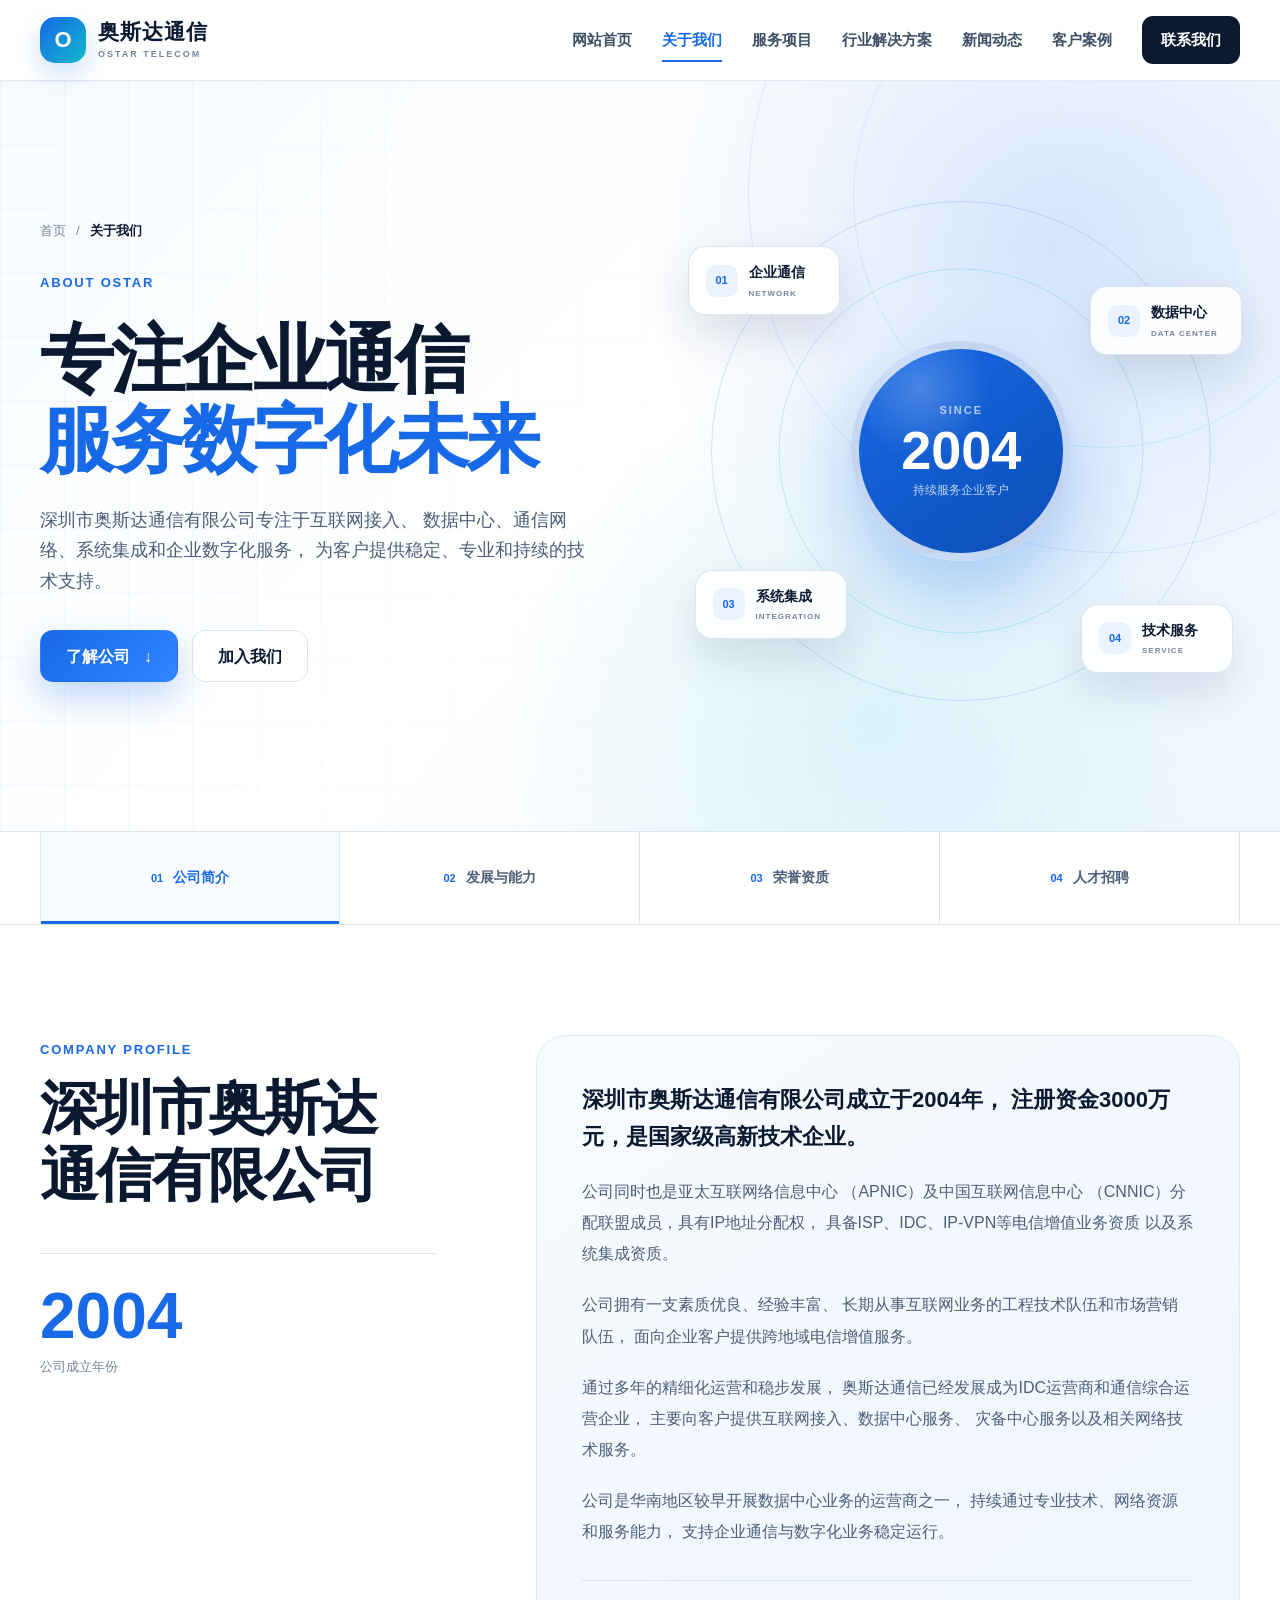
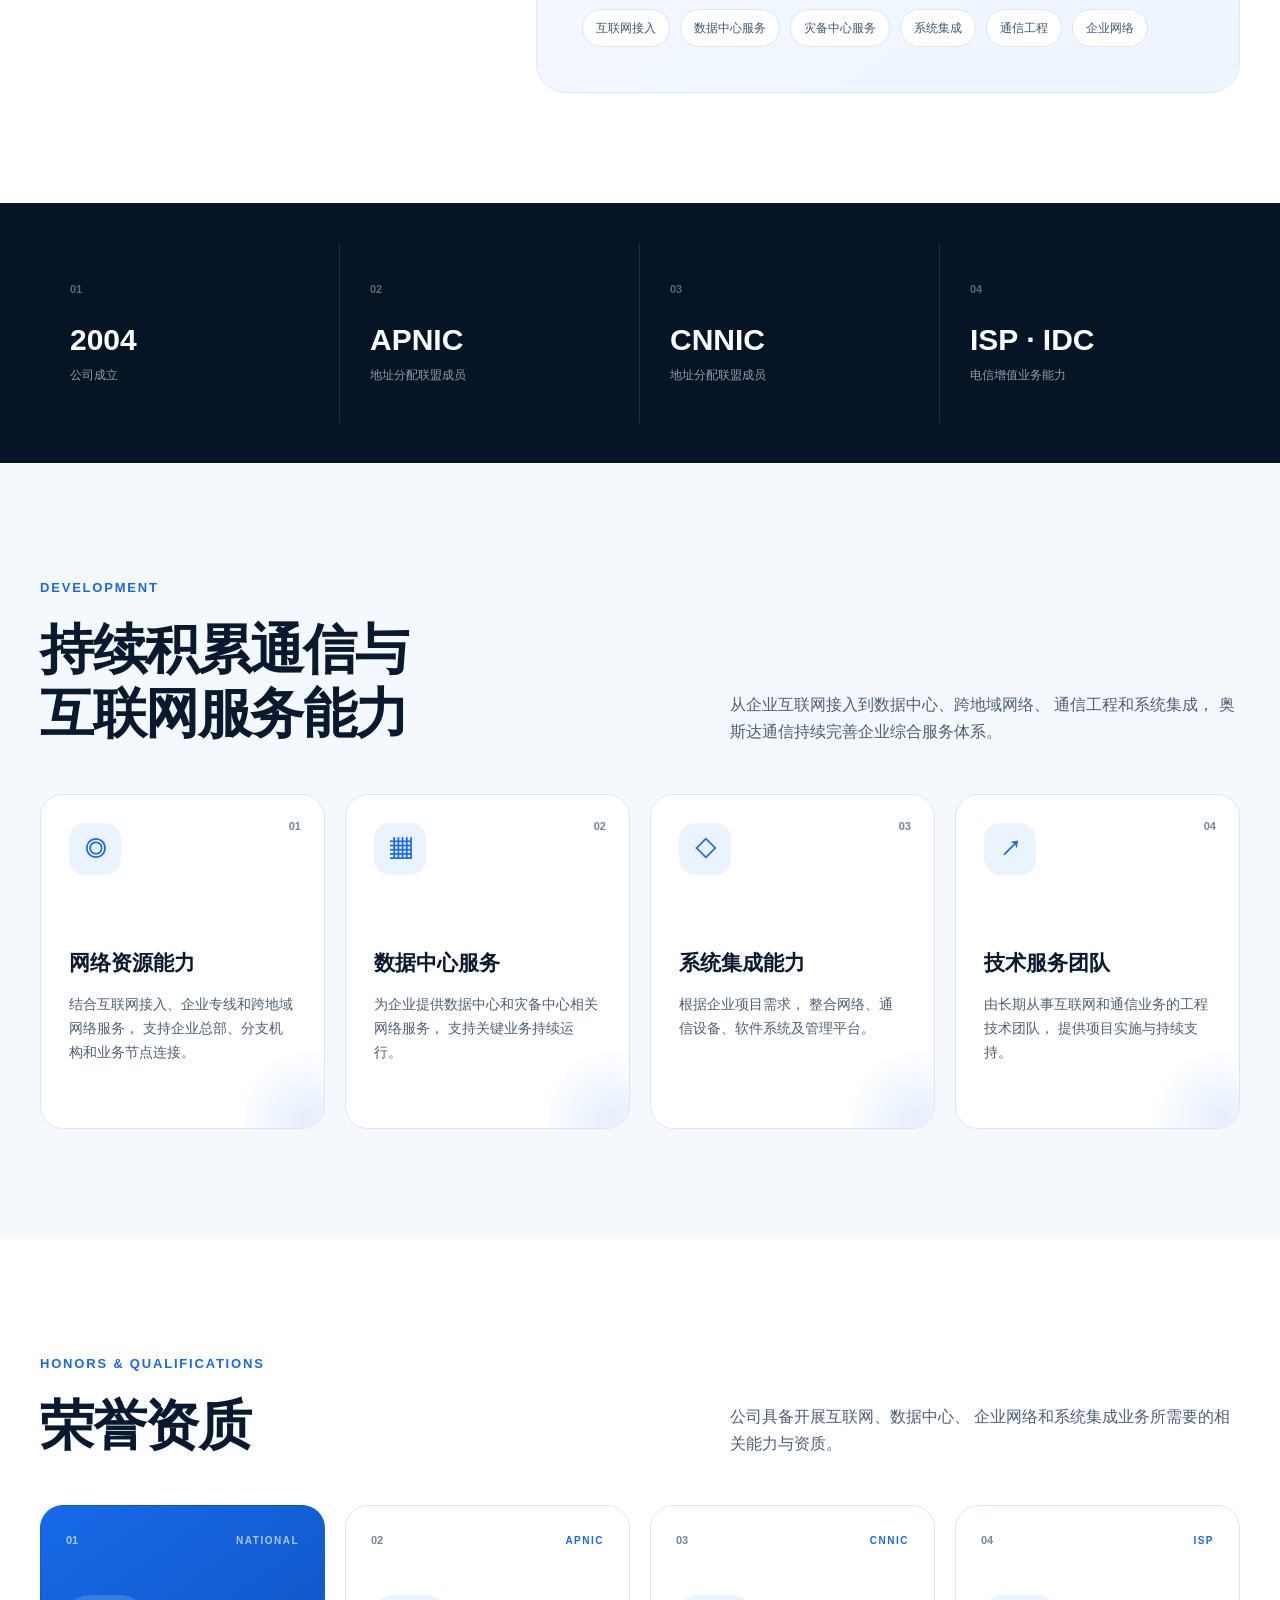
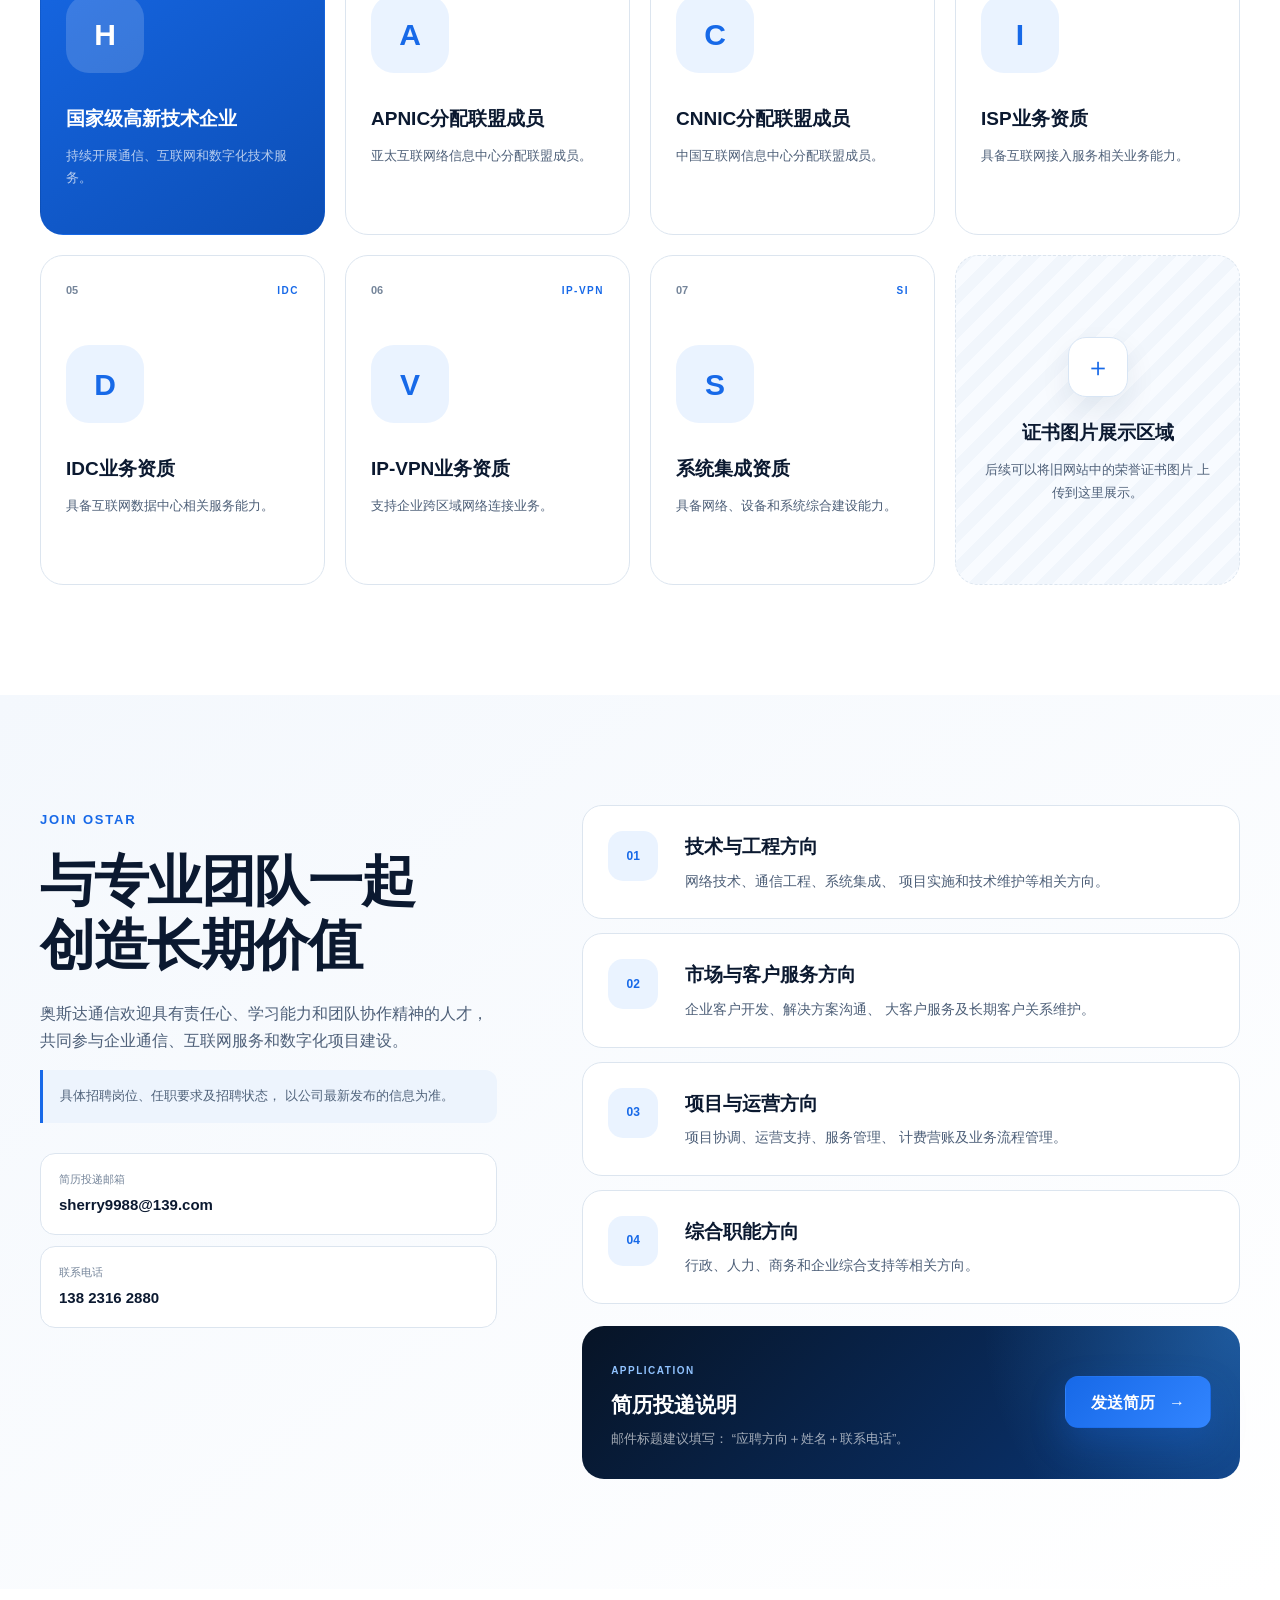
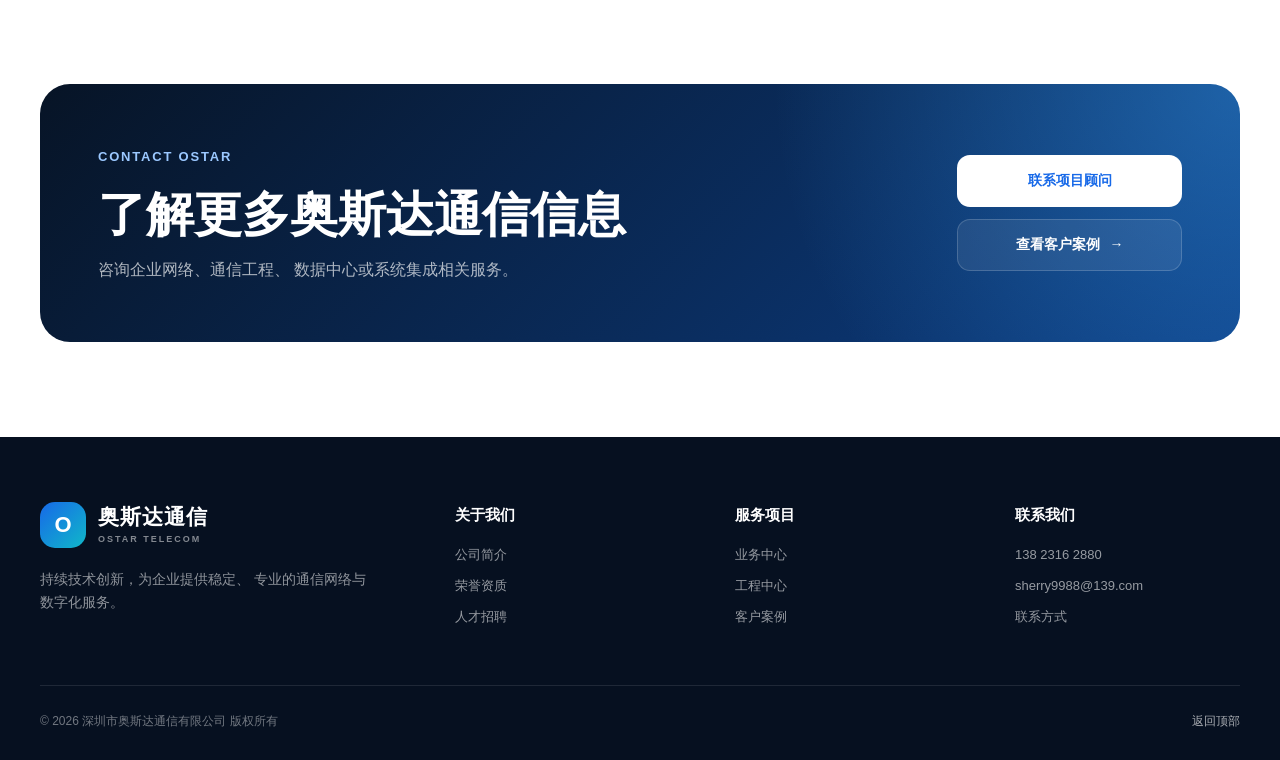
==== about.html @ 82971163 "Initial website version" ====
<!DOCTYPE html>
<html lang="zh-CN">

<head>
    <meta charset="UTF-8">

    <meta
        name="viewport"
        content="width=device-width, initial-scale=1.0"
    >

    <meta
        name="description"
        content="了解深圳市奥斯达通信有限公司的公司简介、荣誉资质和人才招聘信息。"
    >

    <title>关于我们｜奥斯达通信</title>

    <!-- 首页公共样式 -->
    <link
        rel="stylesheet"
        href="css/style.css"
    >

    <!-- 关于我们页面专用样式 -->
    <link
        rel="stylesheet"
        href="css/about.css"
    >
</head>

<body>

    <!-- ========================================
         1. 顶部导航栏
    ========================================= -->

    <header class="site-header">

        <div class="container header-inner">

            <a
                class="brand"
                href="index.html"
                aria-label="返回奥斯达通信首页"
            >
                <span class="brand-mark">O</span>

                <span class="brand-text">
                    <strong>奥斯达通信</strong>
                    <small>OSTAR TELECOM</small>
                </span>
            </a>


            <nav
                class="main-nav"
                id="mainNav"
                aria-label="主要导航"
            >
                <a href="index.html">
                    网站首页
                </a>

                <a
                    class="active"
                    href="about.html"
                >
                    关于我们
                </a>

                <a href="index.html#services">
                    服务项目
                </a>

                <a href="index.html#solutions">
                    行业解决方案
                </a>

                <a href="index.html#news">
                    新闻动态
                </a>

                <a href="cases.html">
                    客户案例
                </a>

                <a
                    class="nav-contact"
                    href="index.html#contact"
                >
                    联系我们
                </a>
            </nav>


            <button
                class="menu-toggle"
                id="menuToggle"
                type="button"
                aria-label="打开导航菜单"
                aria-expanded="false"
                aria-controls="mainNav"
            >
                <span></span>
                <span></span>
                <span></span>
            </button>

        </div>

    </header>


    <main>

        <!-- ========================================
             2. 关于我们首屏
        ========================================= -->

        <section class="about-page-hero">

            <div class="about-hero-grid"></div>

            <div class="container about-page-hero-layout">

                <div class="about-page-hero-content">

                    <div class="about-breadcrumb">

                        <a href="index.html">
                            首页
                        </a>

                        <span>/</span>

                        <strong>
                            关于我们
                        </strong>

                    </div>


                    <span class="section-label">
                        ABOUT OSTAR
                    </span>


                    <h1>
                        专注企业通信
                        <br>

                        <em>
                            服务数字化未来
                        </em>
                    </h1>


                    <p>
                        深圳市奥斯达通信有限公司专注于互联网接入、
                        数据中心、通信网络、系统集成和企业数字化服务，
                        为客户提供稳定、专业和持续的技术支持。
                    </p>


                    <div class="about-hero-actions">

                        <a
                            class="button button-primary"
                            href="#companyProfile"
                        >
                            了解公司
                            <span>↓</span>
                        </a>

                        <a
                            class="button button-secondary"
                            href="#careers"
                        >
                            加入我们
                        </a>

                    </div>

                </div>


                <!-- 右侧视觉区域 -->
                <div class="about-page-visual">

                    <div class="about-orbit about-orbit-one"></div>
                    <div class="about-orbit about-orbit-two"></div>

                    <div class="about-core">

                        <span class="about-core-small">
                            SINCE
                        </span>

                        <strong>
                            2004
                        </strong>

                        <span>
                            持续服务企业客户
                        </span>

                    </div>


                    <div class="about-floating-item about-floating-one">

                        <span>01</span>

                        <div>
                            <strong>企业通信</strong>
                            <small>NETWORK</small>
                        </div>

                    </div>


                    <div class="about-floating-item about-floating-two">

                        <span>02</span>

                        <div>
                            <strong>数据中心</strong>
                            <small>DATA CENTER</small>
                        </div>

                    </div>


                    <div class="about-floating-item about-floating-three">

                        <span>03</span>

                        <div>
                            <strong>系统集成</strong>
                            <small>INTEGRATION</small>
                        </div>

                    </div>


                    <div class="about-floating-item about-floating-four">

                        <span>04</span>

                        <div>
                            <strong>技术服务</strong>
                            <small>SERVICE</small>
                        </div>

                    </div>

                </div>

            </div>

        </section>


        <!-- ========================================
             3. 页面内部导航
        ========================================= -->

        <section class="about-subnav-section">

            <div class="container about-subnav">

                <a
                    class="active"
                    href="#companyProfile"
                >
                    <span>01</span>
                    公司简介
                </a>

                <a href="#development">
                    <span>02</span>
                    发展与能力
                </a>

                <a href="#honors">
                    <span>03</span>
                    荣誉资质
                </a>

                <a href="#careers">
                    <span>04</span>
                    人才招聘
                </a>

            </div>

        </section>


        <!-- ========================================
             4. 公司简介
        ========================================= -->

        <section
            class="section company-profile-section"
            id="companyProfile"
        >

            <div class="container company-profile-layout">

                <div class="company-profile-heading reveal">

                    <span class="section-label">
                        COMPANY PROFILE
                    </span>

                    <h2>
                        深圳市奥斯达
                        <br>
                        通信有限公司
                    </h2>

                    <div class="company-profile-year">

                        <strong>
                            2004
                        </strong>

                        <span>
                            公司成立年份
                        </span>

                    </div>

                </div>


                <div class="company-profile-content reveal">

                    <p class="company-introduction-lead">
                        深圳市奥斯达通信有限公司成立于2004年，
                        注册资金3000万元，是国家级高新技术企业。
                    </p>

                    <p>
                        公司同时也是亚太互联网络信息中心
                        （APNIC）及中国互联网信息中心
                        （CNNIC）分配联盟成员，具有IP地址分配权，
                        具备ISP、IDC、IP-VPN等电信增值业务资质
                        以及系统集成资质。
                    </p>

                    <p>
                        公司拥有一支素质优良、经验丰富、
                        长期从事互联网业务的工程技术队伍和市场营销队伍，
                        面向企业客户提供跨地域电信增值服务。
                    </p>

                    <p>
                        通过多年的精细化运营和稳步发展，
                        奥斯达通信已经发展成为IDC运营商和通信综合运营企业，
                        主要向客户提供互联网接入、数据中心服务、
                        灾备中心服务以及相关网络技术服务。
                    </p>

                    <p>
                        公司是华南地区较早开展数据中心业务的运营商之一，
                        持续通过专业技术、网络资源和服务能力，
                        支持企业通信与数字化业务稳定运行。
                    </p>


                    <div class="company-profile-keywords">

                        <span>
                            互联网接入
                        </span>

                        <span>
                            数据中心服务
                        </span>

                        <span>
                            灾备中心服务
                        </span>

                        <span>
                            系统集成
                        </span>

                        <span>
                            通信工程
                        </span>

                        <span>
                            企业网络
                        </span>

                    </div>

                </div>

            </div>

        </section>


        <!-- ========================================
             5. 企业核心数据
        ========================================= -->

        <section class="about-data-section">

            <div class="container about-data-grid">

                <article class="reveal">

                    <span>
                        01
                    </span>

                    <strong>
                        2004
                    </strong>

                    <p>
                        公司成立
                    </p>

                </article>


                <article class="reveal">

                    <span>
                        02
                    </span>

                    <strong>
                        APNIC
                    </strong>

                    <p>
                        地址分配联盟成员
                    </p>

                </article>


                <article class="reveal">

                    <span>
                        03
                    </span>

                    <strong>
                        CNNIC
                    </strong>

                    <p>
                        地址分配联盟成员
                    </p>

                </article>


                <article class="reveal">

                    <span>
                        04
                    </span>

                    <strong>
                        ISP · IDC
                    </strong>

                    <p>
                        电信增值业务能力
                    </p>

                </article>

            </div>

        </section>


        <!-- ========================================
             6. 发展与能力
        ========================================= -->

        <section
            class="section development-section"
            id="development"
        >

            <div class="container">

                <div class="about-section-heading reveal">

                    <div>

                        <span class="section-label">
                            DEVELOPMENT
                        </span>

                        <h2>
                            持续积累通信与
                            <br>
                            互联网服务能力
                        </h2>

                    </div>

                    <p>
                        从企业互联网接入到数据中心、跨地域网络、
                        通信工程和系统集成，
                        奥斯达通信持续完善企业综合服务体系。
                    </p>

                </div>


                <div class="development-grid">

                    <article class="development-card reveal">

                        <span class="development-number">
                            01
                        </span>

                        <div class="development-icon">
                            ◎
                        </div>

                        <h3>
                            网络资源能力
                        </h3>

                        <p>
                            结合互联网接入、企业专线和跨地域网络服务，
                            支持企业总部、分支机构和业务节点连接。
                        </p>

                    </article>


                    <article class="development-card reveal">

                        <span class="development-number">
                            02
                        </span>

                        <div class="development-icon">
                            ▦
                        </div>

                        <h3>
                            数据中心服务
                        </h3>

                        <p>
                            为企业提供数据中心和灾备中心相关网络服务，
                            支持关键业务持续运行。
                        </p>

                    </article>


                    <article class="development-card reveal">

                        <span class="development-number">
                            03
                        </span>

                        <div class="development-icon">
                            ◇
                        </div>

                        <h3>
                            系统集成能力
                        </h3>

                        <p>
                            根据企业项目需求，
                            整合网络、通信设备、软件系统及管理平台。
                        </p>

                    </article>


                    <article class="development-card reveal">

                        <span class="development-number">
                            04
                        </span>

                        <div class="development-icon">
                            ↗
                        </div>

                        <h3>
                            技术服务团队
                        </h3>

                        <p>
                            由长期从事互联网和通信业务的工程技术团队，
                            提供项目实施与持续支持。
                        </p>

                    </article>

                </div>

            </div>

        </section>


        <!-- ========================================
             7. 荣誉资质
        ========================================= -->

        <section
            class="section honor-section"
            id="honors"
        >

            <div class="container">

                <div class="about-section-heading reveal">

                    <div>

                        <span class="section-label">
                            HONORS & QUALIFICATIONS
                        </span>

                        <h2>
                            荣誉资质
                        </h2>

                    </div>

                    <p>
                        公司具备开展互联网、数据中心、
                        企业网络和系统集成业务所需要的相关能力与资质。
                    </p>

                </div>


                <div class="honor-grid">

                    <article class="honor-card honor-featured reveal">

                        <div class="honor-top">

                            <span>
                                01
                            </span>

                            <strong>
                                NATIONAL
                            </strong>

                        </div>

                        <div class="honor-symbol">
                            H
                        </div>

                        <h3>
                            国家级高新技术企业
                        </h3>

                        <p>
                            持续开展通信、互联网和数字化技术服务。
                        </p>

                    </article>


                    <article class="honor-card reveal">

                        <div class="honor-top">

                            <span>
                                02
                            </span>

                            <strong>
                                APNIC
                            </strong>

                        </div>

                        <div class="honor-symbol">
                            A
                        </div>

                        <h3>
                            APNIC分配联盟成员
                        </h3>

                        <p>
                            亚太互联网络信息中心分配联盟成员。
                        </p>

                    </article>


                    <article class="honor-card reveal">

                        <div class="honor-top">

                            <span>
                                03
                            </span>

                            <strong>
                                CNNIC
                            </strong>

                        </div>

                        <div class="honor-symbol">
                            C
                        </div>

                        <h3>
                            CNNIC分配联盟成员
                        </h3>

                        <p>
                            中国互联网信息中心分配联盟成员。
                        </p>

                    </article>


                    <article class="honor-card reveal">

                        <div class="honor-top">

                            <span>
                                04
                            </span>

                            <strong>
                                ISP
                            </strong>

                        </div>

                        <div class="honor-symbol">
                            I
                        </div>

                        <h3>
                            ISP业务资质
                        </h3>

                        <p>
                            具备互联网接入服务相关业务能力。
                        </p>

                    </article>


                    <article class="honor-card reveal">

                        <div class="honor-top">

                            <span>
                                05
                            </span>

                            <strong>
                                IDC
                            </strong>

                        </div>

                        <div class="honor-symbol">
                            D
                        </div>

                        <h3>
                            IDC业务资质
                        </h3>

                        <p>
                            具备互联网数据中心相关服务能力。
                        </p>

                    </article>


                    <article class="honor-card reveal">

                        <div class="honor-top">

                            <span>
                                06
                            </span>

                            <strong>
                                IP-VPN
                            </strong>

                        </div>

                        <div class="honor-symbol">
                            V
                        </div>

                        <h3>
                            IP-VPN业务资质
                        </h3>

                        <p>
                            支持企业跨区域网络连接业务。
                        </p>

                    </article>


                    <article class="honor-card reveal">

                        <div class="honor-top">

                            <span>
                                07
                            </span>

                            <strong>
                                SI
                            </strong>

                        </div>

                        <div class="honor-symbol">
                            S
                        </div>

                        <h3>
                            系统集成资质
                        </h3>

                        <p>
                            具备网络、设备和系统综合建设能力。
                        </p>

                    </article>


                    <article class="honor-card honor-upload reveal">

                        <div>

                            <span class="upload-icon">
                                ＋
                            </span>

                            <h3>
                                证书图片展示区域
                            </h3>

                            <p>
                                后续可以将旧网站中的荣誉证书图片
                                上传到这里展示。
                            </p>

                        </div>

                    </article>

                </div>

            </div>

        </section>


        <!-- ========================================
             8. 人才招聘
        ========================================= -->

        <section
            class="section career-section"
            id="careers"
        >

            <div class="container career-layout">

                <div class="career-introduction reveal">

                    <span class="section-label">
                        JOIN OSTAR
                    </span>

                    <h2>
                        与专业团队一起
                        <br>
                        创造长期价值
                    </h2>

                    <p>
                        奥斯达通信欢迎具有责任心、学习能力和团队协作精神的人才，
                        共同参与企业通信、互联网服务和数字化项目建设。
                    </p>

                    <p class="career-note">
                        具体招聘岗位、任职要求及招聘状态，
                        以公司最新发布的信息为准。
                    </p>


                    <div class="career-contact">

                        <a href="mailto:sherry9988@139.com">

                            <small>
                                简历投递邮箱
                            </small>

                            <strong>
                                sherry9988@139.com
                            </strong>

                        </a>


                        <a href="tel:13823162880">

                            <small>
                                联系电话
                            </small>

                            <strong>
                                138 2316 2880
                            </strong>

                        </a>

                    </div>

                </div>


                <div class="career-content reveal">

                    <article>

                        <span class="career-number">
                            01
                        </span>

                        <div>

                            <h3>
                                技术与工程方向
                            </h3>

                            <p>
                                网络技术、通信工程、系统集成、
                                项目实施和技术维护等相关方向。
                            </p>

                        </div>

                    </article>


                    <article>

                        <span class="career-number">
                            02
                        </span>

                        <div>

                            <h3>
                                市场与客户服务方向
                            </h3>

                            <p>
                                企业客户开发、解决方案沟通、
                                大客户服务及长期客户关系维护。
                            </p>

                        </div>

                    </article>


                    <article>

                        <span class="career-number">
                            03
                        </span>

                        <div>

                            <h3>
                                项目与运营方向
                            </h3>

                            <p>
                                项目协调、运营支持、服务管理、
                                计费营账及业务流程管理。
                            </p>

                        </div>

                    </article>


                    <article>

                        <span class="career-number">
                            04
                        </span>

                        <div>

                            <h3>
                                综合职能方向
                            </h3>

                            <p>
                                行政、人力、商务和企业综合支持等相关方向。
                            </p>

                        </div>

                    </article>


                    <div class="career-apply-box">

                        <div>

                            <span>
                                APPLICATION
                            </span>

                            <h3>
                                简历投递说明
                            </h3>

                            <p>
                                邮件标题建议填写：
                                “应聘方向＋姓名＋联系电话”。
                            </p>

                        </div>


                        <a
                            class="button button-primary"
                            href="mailto:sherry9988@139.com"
                        >
                            发送简历
                            <span>→</span>
                        </a>

                    </div>

                </div>

            </div>

        </section>


        <!-- ========================================
             9. 联系行动区域
        ========================================= -->

        <section class="about-contact-section">

            <div class="container about-contact-box reveal">

                <div>

                    <span class="section-label section-label-light">
                        CONTACT OSTAR
                    </span>

                    <h2>
                        了解更多奥斯达通信信息
                    </h2>

                    <p>
                        咨询企业网络、通信工程、
                        数据中心或系统集成相关服务。
                    </p>

                </div>


                <div class="about-contact-actions">

                    <a
                        class="about-white-button"
                        href="index.html#contact"
                    >
                        联系项目顾问
                    </a>

                    <a
                        class="about-case-button"
                        href="cases.html"
                    >
                        查看客户案例
                        <span>→</span>
                    </a>

                </div>

            </div>

        </section>

    </main>


    <!-- ========================================
         10. 页脚
    ========================================= -->

    <footer class="site-footer">

        <div class="container footer-grid">

            <div class="footer-brand">

                <a
                    class="brand footer-logo"
                    href="index.html"
                >
                    <span class="brand-mark">O</span>

                    <span class="brand-text">
                        <strong>奥斯达通信</strong>
                        <small>OSTAR TELECOM</small>
                    </span>
                </a>

                <p>
                    持续技术创新，为企业提供稳定、
                    专业的通信网络与数字化服务。
                </p>

            </div>


            <div class="footer-column">

                <h3>
                    关于我们
                </h3>

                <a href="#companyProfile">
                    公司简介
                </a>

                <a href="#honors">
                    荣誉资质
                </a>

                <a href="#careers">
                    人才招聘
                </a>

            </div>


            <div class="footer-column">

                <h3>
                    服务项目
                </h3>

                <a href="index.html#services">
                    业务中心
                </a>

                <a href="index.html#services">
                    工程中心
                </a>

                <a href="cases.html">
                    客户案例
                </a>

            </div>


            <div class="footer-column">

                <h3>
                    联系我们
                </h3>

                <a href="tel:13823162880">
                    138 2316 2880
                </a>

                <a href="mailto:sherry9988@139.com">
                    sherry9988@139.com
                </a>

                <a href="index.html#contact">
                    联系方式
                </a>

            </div>

        </div>


        <div class="container footer-bottom">

            <p>
                ©
                <span id="currentYear">
                    2026
                </span>
                深圳市奥斯达通信有限公司 版权所有
            </p>

            <a href="#">
                返回顶部
            </a>

        </div>

    </footer>


    <script
        src="js/main.js"
        defer
    ></script>

</body>

</html>
---- css/style.css ----
/* ==================================================
   1. 网站全局变量
================================================== */

:root {
    --primary: #1769e8;
    --primary-dark: #0c4eb5;
    --primary-light: #eaf3ff;

    --cyan: #10b8c9;
    --purple: #7667f5;

    --text-dark: #0b1930;
    --text-normal: #4d5f78;
    --text-light: #75859a;

    --background: #ffffff;
    --background-light: #f5f8fc;
    --background-dark: #071426;

    --border: #dce5ef;

    --container-width: 1200px;

    --radius-small: 10px;
    --radius-medium: 18px;
    --radius-large: 28px;

    --shadow-small:
        0 10px 30px rgba(15, 39, 76, 0.08);

    --shadow-large:
        0 30px 80px rgba(15, 39, 76, 0.15);
}


/* ==================================================
   2. 清除浏览器默认样式
================================================== */

* {
    margin: 0;
    padding: 0;
    box-sizing: border-box;
}

html {
    scroll-behavior: smooth;
}

body {
    min-width: 320px;

    font-family:
        "Microsoft YaHei",
        "PingFang SC",
        "Noto Sans SC",
        Arial,
        sans-serif;

    color: var(--text-dark);
    background: var(--background);
    line-height: 1.7;
    overflow-x: hidden;
}

a {
    color: inherit;
    text-decoration: none;
}

button {
    font: inherit;
}

img {
    display: block;
    max-width: 100%;
}

[hidden] {
    display: none !important;
}


/* ==================================================
   3. 公共容器
================================================== */

.container {
    width: min(
        var(--container-width),
        calc(100% - 48px)
    );

    margin: 0 auto;
}

.section {
    padding: 110px 0;
}

.skip-link {
    position: fixed;
    top: -80px;
    left: 20px;
    z-index: 9999;

    padding: 12px 18px;

    color: white;
    background: var(--primary);
    border-radius: 10px;

    transition: top 0.2s ease;
}

.skip-link:focus {
    top: 20px;
}


/* ==================================================
   4. 公共标题
================================================== */

.section-label {
    display: inline-block;
    margin-bottom: 14px;

    color: var(--primary);

    font-size: 13px;
    font-weight: 800;
    letter-spacing: 1.8px;
}

.section-label-light {
    color: #9bc8ff;
}

.section-content h2,
.section-header h2,
.cases-introduction h2,
.news-introduction h2,
.contact-content h2 {
    font-size: clamp(34px, 4.5vw, 52px);
    line-height: 1.18;
    letter-spacing: -1.5px;
}

.section-content p,
.section-header p,
.cases-introduction p,
.news-introduction p {
    color: var(--text-normal);
    font-size: 16px;
}


/* ==================================================
   5. 公共按钮
================================================== */

.button {
    display: inline-flex;
    align-items: center;
    justify-content: center;
    gap: 14px;

    min-height: 52px;
    padding: 0 25px;

    border: 1px solid transparent;
    border-radius: 13px;

    font-weight: 700;

    transition:
        transform 0.25s ease,
        background 0.25s ease,
        box-shadow 0.25s ease;
}

.button:hover {
    transform: translateY(-3px);
}

.button-primary {
    color: white;

    background:
        linear-gradient(
            135deg,
            var(--primary),
            #3285ff
        );

    box-shadow:
        0 15px 35px rgba(23, 105, 232, 0.26);
}

.button-primary:hover {
    background:
        linear-gradient(
            135deg,
            var(--primary-dark),
            var(--primary)
        );
}

.button-secondary {
    color: var(--text-dark);
    background: rgba(255, 255, 255, 0.8);
    border-color: var(--border);
}

.button-secondary:hover {
    background: white;
    box-shadow: var(--shadow-small);
}

.button-dark {
    color: white;
    background: var(--text-dark);
}

.button-dark:hover {
    background: var(--primary);
}


/* ==================================================
   6. 顶部导航栏
================================================== */

.site-header {
    position: sticky;
    top: 0;
    z-index: 1000;

    background: rgba(255, 255, 255, 0.9);

    border-bottom:
        1px solid rgba(220, 229, 239, 0.85);

    backdrop-filter: blur(18px);
}

.header-inner {
    position: relative;

    height: 80px;

    display: flex;
    align-items: center;
    justify-content: space-between;
}


/* Logo */

.brand {
    display: inline-flex;
    align-items: center;
    gap: 12px;
}

.brand-mark {
    width: 46px;
    height: 46px;

    display: grid;
    place-items: center;

    color: white;

    background:
        linear-gradient(
            135deg,
            var(--primary),
            var(--cyan)
        );

    border-radius: 15px;

    font-size: 22px;
    font-weight: 900;

    box-shadow:
        0 10px 25px rgba(23, 105, 232, 0.22);
}

.brand-text {
    display: flex;
    flex-direction: column;
    line-height: 1.15;
}

.brand-text strong {
    font-size: 21px;
    letter-spacing: 1px;
}

.brand-text small {
    margin-top: 5px;

    color: var(--text-light);

    font-size: 9px;
    font-weight: 700;
    letter-spacing: 2px;
}


/* 导航菜单 */

.main-nav {
    display: flex;
    align-items: center;
    gap: 30px;
}

.main-nav > a {
    position: relative;

    padding: 29px 0;

    color: #3e4f65;

    font-size: 15px;
    font-weight: 600;

    transition: color 0.2s ease;
}

.main-nav > a:not(.nav-contact)::after {
    content: "";

    position: absolute;
    left: 0;
    right: 100%;
    bottom: 20px;

    height: 2px;

    background: var(--primary);

    transition: right 0.25s ease;
}

.main-nav > a:hover,
.main-nav > a.active {
    color: var(--primary);
}

.main-nav > a:hover::after,
.main-nav > a.active::after {
    right: 0;
}

.main-nav .nav-contact {
    padding: 11px 19px;

    color: white;
    background: var(--text-dark);

    border-radius: 11px;
}

.main-nav .nav-contact:hover {
    color: white;
    background: var(--primary);
}


/* 手机菜单按钮 */

.menu-toggle {
    display: none;

    width: 46px;
    height: 46px;
    padding: 11px;

    background: white;
    border: 1px solid var(--border);
    border-radius: 12px;

    cursor: pointer;
}

.menu-toggle span {
    display: block;

    width: 100%;
    height: 2px;
    margin: 5px 0;

    background: var(--text-dark);

    transition:
        transform 0.25s ease,
        opacity 0.25s ease;
}


/* ==================================================
   7. 首页第一屏
================================================== */

.hero {
    position: relative;

    min-height: 700px;
    padding: 105px 0 120px;

    overflow: hidden;

    background:
        linear-gradient(
            135deg,
            #f7fbff 0%,
            #ffffff 50%,
            #edf6ff 100%
        );
}

.hero-background {
    position: absolute;
    inset: 0;
    pointer-events: none;

    background-image:
        linear-gradient(
            rgba(23, 105, 232, 0.045) 1px,
            transparent 1px
        ),
        linear-gradient(
            90deg,
            rgba(23, 105, 232, 0.045) 1px,
            transparent 1px
        );

    background-size: 65px 65px;

    mask-image:
        linear-gradient(
            to right,
            black,
            transparent 70%
        );
}

.hero::before {
    content: "";

    position: absolute;
    top: -240px;
    right: -170px;

    width: 720px;
    height: 720px;

    background:
        radial-gradient(
            circle,
            rgba(23, 105, 232, 0.18),
            rgba(23, 105, 232, 0) 68%
        );

    border-radius: 50%;
}

.hero::after {
    content: "";

    position: absolute;
    left: 30%;
    bottom: -340px;

    width: 650px;
    height: 650px;

    background:
        radial-gradient(
            circle,
            rgba(16, 184, 201, 0.12),
            rgba(16, 184, 201, 0) 70%
        );

    border-radius: 50%;
}

.hero-layout {
    position: relative;
    z-index: 2;

    display: grid;
    grid-template-columns: 1.02fr 0.98fr;
    align-items: center;
    gap: 80px;
}


/* 第一屏左侧 */

.hero-label {
    display: inline-flex;
    align-items: center;
    gap: 11px;

    color: var(--primary);

    font-size: 13px;
    font-weight: 800;
    letter-spacing: 1.2px;
}

.hero-label span {
    width: 31px;
    height: 2px;

    background: var(--primary);
}

.hero h1 {
    margin: 22px 0 26px;

    font-size: clamp(48px, 6vw, 76px);
    line-height: 1.08;
    letter-spacing: -3px;
}

.hero h1 em {
    color: var(--primary);
    font-style: normal;
}

.hero-description {
    max-width: 650px;
    margin-bottom: 34px;

    color: var(--text-normal);

    font-size: 18px;
}

.hero-actions {
    display: flex;
    flex-wrap: wrap;
    gap: 14px;
}

.hero-tags {
    display: flex;
    flex-wrap: wrap;
    gap: 10px;

    margin-top: 31px;
}

.hero-tags span {
    padding: 8px 13px;

    color: #455972;
    background: rgba(255, 255, 255, 0.75);

    border: 1px solid var(--border);
    border-radius: 999px;

    font-size: 13px;

    backdrop-filter: blur(10px);
}


/* 第一屏右侧 */

.hero-visual {
    position: relative;

    min-height: 510px;
}

.visual-orbit {
    position: absolute;

    border:
        1px solid rgba(23, 105, 232, 0.2);

    border-radius: 50%;
}

.orbit-one {
    inset: 15px;
}

.orbit-two {
    inset: 80px;

    border-color:
        rgba(16, 184, 201, 0.24);
}


/* 中间网络面板 */

.network-card {
    position: absolute;
    top: 50%;
    left: 50%;

    width: min(100%, 470px);
    padding: 28px;

    background: rgba(255, 255, 255, 0.91);

    border:
        1px solid rgba(255, 255, 255, 0.96);

    border-radius: 30px;

    box-shadow: var(--shadow-large);

    backdrop-filter: blur(18px);

    transform: translate(-50%, -50%);
}

.network-card-header {
    display: flex;
    align-items: flex-start;
    justify-content: space-between;
    gap: 20px;
}

.network-card-header small {
    display: block;

    color: var(--text-light);

    font-size: 11px;
    letter-spacing: 1px;
}

.network-card-header strong {
    display: block;
    margin-top: 4px;

    font-size: 20px;
}

.status {
    display: inline-flex;
    align-items: center;
    gap: 7px;

    padding: 7px 10px;

    color: #087a59;
    background: #e3faf2;

    border-radius: 999px;

    font-size: 12px;
    white-space: nowrap;
}

.status::before {
    content: "";

    width: 7px;
    height: 7px;

    background: #13b67f;
    border-radius: 50%;

    box-shadow:
        0 0 0 5px rgba(19, 182, 127, 0.12);
}


/* 柱状图 */

.network-chart {
    height: 180px;

    display: flex;
    align-items: flex-end;
    gap: 11px;

    margin: 25px 0 18px;
    padding: 21px;

    background:
        linear-gradient(
            180deg,
            #edf5ff,
            #f9fcff
        );

    border-radius: 20px;
}

.network-chart span {
    flex: 1;

    height: var(--height);

    background:
        linear-gradient(
            180deg,
            #73b6ff,
            var(--primary)
        );

    border-radius: 8px 8px 3px 3px;

    box-shadow:
        0 7px 14px rgba(23, 105, 232, 0.15);
}


/* 面板底部数据 */

.network-metrics {
    display: grid;
    grid-template-columns: repeat(3, 1fr);
    gap: 10px;
}

.network-metrics div {
    padding: 14px 12px;

    background: #f5f8fc;
    border: 1px solid #edf1f6;
    border-radius: 15px;
}

.network-metrics strong {
    display: block;

    font-size: 15px;
}

.network-metrics span {
    display: block;
    margin-top: 3px;

    color: var(--text-light);

    font-size: 11px;
}


/* 浮动小卡片 */

.floating-card {
    position: absolute;

    display: flex;
    align-items: center;
    gap: 10px;

    padding: 13px 16px;

    background: white;
    border: 1px solid var(--border);
    border-radius: 15px;

    box-shadow:
        0 18px 40px rgba(19, 52, 91, 0.13);

    font-size: 13px;
}

.floating-card span {
    width: 29px;
    height: 29px;

    display: grid;
    place-items: center;

    color: var(--primary);
    background: var(--primary-light);

    border-radius: 9px;

    font-size: 11px;
}

.floating-card-one {
    top: 70px;
    left: -7px;
}

.floating-card-two {
    top: 120px;
    right: -8px;
}

.floating-card-three {
    right: 25px;
    bottom: 50px;
}


/* ==================================================
   8. 公司核心信息
================================================== */

.company-data {
    color: white;
    background: var(--background-dark);
}

.company-data-grid {
    display: grid;
    grid-template-columns: repeat(4, 1fr);
}

.data-item {
    min-height: 130px;
    padding: 28px 26px;

    display: flex;
    flex-direction: column;
    justify-content: center;

    border-right:
        1px solid rgba(255, 255, 255, 0.11);
}

.data-item:last-child {
    border-right: none;
}

.data-item strong {
    font-size: 21px;
}

.data-item span {
    margin-top: 5px;

    color: rgba(255, 255, 255, 0.58);

    font-size: 12px;
}


/* ==================================================
   9. 关于我们
================================================== */

.about-section {
    background: white;
}

.about-layout {
    display: grid;
    grid-template-columns: 0.9fr 1.1fr;
    align-items: center;
    gap: 80px;
}

.section-content h2 {
    margin-bottom: 24px;
}

.section-content p {
    margin-bottom: 17px;
}

.text-link {
    display: inline-flex;
    align-items: center;
    gap: 13px;

    margin-top: 10px;

    color: var(--primary);

    font-weight: 800;
}

.text-link span {
    transition: transform 0.2s ease;
}

.text-link:hover span {
    transform: translateX(5px);
}


/* 右侧优势面板 */

.advantage-panel {
    padding: 31px;

    background:
        linear-gradient(
            145deg,
            #f7faff,
            #edf5ff
        );

    border: 1px solid #dce9fb;
    border-radius: 30px;
}

.panel-heading {
    margin-bottom: 8px;
}

.panel-heading span {
    color: var(--primary);

    font-size: 12px;
    font-weight: 800;
    letter-spacing: 1.5px;
}

.panel-heading h3 {
    margin-top: 5px;

    font-size: 24px;
}

.advantage-item {
    display: grid;
    grid-template-columns: 52px 1fr;
    gap: 17px;

    padding: 22px 4px;

    border-bottom: 1px solid #d8e4f2;
}

.advantage-item:last-child {
    border-bottom: none;
}

.advantage-number {
    width: 45px;
    height: 45px;

    display: grid;
    place-items: center;

    color: var(--primary);
    background: white;

    border-radius: 14px;

    font-size: 12px;
    font-weight: 800;

    box-shadow:
        0 8px 25px rgba(23, 105, 232, 0.1);
}

.advantage-item h4 {
    margin-bottom: 5px;

    font-size: 18px;
}

.advantage-item p {
    color: var(--text-normal);

    font-size: 14px;
}


/* ==================================================
   10. 服务项目
================================================== */

.services-section {
    background: var(--background-light);
}

.section-header {
    display: flex;
    align-items: flex-end;
    justify-content: space-between;
    gap: 60px;

    margin-bottom: 39px;
}

.section-header h2 {
    margin-top: 5px;
}

.section-header p {
    max-width: 520px;
}


/* 服务分类按钮 */

.service-tabs {
    display: flex;
    flex-wrap: wrap;
    gap: 10px;

    margin-bottom: 25px;
}

.service-tab {
    padding: 12px 19px;

    color: #52647a;
    background: white;

    border: 1px solid var(--border);
    border-radius: 12px;

    font-weight: 700;
    cursor: pointer;

    transition:
        color 0.2s ease,
        background 0.2s ease,
        transform 0.2s ease;
}

.service-tab:hover {
    transform: translateY(-2px);
}

.service-tab.active {
    color: white;
    background: var(--text-dark);
    border-color: var(--text-dark);
}


/* 服务卡片 */

.service-panel {
    display: grid;
    grid-template-columns: repeat(4, 1fr);
    gap: 19px;
}

.service-card {
    position: relative;

    min-height: 315px;
    padding: 27px;

    background: white;
    border: 1px solid var(--border);
    border-radius: 22px;

    overflow: hidden;

    transition:
        transform 0.28s ease,
        box-shadow 0.28s ease,
        border-color 0.28s ease;
}

.service-card:hover {
    transform: translateY(-7px);

    border-color: #b9d4fb;

    box-shadow: var(--shadow-large);
}

.featured-card {
    color: white;

    background:
        linear-gradient(
            145deg,
            var(--primary),
            var(--primary-dark)
        );

    border-color: transparent;
}

.service-number {
    position: absolute;
    top: 19px;
    right: 21px;

    font-size: 12px;
    opacity: 0.55;
}

.service-icon {
    width: 47px;
    height: 47px;

    display: grid;
    place-items: center;

    color: var(--primary);
    background: var(--primary-light);

    border-radius: 14px;

    font-size: 20px;
    font-weight: 800;
}

.featured-card .service-icon {
    color: white;
    background: rgba(255, 255, 255, 0.16);
}

.service-card h3 {
    margin: 58px 0 11px;

    font-size: 20px;
}

.service-card p {
    margin-bottom: 27px;

    color: var(--text-normal);

    font-size: 14px;
}

.featured-card p {
    color: rgba(255, 255, 255, 0.74);
}

.service-card a {
    position: absolute;
    left: 27px;
    bottom: 24px;

    display: inline-flex;
    gap: 10px;

    color: var(--primary);

    font-size: 13px;
    font-weight: 800;
}

.featured-card a {
    color: white;
}


/* ==================================================
   11. 行业解决方案
================================================== */

.solutions-section {
    background: white;
}

.solution-grid {
    display: grid;
    grid-template-columns: repeat(3, 1fr);
    gap: 23px;
}

.solution-card {
    overflow: hidden;

    background: white;
    border: 1px solid var(--border);
    border-radius: 26px;

    transition:
        transform 0.28s ease,
        box-shadow 0.28s ease;
}

.solution-card:hover {
    transform: translateY(-7px);
    box-shadow: var(--shadow-large);
}


/* 解决方案上方图形 */

.solution-visual {
    position: relative;

    height: 235px;

    display: flex;
    align-items: center;
    justify-content: center;

    overflow: hidden;
}

.solution-blue .solution-visual {
    background:
        linear-gradient(
            145deg,
            #ddebff,
            #f7fbff
        );
}

.solution-purple .solution-visual {
    background:
        linear-gradient(
            145deg,
            #ece8ff,
            #faf9ff
        );
}

.solution-cyan .solution-visual {
    background:
        linear-gradient(
            145deg,
            #dcfbfb,
            #f8ffff
        );
}


/* 蓝色圆形网络图 */

.solution-blue .solution-visual span {
    position: absolute;

    border:
        2px solid rgba(23, 105, 232, 0.24);

    border-radius: 50%;
}

.solution-blue .solution-visual span:nth-child(1) {
    width: 170px;
    height: 170px;
}

.solution-blue .solution-visual span:nth-child(2) {
    width: 110px;
    height: 110px;
}

.solution-blue .solution-visual span:nth-child(3) {
    width: 48px;
    height: 48px;

    background: var(--primary);
    border: none;

    box-shadow:
        0 18px 50px rgba(23, 105, 232, 0.35);
}


/* 紫色楼宇图 */

.building-visual {
    align-items: flex-end;
    gap: 9px;
    padding-bottom: 45px;
}

.building-visual i {
    width: 38px;

    background:
        linear-gradient(
            180deg,
            #a79aff,
            var(--purple)
        );

    border-radius: 8px 8px 2px 2px;

    box-shadow:
        0 12px 26px rgba(118, 103, 245, 0.16);
}

.building-visual i:nth-child(1) {
    height: 70px;
}

.building-visual i:nth-child(2) {
    height: 122px;
}

.building-visual i:nth-child(3) {
    height: 94px;
}

.building-visual i:nth-child(4) {
    height: 150px;
}


/* 青色平台图 */

.platform-visual {
    display: grid;
    grid-template-columns: repeat(2, 102px);
    place-content: center;
    gap: 12px;
}

.platform-visual b {
    height: 63px;

    background:
        linear-gradient(
            135deg,
            white,
            #c7f3f4
        );

    border:
        1px solid rgba(16, 184, 201, 0.22);

    border-radius: 15px;

    box-shadow:
        0 12px 25px rgba(16, 184, 201, 0.12);
}


/* 解决方案文字 */

.solution-content {
    padding: 27px;
}

.solution-content small {
    color: var(--primary);

    font-size: 11px;
    font-weight: 800;
    letter-spacing: 1px;
}

.solution-content h3 {
    margin: 8px 0 10px;

    font-size: 22px;
}

.solution-content p {
    min-height: 72px;

    color: var(--text-normal);

    font-size: 14px;
}

.solution-content a {
    display: inline-flex;
    gap: 10px;

    margin-top: 19px;

    color: var(--primary);

    font-size: 13px;
    font-weight: 800;
}


/* ==================================================
   12. 客户案例
================================================== */

.cases-section {
    background: var(--background-light);
}

.cases-layout {
    display: grid;
    grid-template-columns: 0.78fr 1.22fr;
    align-items: center;
    gap: 80px;
}

.cases-introduction h2 {
    margin-bottom: 20px;
}

.cases-introduction p {
    margin-bottom: 12px;
}

.case-summary {
    display: grid;
    gap: 14px;
}

.case-summary article {
    display: grid;
    grid-template-columns: 64px 1fr;
    align-items: center;
    gap: 20px;

    padding: 25px;

    background: white;
    border: 1px solid var(--border);
    border-radius: 19px;

    transition:
        transform 0.25s ease,
        border-color 0.25s ease,
        box-shadow 0.25s ease;
}

.case-summary article:hover {
    transform: translateX(6px);

    border-color: #bdd5f8;

    box-shadow: var(--shadow-small);
}

.case-summary article > span {
    width: 55px;
    height: 55px;

    display: grid;
    place-items: center;

    color: var(--primary);
    background: var(--primary-light);

    border-radius: 16px;

    font-size: 13px;
    font-weight: 800;
}

.case-summary h3 {
    margin-bottom: 4px;

    font-size: 19px;
}

.case-summary p {
    color: var(--text-normal);

    font-size: 14px;
}


/* ==================================================
   13. 新闻动态
================================================== */

.news-section {
    background: white;
}

.news-layout {
    display: grid;
    grid-template-columns: 0.68fr 1.32fr;
    align-items: start;
    gap: 86px;
}

.news-introduction {
    position: sticky;
    top: 120px;
}

.news-introduction h2 {
    margin-bottom: 20px;
}

.news-list {
    display: grid;
    gap: 14px;
}

.news-item {
    display: grid;
    grid-template-columns: 140px 1fr 35px;
    align-items: center;
    gap: 24px;

    padding: 24px;

    background: white;
    border: 1px solid var(--border);
    border-radius: 18px;

    transition:
        transform 0.25s ease,
        border-color 0.25s ease,
        box-shadow 0.25s ease;
}

.news-item:hover {
    transform: translateX(6px);

    border-color: #bad2f7;

    box-shadow: var(--shadow-small);
}

.news-meta span,
.news-meta time {
    display: block;
}

.news-meta span {
    color: var(--primary);

    font-size: 12px;
    font-weight: 800;
}

.news-meta time {
    margin-top: 4px;

    color: var(--text-light);

    font-size: 12px;
}

.news-item h3 {
    font-size: 17px;
}

.news-item > strong {
    color: var(--primary);

    font-size: 19px;
}

.news-featured {
    color: white;

    background:
        linear-gradient(
            135deg,
            #0b58d7,
            #147ef7
        );

    border: none;
}

.news-featured .news-meta span,
.news-featured .news-meta time,
.news-featured > strong {
    color: white;
}

.news-featured h3 {
    font-size: 20px;
}


/* ==================================================
   14. 联系我们
================================================== */

.contact-section {
    padding: 95px 0;

    background: white;
}

.contact-box {
    display: grid;
    grid-template-columns: 1.1fr 0.9fr;
    align-items: center;
    gap: 55px;

    padding: 60px;

    color: white;

    background:
        radial-gradient(
            circle at 100% 0%,
            rgba(72, 177, 255, 0.4),
            transparent 38%
        ),
        linear-gradient(
            135deg,
            #071426,
            #0b3778
        );

    border-radius: 30px;
}

.contact-content h2 {
    margin: 5px 0 16px;
}

.contact-content p {
    color: rgba(255, 255, 255, 0.68);
}

.contact-information {
    display: grid;
    gap: 12px;
}

.contact-information > a {
    display: flex;
    align-items: center;
    justify-content: space-between;
    gap: 20px;

    padding: 16px 19px;

    background: rgba(255, 255, 255, 0.07);

    border:
        1px solid rgba(255, 255, 255, 0.14);

    border-radius: 15px;

    transition: background 0.2s ease;
}

.contact-information > a:hover {
    background: rgba(255, 255, 255, 0.13);
}

.contact-information small,
.contact-information strong {
    display: block;
}

.contact-information small {
    color: rgba(255, 255, 255, 0.57);

    font-size: 12px;
}

.contact-information strong {
    font-size: 15px;
}

.contact-information .contact-link {
    justify-content: center;

    color: var(--primary);
    background: white;
    border-color: white;

    font-weight: 800;
}

.contact-information .contact-link:hover {
    background: #f0f6ff;
}


/* ==================================================
   15. 网站底部
================================================== */

.site-footer {
    padding: 65px 0 28px;

    color: white;
    background: #061020;
}

.footer-grid {
    display: grid;
    grid-template-columns: 1.6fr repeat(3, 1fr);
    gap: 55px;
}

.footer-logo {
    margin-bottom: 20px;
}

.footer-logo .brand-mark {
    box-shadow: none;
}

.footer-logo .brand-text small {
    color: rgba(255, 255, 255, 0.5);
}

.footer-brand p {
    max-width: 330px;

    color: rgba(255, 255, 255, 0.55);

    font-size: 14px;
}

.footer-column h3 {
    margin-bottom: 17px;

    font-size: 15px;
}

.footer-column a {
    display: block;

    margin: 9px 0;

    color: rgba(255, 255, 255, 0.58);

    font-size: 13px;

    transition: color 0.2s ease;
}

.footer-column a:hover {
    color: white;
}

.footer-bottom {
    display: flex;
    align-items: center;
    justify-content: space-between;
    gap: 20px;

    margin-top: 48px;
    padding-top: 25px;

    color: rgba(255, 255, 255, 0.43);

    border-top:
        1px solid rgba(255, 255, 255, 0.1);

    font-size: 12px;
}

.footer-bottom a {
    color: rgba(255, 255, 255, 0.65);
}


/* ==================================================
   16. 页面进入动画
================================================== */

.reveal {
    opacity: 0;
    transform: translateY(25px);

    transition:
        opacity 0.7s ease,
        transform 0.7s ease;
}

.reveal.visible {
    opacity: 1;
    transform: translateY(0);
}


/* ==================================================
   17. 平板适配
================================================== */

@media (max-width: 1050px) {

    .main-nav {
        gap: 18px;
    }

    .main-nav > a {
        font-size: 14px;
    }

    .hero-layout,
    .about-layout,
    .news-layout {
        grid-template-columns: 1fr;
    }

    .hero-content {
        text-align: center;
    }

    .hero-description {
        margin-left: auto;
        margin-right: auto;
    }

    .hero-actions,
    .hero-tags {
        justify-content: center;
    }

    .hero-visual {
        min-height: 480px;
    }

    .company-data-grid {
        grid-template-columns: repeat(2, 1fr);
    }

    .data-item:nth-child(2) {
        border-right: none;
    }

    .service-panel {
        grid-template-columns: repeat(2, 1fr);
    }

    .solution-grid {
        grid-template-columns: repeat(2, 1fr);
    }

    .solution-card:last-child {
        grid-column: 1 / -1;
        max-width: 580px;
        width: 100%;
        margin: 0 auto;
    }

    .cases-layout {
        grid-template-columns: 1fr;
    }

    .news-introduction {
        position: static;
    }

    .contact-box {
        grid-template-columns: 1fr;
    }

    .footer-grid {
        grid-template-columns: repeat(2, 1fr);
    }

}


/* ==================================================
   18. 手机导航适配
================================================== */

@media (max-width: 830px) {

    .header-inner {
        height: 72px;
    }

    .brand-mark {
        width: 42px;
        height: 42px;
    }

    .brand-text strong {
        font-size: 18px;
    }

    .menu-toggle {
        display: block;
    }

    .main-nav {
        position: absolute;
        top: 82px;
        left: 0;
        right: 0;

        display: none;
        flex-direction: column;
        align-items: stretch;
        gap: 0;

        padding: 15px;

        background: white;
        border: 1px solid var(--border);
        border-radius: 18px;

        box-shadow: var(--shadow-large);
    }

    .main-nav.open {
        display: flex;
    }

    .main-nav > a {
        padding: 13px 12px;
    }

    .main-nav > a::after {
        display: none;
    }

    .main-nav .nav-contact {
        margin-top: 7px;
        text-align: center;
    }

    .hero {
        min-height: auto;
        padding: 80px 0 95px;
    }

    .hero h1 {
        letter-spacing: -2px;
    }

    .section {
        padding: 85px 0;
    }

    .section-header {
        display: block;
    }

    .section-header p {
        margin-top: 14px;
    }

    .floating-card {
        display: none;
    }

    .news-item {
        grid-template-columns: 110px 1fr 26px;
    }

    .contact-box {
        padding: 40px;
    }

}


/* ==================================================
   19. 小屏幕手机适配
================================================== */

@media (max-width: 600px) {

    .container {
        width: min(
            var(--container-width),
            calc(100% - 30px)
        );
    }

    .brand-text small {
        display: none;
    }

    .hero h1 {
        font-size: 43px;
    }

    .hero-description {
        font-size: 16px;
    }

    .hero-visual {
        min-height: 400px;
    }

    .network-card {
        padding: 20px;
    }

    .network-card-header strong {
        font-size: 17px;
    }

    .network-metrics {
        grid-template-columns: 1fr;
    }

    .network-metrics div:nth-child(n + 2) {
        display: none;
    }

    .company-data-grid {
        grid-template-columns: 1fr;
    }

    .data-item {
        min-height: 105px;

        border-right: none;

        border-bottom:
            1px solid rgba(255, 255, 255, 0.1);
    }

    .data-item:last-child {
        border-bottom: none;
    }

    .about-layout {
        gap: 42px;
    }

    .advantage-panel {
        padding: 23px;
    }

    .service-tabs {
        display: grid;
        grid-template-columns: repeat(2, 1fr);
    }

    .service-tab {
        padding: 11px 8px;
        font-size: 13px;
    }

    .service-panel,
    .solution-grid {
        grid-template-columns: 1fr;
    }

    .solution-card:last-child {
        grid-column: auto;
    }

    .service-card {
        min-height: 290px;
    }

    .platform-visual {
        grid-template-columns: repeat(2, 90px);
    }

    .case-summary article {
        grid-template-columns: 52px 1fr;
        padding: 20px;
    }

    .case-summary article > span {
        width: 47px;
        height: 47px;
    }

    .news-item {
        grid-template-columns: 1fr 25px;
        gap: 13px;
    }

    .news-meta {
        grid-column: 1 / -1;
    }

    .news-featured h3 {
        font-size: 18px;
    }

    .contact-box {
        padding: 31px 22px;
    }

    .contact-information > a {
        display: block;
    }

    .contact-information strong {
        margin-top: 5px;
        overflow-wrap: anywhere;
    }

    .contact-information .contact-link {
        text-align: center;
    }

    .footer-grid {
        grid-template-columns: 1fr;
    }

    .footer-bottom {
        flex-direction: column;
        align-items: flex-start;
    }

}


/* ==================================================
   20. 减少动画设置
================================================== */

@media (prefers-reduced-motion: reduce) {

    html {
        scroll-behavior: auto;
    }

    .reveal {
        opacity: 1;
        transform: none;
        transition: none;
    }

    .button,
    .service-card,
    .solution-card,
    .news-item,
    .case-summary article {
        transition: none;
    }

}
---- css/about.css ----
/* ==================================================
   关于我们页面专用样式
================================================== */


/* ==================================================
   1. 关于我们首屏
================================================== */

.about-page-hero {
    position: relative;
    min-height: 690px;
    padding: 110px 0 120px;
    overflow: hidden;

    background:
        radial-gradient(
            circle at 82% 22%,
            rgba(23, 105, 232, 0.17),
            transparent 34%
        ),
        radial-gradient(
            circle at 68% 85%,
            rgba(16, 184, 201, 0.12),
            transparent 34%
        ),
        linear-gradient(
            135deg,
            #f7fbff 0%,
            #ffffff 50%,
            #edf6ff 100%
        );
}

.about-hero-grid {
    position: absolute;
    inset: 0;
    pointer-events: none;

    background-image:
        linear-gradient(
            rgba(23, 105, 232, 0.045) 1px,
            transparent 1px
        ),
        linear-gradient(
            90deg,
            rgba(23, 105, 232, 0.045) 1px,
            transparent 1px
        );

    background-size: 64px 64px;

    mask-image:
        linear-gradient(
            to right,
            black,
            transparent 85%
        );
}

.about-page-hero::before {
    content: "";

    position: absolute;
    top: -250px;
    right: -190px;

    width: 720px;
    height: 720px;

    border:
        1px solid rgba(23, 105, 232, 0.12);

    border-radius: 50%;
}

.about-page-hero::after {
    content: "";

    position: absolute;
    top: -135px;
    right: -75px;

    width: 500px;
    height: 500px;

    border:
        1px solid rgba(16, 184, 201, 0.15);

    border-radius: 50%;
}

.about-page-hero-layout {
    position: relative;
    z-index: 2;

    display: grid;
    grid-template-columns: 1fr 1fr;
    align-items: center;
    gap: 85px;
}


/* 面包屑 */

.about-breadcrumb {
    display: flex;
    align-items: center;
    gap: 10px;

    margin-bottom: 26px;

    color: var(--text-light);

    font-size: 13px;
}

.about-breadcrumb a {
    transition: color 0.2s ease;
}

.about-breadcrumb a:hover {
    color: var(--primary);
}

.about-breadcrumb strong {
    color: var(--text-dark);
}


/* 首屏左侧文字 */

.about-page-hero-content h1 {
    margin: 12px 0 25px;

    font-size: clamp(48px, 6vw, 74px);
    line-height: 1.08;
    letter-spacing: -3px;
}

.about-page-hero-content h1 em {
    color: var(--primary);
    font-style: normal;
}

.about-page-hero-content > p {
    max-width: 640px;

    color: var(--text-normal);

    font-size: 18px;
}

.about-hero-actions {
    display: flex;
    flex-wrap: wrap;
    gap: 14px;

    margin-top: 34px;
}


/* ==================================================
   2. 首屏右侧视觉区域
================================================== */

.about-page-visual {
    position: relative;
    min-height: 520px;
}

.about-orbit {
    position: absolute;
    top: 50%;
    left: 50%;

    border:
        1px solid rgba(23, 105, 232, 0.18);

    border-radius: 50%;

    transform: translate(-50%, -50%);
}

.about-orbit-one {
    width: 500px;
    height: 500px;
}

.about-orbit-two {
    width: 365px;
    height: 365px;

    border-color:
        rgba(16, 184, 201, 0.22);
}


/* 中心年份 */

.about-core {
    position: absolute;
    z-index: 3;
    top: 50%;
    left: 50%;

    width: 220px;
    height: 220px;

    display: flex;
    flex-direction: column;
    align-items: center;
    justify-content: center;

    color: white;
    text-align: center;

    background:
        radial-gradient(
            circle at 30% 20%,
            rgba(255, 255, 255, 0.22),
            transparent 32%
        ),
        linear-gradient(
            145deg,
            var(--primary),
            var(--primary-dark)
        );

    border:
        8px solid rgba(255, 255, 255, 0.75);

    border-radius: 50%;

    box-shadow:
        0 35px 80px rgba(23, 105, 232, 0.3);

    transform: translate(-50%, -50%);
}

.about-core-small {
    color: rgba(255, 255, 255, 0.67);

    font-size: 11px;
    font-weight: 800;
    letter-spacing: 2px;
}

.about-core strong {
    margin: 3px 0;

    font-size: 54px;
    line-height: 1;
}

.about-core > span:last-child {
    color: rgba(255, 255, 255, 0.75);

    font-size: 12px;
}


/* 浮动能力卡片 */

.about-floating-item {
    position: absolute;
    z-index: 4;

    min-width: 152px;
    padding: 14px 17px;

    display: flex;
    align-items: center;
    gap: 11px;

    background: rgba(255, 255, 255, 0.92);

    border:
        1px solid rgba(216, 228, 241, 0.95);

    border-radius: 17px;

    box-shadow:
        0 18px 45px rgba(15, 39, 76, 0.13);

    backdrop-filter: blur(14px);
}

.about-floating-item > span {
    width: 32px;
    height: 32px;

    display: grid;
    place-items: center;

    color: var(--primary);
    background: var(--primary-light);

    border-radius: 10px;

    font-size: 11px;
    font-weight: 800;
}

.about-floating-item strong,
.about-floating-item small {
    display: block;
}

.about-floating-item strong {
    font-size: 14px;
}

.about-floating-item small {
    margin-top: 2px;

    color: var(--text-light);

    font-size: 8px;
    font-weight: 700;
    letter-spacing: 1px;
}

.about-floating-one {
    top: 55px;
    left: 5px;
}

.about-floating-two {
    top: 95px;
    right: -2px;
}

.about-floating-three {
    left: 12px;
    bottom: 72px;
}

.about-floating-four {
    right: 7px;
    bottom: 38px;
}


/* ==================================================
   3. 页面内部导航
================================================== */

.about-subnav-section {
    position: relative;
    z-index: 20;

    background: white;

    border-top: 1px solid var(--border);
    border-bottom: 1px solid var(--border);
}

.about-subnav {
    min-height: 92px;

    display: grid;
    grid-template-columns: repeat(4, 1fr);
    align-items: stretch;
}

.about-subnav a {
    position: relative;

    display: flex;
    align-items: center;
    justify-content: center;
    gap: 10px;

    color: var(--text-normal);

    border-right: 1px solid var(--border);

    font-size: 14px;
    font-weight: 700;

    transition:
        color 0.2s ease,
        background 0.2s ease;
}

.about-subnav a:first-child {
    border-left: 1px solid var(--border);
}

.about-subnav a::after {
    content: "";

    position: absolute;
    left: 50%;
    bottom: 0;

    width: 0;
    height: 3px;

    background: var(--primary);

    transform: translateX(-50%);

    transition: width 0.25s ease;
}

.about-subnav a:hover,
.about-subnav a.active {
    color: var(--primary);
    background: #f8fbff;
}

.about-subnav a:hover::after,
.about-subnav a.active::after {
    width: 100%;
}

.about-subnav a span {
    color: var(--primary);

    font-size: 11px;
}


/* ==================================================
   4. 公司简介
================================================== */

.company-profile-section {
    background: white;
}

.company-profile-layout {
    display: grid;
    grid-template-columns: 0.72fr 1.28fr;
    align-items: start;
    gap: 100px;
}

.company-profile-heading {
    position: sticky;
    top: 120px;
}

.company-profile-heading h2 {
    font-size: clamp(38px, 5vw, 58px);
    line-height: 1.15;
    letter-spacing: -2px;
}

.company-profile-year {
    margin-top: 45px;
    padding-top: 30px;

    border-top: 1px solid var(--border);
}

.company-profile-year strong {
    display: block;

    color: var(--primary);

    font-size: 64px;
    line-height: 1;
}

.company-profile-year span {
    display: block;
    margin-top: 8px;

    color: var(--text-light);

    font-size: 13px;
}

.company-profile-content {
    padding: 45px;

    background:
        linear-gradient(
            145deg,
            #f8fbff,
            #eef5ff
        );

    border: 1px solid #dce9f8;
    border-radius: 30px;
}

.company-profile-content p {
    margin-bottom: 20px;

    color: var(--text-normal);

    font-size: 16px;
    line-height: 1.95;
}

.company-profile-content .company-introduction-lead {
    color: var(--text-dark);

    font-size: 22px;
    font-weight: 700;
    line-height: 1.7;
}

.company-profile-keywords {
    display: flex;
    flex-wrap: wrap;
    gap: 10px;

    margin-top: 32px;
    padding-top: 28px;

    border-top: 1px solid #d7e4f3;
}

.company-profile-keywords span {
    padding: 8px 13px;

    color: #3f5874;
    background: white;

    border: 1px solid #dce6f1;
    border-radius: 999px;

    font-size: 12px;
}


/* ==================================================
   5. 企业核心数据
================================================== */

.about-data-section {
    padding: 40px 0;

    color: white;
    background: var(--background-dark);
}

.about-data-grid {
    display: grid;
    grid-template-columns: repeat(4, 1fr);
}

.about-data-grid article {
    min-height: 180px;
    padding: 30px;

    display: flex;
    flex-direction: column;
    justify-content: center;

    border-right:
        1px solid rgba(255, 255, 255, 0.11);
}

.about-data-grid article:last-child {
    border-right: none;
}

.about-data-grid article > span {
    margin-bottom: 24px;

    color: rgba(255, 255, 255, 0.35);

    font-size: 11px;
    font-weight: 800;
}

.about-data-grid strong {
    font-size: 30px;
    line-height: 1.15;
}

.about-data-grid p {
    margin-top: 8px;

    color: rgba(255, 255, 255, 0.58);

    font-size: 12px;
}


/* ==================================================
   6. 发展与能力
================================================== */

.development-section {
    background: var(--background-light);
}

.about-section-heading {
    display: flex;
    align-items: flex-end;
    justify-content: space-between;
    gap: 80px;

    margin-bottom: 48px;
}

.about-section-heading h2 {
    margin-top: 5px;

    font-size: clamp(36px, 5vw, 54px);
    line-height: 1.18;
    letter-spacing: -1.5px;
}

.about-section-heading > p {
    max-width: 510px;

    color: var(--text-normal);

    font-size: 16px;
}

.development-grid {
    display: grid;
    grid-template-columns: repeat(4, 1fr);
    gap: 20px;
}

.development-card {
    position: relative;

    min-height: 335px;
    padding: 28px;

    background: white;
    border: 1px solid var(--border);
    border-radius: 23px;

    overflow: hidden;

    transition:
        transform 0.27s ease,
        box-shadow 0.27s ease,
        border-color 0.27s ease;
}

.development-card::after {
    content: "";

    position: absolute;
    right: -55px;
    bottom: -65px;

    width: 145px;
    height: 145px;

    background:
        radial-gradient(
            circle,
            rgba(23, 105, 232, 0.11),
            transparent 70%
        );

    border-radius: 50%;
}

.development-card:hover {
    transform: translateY(-7px);

    border-color: #b9d4fb;

    box-shadow:
        0 25px 60px rgba(15, 39, 76, 0.11);
}

.development-number {
    position: absolute;
    top: 22px;
    right: 23px;

    color: var(--text-light);

    font-size: 11px;
    font-weight: 800;
}

.development-icon {
    width: 52px;
    height: 52px;

    display: grid;
    place-items: center;

    color: var(--primary);
    background: var(--primary-light);

    border-radius: 16px;

    font-size: 21px;
    font-weight: 800;
}

.development-card h3 {
    margin: 70px 0 13px;

    font-size: 21px;
}

.development-card p {
    color: var(--text-normal);

    font-size: 14px;
}


/* ==================================================
   7. 荣誉资质
================================================== */

.honor-section {
    background: white;
}

.honor-grid {
    display: grid;
    grid-template-columns: repeat(4, 1fr);
    gap: 20px;
}

.honor-card {
    position: relative;

    min-height: 330px;
    padding: 25px;

    background: white;
    border: 1px solid var(--border);
    border-radius: 23px;

    overflow: hidden;

    transition:
        transform 0.27s ease,
        box-shadow 0.27s ease,
        border-color 0.27s ease;
}

.honor-card:hover {
    transform: translateY(-7px);

    border-color: #bad3f7;

    box-shadow:
        0 25px 60px rgba(15, 39, 76, 0.11);
}

.honor-featured {
    color: white;

    background:
        linear-gradient(
            145deg,
            var(--primary),
            var(--primary-dark)
        );

    border-color: transparent;
}

.honor-top {
    display: flex;
    align-items: center;
    justify-content: space-between;
}

.honor-top span {
    color: var(--text-light);

    font-size: 11px;
    font-weight: 800;
}

.honor-top strong {
    color: var(--primary);

    font-size: 10px;
    letter-spacing: 1.5px;
}

.honor-featured .honor-top span,
.honor-featured .honor-top strong {
    color: rgba(255, 255, 255, 0.65);
}

.honor-symbol {
    width: 78px;
    height: 78px;

    display: grid;
    place-items: center;

    margin: 45px 0 30px;

    color: var(--primary);
    background: var(--primary-light);

    border-radius: 23px;

    font-size: 30px;
    font-weight: 900;
}

.honor-featured .honor-symbol {
    color: white;
    background: rgba(255, 255, 255, 0.16);
}

.honor-card h3 {
    margin-bottom: 10px;

    font-size: 19px;
}

.honor-card p {
    color: var(--text-normal);

    font-size: 13px;
}

.honor-featured p {
    color: rgba(255, 255, 255, 0.7);
}


/* 证书图片占位卡 */

.honor-upload {
    display: grid;
    place-items: center;

    text-align: center;

    background:
        repeating-linear-gradient(
            -45deg,
            #f8fbff,
            #f8fbff 12px,
            #f1f6fc 12px,
            #f1f6fc 24px
        );

    border-style: dashed;
}

.upload-icon {
    width: 60px;
    height: 60px;

    display: grid;
    place-items: center;

    margin: 0 auto 20px;

    color: var(--primary);
    background: white;

    border: 1px solid #d8e5f4;
    border-radius: 18px;

    font-size: 26px;

    box-shadow:
        0 13px 30px rgba(15, 39, 76, 0.08);
}


/* ==================================================
   8. 人才招聘
================================================== */

.career-section {
    background:
        linear-gradient(
            145deg,
            #f4f8fd,
            #ffffff
        );
}

.career-layout {
    display: grid;
    grid-template-columns: 0.82fr 1.18fr;
    align-items: start;
    gap: 85px;
}

.career-introduction {
    position: sticky;
    top: 120px;
}

.career-introduction h2 {
    margin: 5px 0 22px;

    font-size: clamp(38px, 5vw, 55px);
    line-height: 1.16;
    letter-spacing: -1.5px;
}

.career-introduction > p {
    color: var(--text-normal);

    font-size: 16px;
}

.career-introduction .career-note {
    margin-top: 16px;
    padding: 15px 17px;

    color: #50637b;
    background: #edf4fd;

    border-left: 3px solid var(--primary);
    border-radius: 0 12px 12px 0;

    font-size: 13px;
}

.career-contact {
    display: grid;
    gap: 11px;

    margin-top: 30px;
}

.career-contact a {
    padding: 16px 18px;

    background: white;
    border: 1px solid var(--border);
    border-radius: 15px;

    transition:
        transform 0.2s ease,
        border-color 0.2s ease,
        box-shadow 0.2s ease;
}

.career-contact a:hover {
    transform: translateX(5px);

    border-color: #bdd5f8;

    box-shadow:
        0 14px 35px rgba(15, 39, 76, 0.08);
}

.career-contact small,
.career-contact strong {
    display: block;
}

.career-contact small {
    color: var(--text-light);

    font-size: 11px;
}

.career-contact strong {
    margin-top: 4px;

    font-size: 15px;
}


/* 招聘方向 */

.career-content {
    display: grid;
    gap: 14px;
}

.career-content > article {
    display: grid;
    grid-template-columns: 58px 1fr;
    gap: 19px;

    padding: 25px;

    background: white;
    border: 1px solid var(--border);
    border-radius: 20px;

    transition:
        transform 0.25s ease,
        border-color 0.25s ease,
        box-shadow 0.25s ease;
}

.career-content > article:hover {
    transform: translateX(6px);

    border-color: #bad3f8;

    box-shadow:
        0 18px 45px rgba(15, 39, 76, 0.09);
}

.career-number {
    width: 50px;
    height: 50px;

    display: grid;
    place-items: center;

    color: var(--primary);
    background: var(--primary-light);

    border-radius: 15px;

    font-size: 12px;
    font-weight: 900;
}

.career-content h3 {
    margin-bottom: 6px;

    font-size: 19px;
}

.career-content p {
    color: var(--text-normal);

    font-size: 14px;
}


/* 简历投递框 */

.career-apply-box {
    margin-top: 8px;
    padding: 29px;

    display: flex;
    align-items: center;
    justify-content: space-between;
    gap: 30px;

    color: white;

    background:
        radial-gradient(
            circle at right top,
            rgba(69, 167, 255, 0.35),
            transparent 38%
        ),
        linear-gradient(
            135deg,
            #071426,
            #0a3779
        );

    border-radius: 22px;
}

.career-apply-box > div > span {
    color: #91c3ff;

    font-size: 10px;
    font-weight: 800;
    letter-spacing: 1.5px;
}

.career-apply-box h3 {
    margin: 5px 0;

    font-size: 21px;
}

.career-apply-box p {
    color: rgba(255, 255, 255, 0.63);

    font-size: 13px;
}


/* ==================================================
   9. 页面底部联系区域
================================================== */

.about-contact-section {
    padding: 95px 0;

    background: white;
}

.about-contact-box {
    padding: 58px;

    display: grid;
    grid-template-columns: 1fr auto;
    align-items: center;
    gap: 70px;

    color: white;

    background:
        radial-gradient(
            circle at right top,
            rgba(61, 170, 255, 0.38),
            transparent 38%
        ),
        linear-gradient(
            135deg,
            #071426,
            #0c3d83
        );

    border-radius: 30px;
}

.about-contact-box h2 {
    margin: 5px 0 13px;

    font-size: clamp(34px, 4vw, 48px);
    line-height: 1.18;
}

.about-contact-box p {
    color: rgba(255, 255, 255, 0.68);
}

.about-contact-actions {
    min-width: 225px;

    display: grid;
    gap: 12px;
}

.about-white-button,
.about-case-button {
    min-height: 52px;
    padding: 0 22px;

    display: flex;
    align-items: center;
    justify-content: center;
    gap: 10px;

    border-radius: 13px;

    font-size: 14px;
    font-weight: 800;

    transition:
        transform 0.2s ease,
        background 0.2s ease;
}

.about-white-button {
    color: var(--primary);
    background: white;
}

.about-white-button:hover {
    transform: translateY(-3px);

    color: white;
    background: var(--primary);
}

.about-case-button {
    color: white;
    background: rgba(255, 255, 255, 0.08);

    border:
        1px solid rgba(255, 255, 255, 0.17);
}

.about-case-button:hover {
    transform: translateY(-3px);

    background: rgba(255, 255, 255, 0.15);
}


/* ==================================================
   10. 平板适配
================================================== */

@media (max-width: 1050px) {

    .about-page-hero-layout {
        grid-template-columns: 1fr;
    }

    .about-page-hero-content {
        text-align: center;
    }

    .about-breadcrumb,
    .about-hero-actions {
        justify-content: center;
    }

    .about-page-hero-content > p {
        margin-left: auto;
        margin-right: auto;
    }

    .about-page-visual {
        min-height: 500px;
    }

    .company-profile-layout {
        grid-template-columns: 1fr;
        gap: 45px;
    }

    .company-profile-heading {
        position: static;
    }

    .company-profile-heading h2 br {
        display: none;
    }

    .company-profile-year {
        max-width: 250px;
    }

    .about-data-grid {
        grid-template-columns: repeat(2, 1fr);
    }

    .about-data-grid article:nth-child(2) {
        border-right: none;
    }

    .development-grid,
    .honor-grid {
        grid-template-columns: repeat(2, 1fr);
    }

    .career-layout {
        grid-template-columns: 1fr;
        gap: 45px;
    }

    .career-introduction {
        position: static;
    }

    .about-contact-box {
        grid-template-columns: 1fr;
    }

    .about-contact-actions {
        min-width: 0;
        max-width: 330px;
    }

}


/* ==================================================
   11. 中等屏幕适配
================================================== */

@media (max-width: 850px) {

    .about-subnav {
        grid-template-columns: repeat(2, 1fr);
    }

    .about-subnav a:nth-child(2) {
        border-right: none;
    }

    .about-subnav a:nth-child(-n + 2) {
        border-bottom: 1px solid var(--border);
    }

    .about-section-heading {
        display: block;
    }

    .about-section-heading > p {
        margin-top: 16px;
    }

    .career-apply-box {
        align-items: flex-start;
        flex-direction: column;
    }

}


/* ==================================================
   12. 手机适配
================================================== */

@media (max-width: 600px) {

    .about-page-hero {
        min-height: auto;
        padding: 80px 0 90px;
    }

    .about-page-hero-content h1 {
        font-size: 43px;
        letter-spacing: -2px;
    }

    .about-page-hero-content > p {
        font-size: 16px;
    }

    .about-page-visual {
        min-height: 410px;
    }

    .about-orbit-one {
        width: 360px;
        height: 360px;
    }

    .about-orbit-two {
        width: 280px;
        height: 280px;
    }

    .about-core {
        width: 175px;
        height: 175px;
    }

    .about-core strong {
        font-size: 43px;
    }

    .about-floating-item {
        min-width: 130px;
        padding: 11px 13px;
    }

    .about-floating-item strong {
        font-size: 12px;
    }

    .about-floating-one {
        top: 35px;
        left: 0;
    }

    .about-floating-two {
        top: 65px;
        right: 0;
    }

    .about-floating-three {
        left: 0;
        bottom: 45px;
    }

    .about-floating-four {
        right: 0;
        bottom: 20px;
    }

    .about-subnav {
        min-height: auto;
    }

    .about-subnav a {
        min-height: 70px;

        font-size: 12px;
    }

    .company-profile-content {
        padding: 27px 22px;
    }

    .company-profile-content .company-introduction-lead {
        font-size: 19px;
    }

    .company-profile-content p {
        font-size: 15px;
    }

    .company-profile-year strong {
        font-size: 52px;
    }

    .about-data-grid {
        grid-template-columns: 1fr;
    }

    .about-data-grid article {
        min-height: 130px;

        border-right: none;
        border-bottom:
            1px solid rgba(255, 255, 255, 0.1);
    }

    .about-data-grid article:last-child {
        border-bottom: none;
    }

    .development-grid,
    .honor-grid {
        grid-template-columns: 1fr;
    }

    .development-card,
    .honor-card {
        min-height: 300px;
    }

    .career-content > article {
        grid-template-columns: 49px 1fr;
        padding: 21px;
    }

    .career-number {
        width: 43px;
        height: 43px;
    }

    .career-contact strong {
        overflow-wrap: anywhere;
    }

    .career-apply-box {
        padding: 24px;
    }

    .about-contact-box {
        padding: 34px 23px;
    }

    .about-contact-actions {
        max-width: none;
    }

}


/* ==================================================
   13. 减少动画设置
================================================== */

@media (prefers-reduced-motion: reduce) {

    .development-card,
    .honor-card,
    .career-content > article,
    .career-contact a {
        transition: none;
    }

}
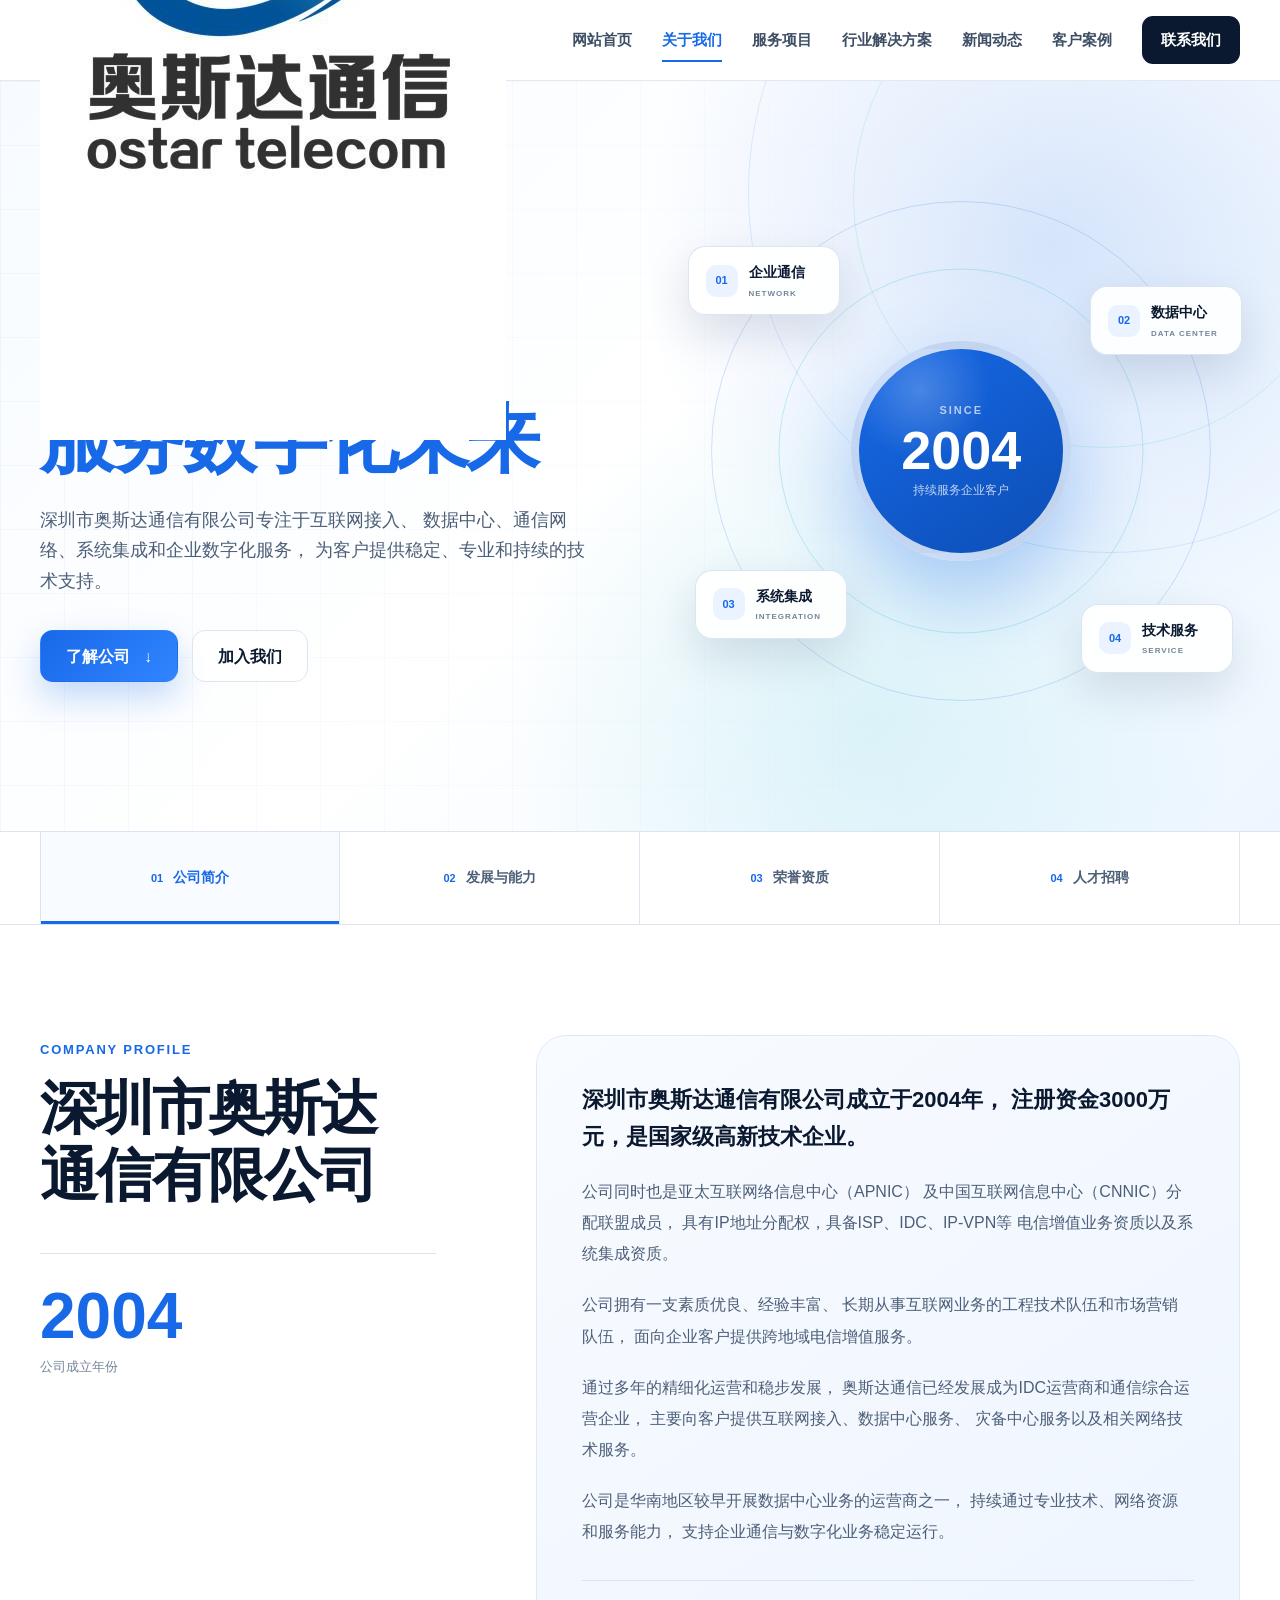
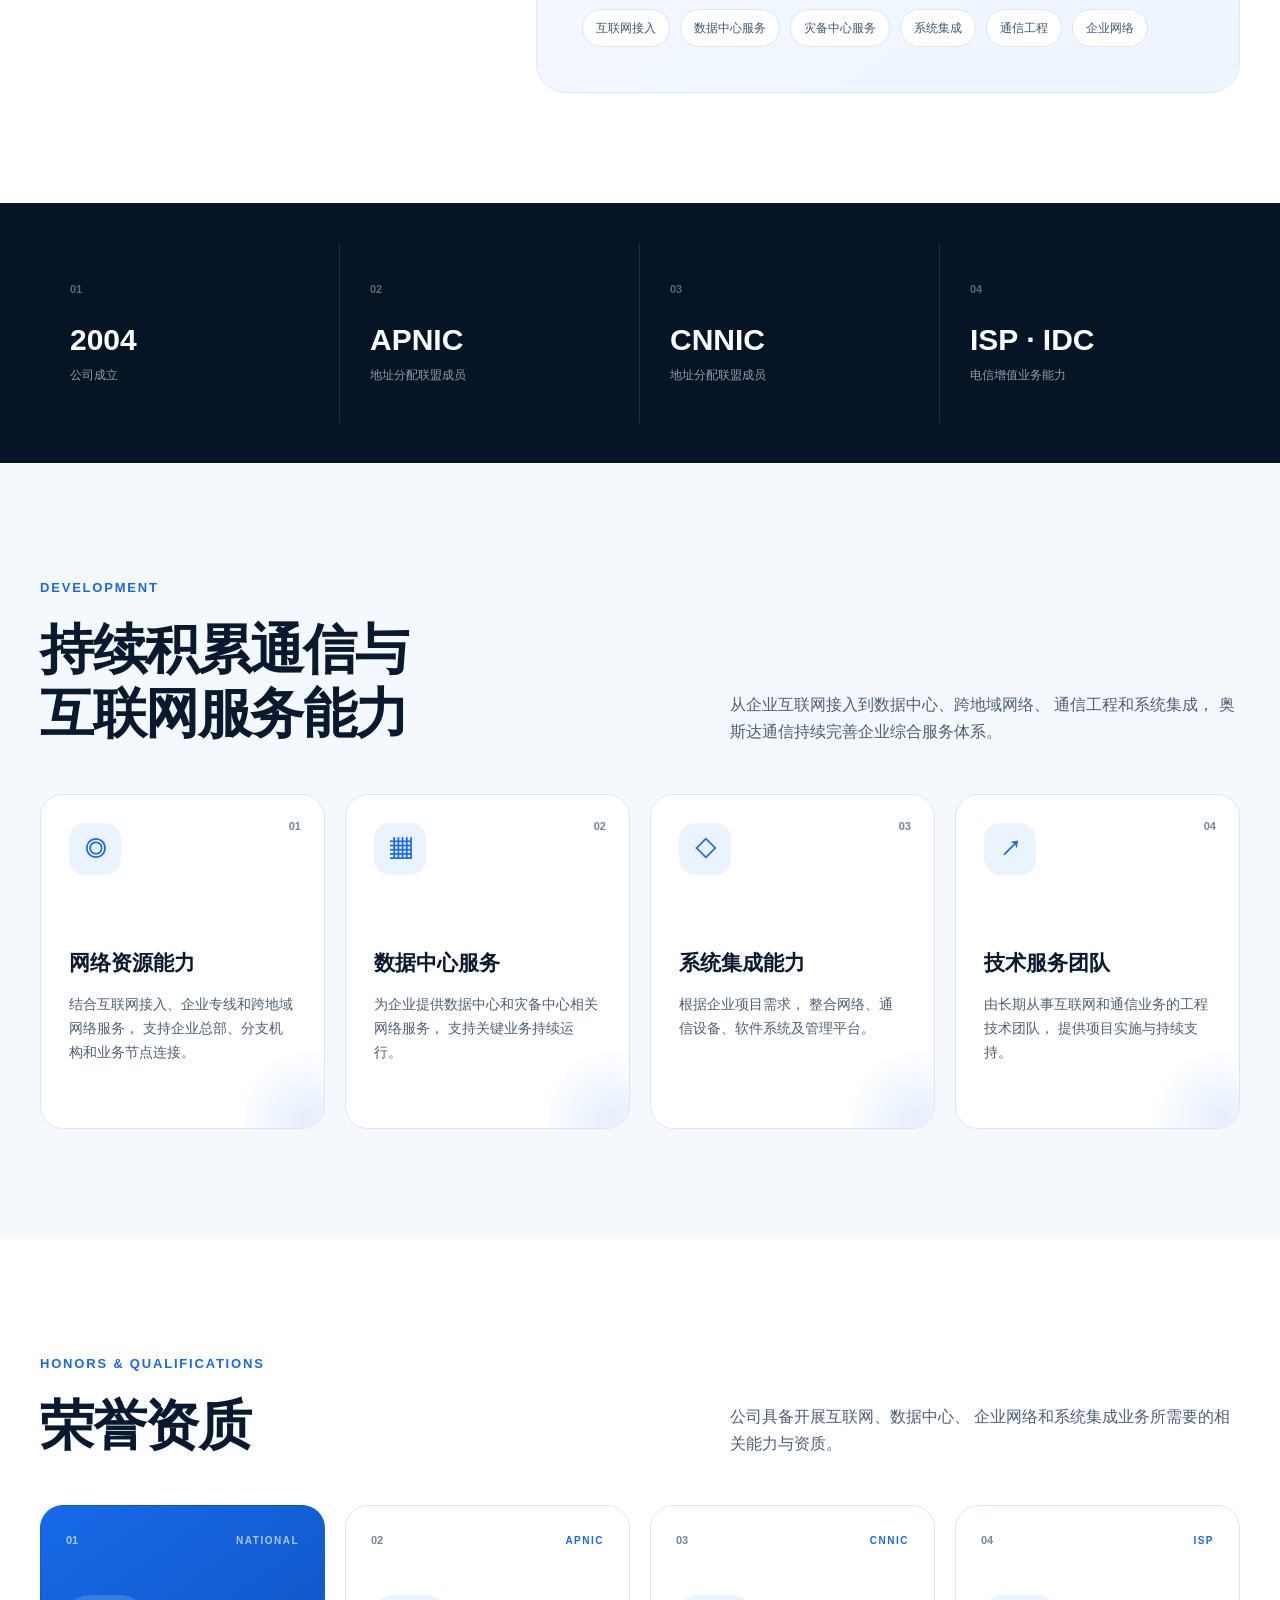
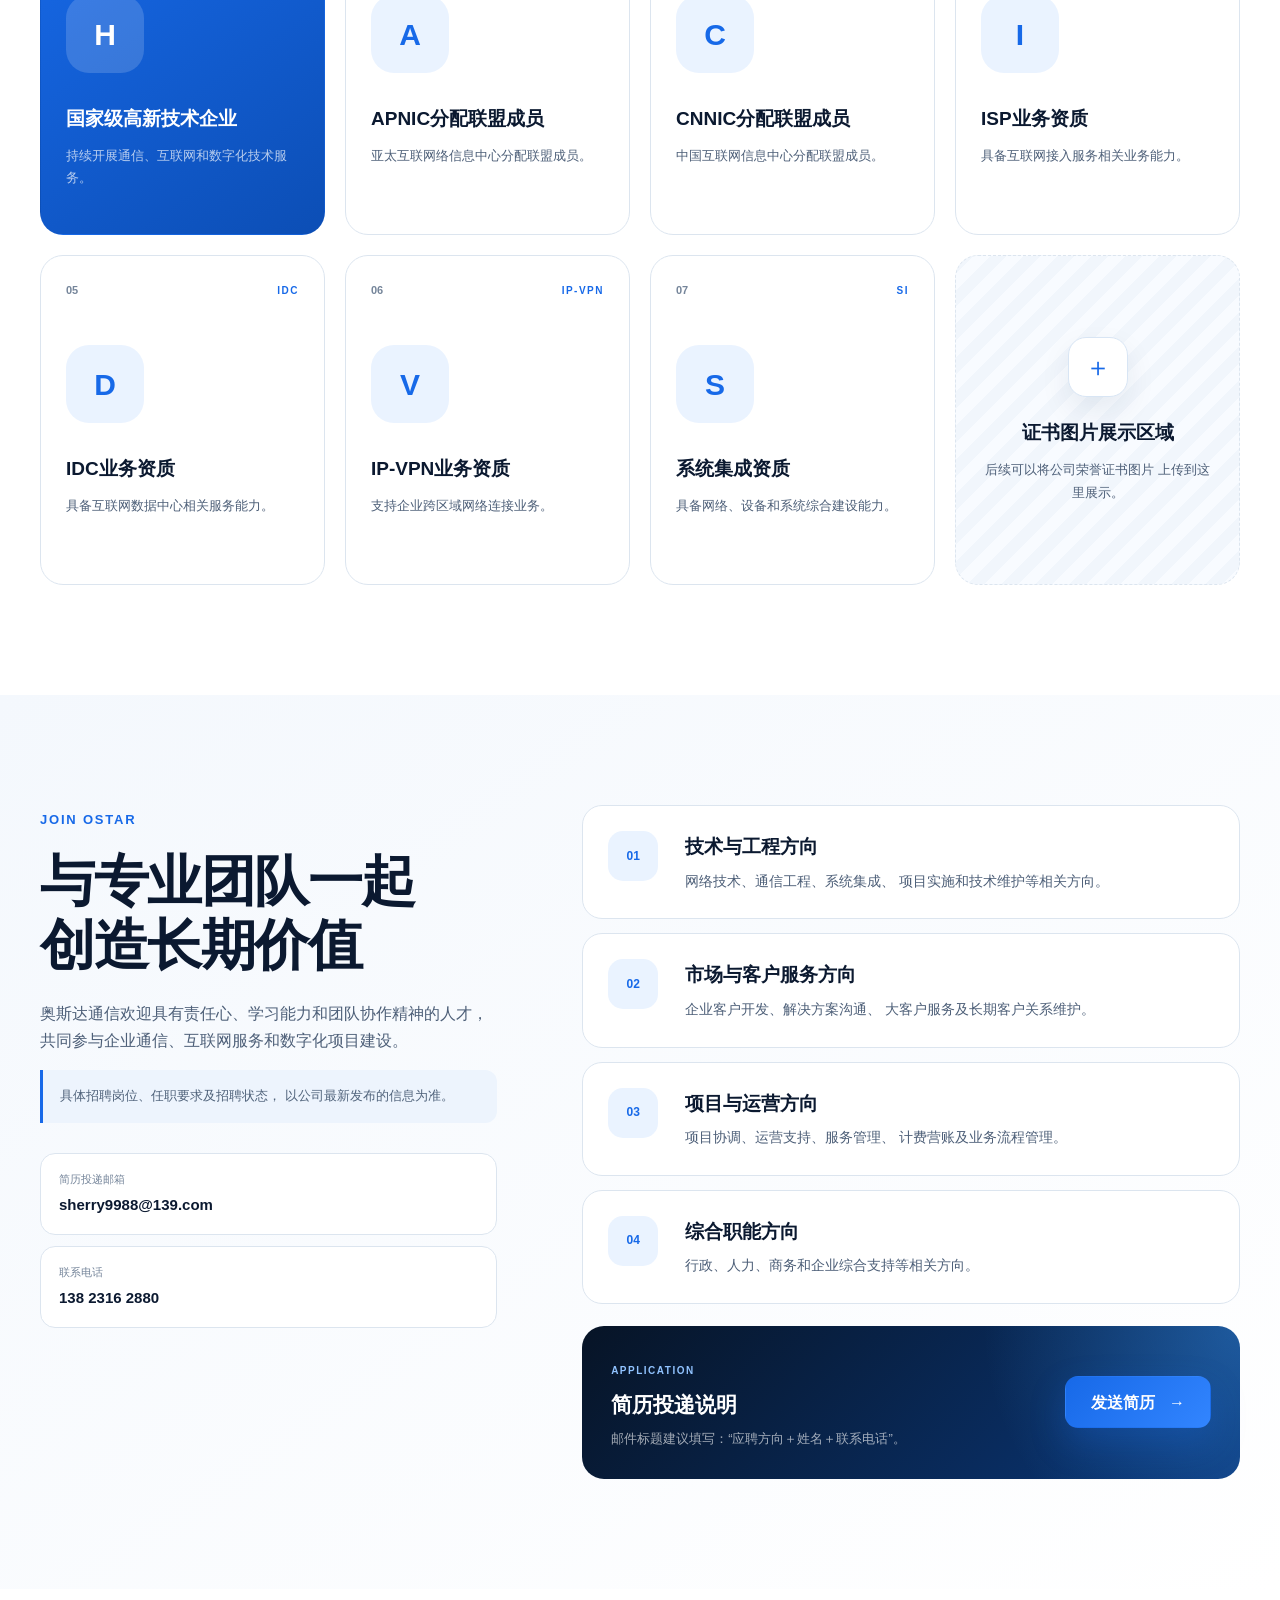
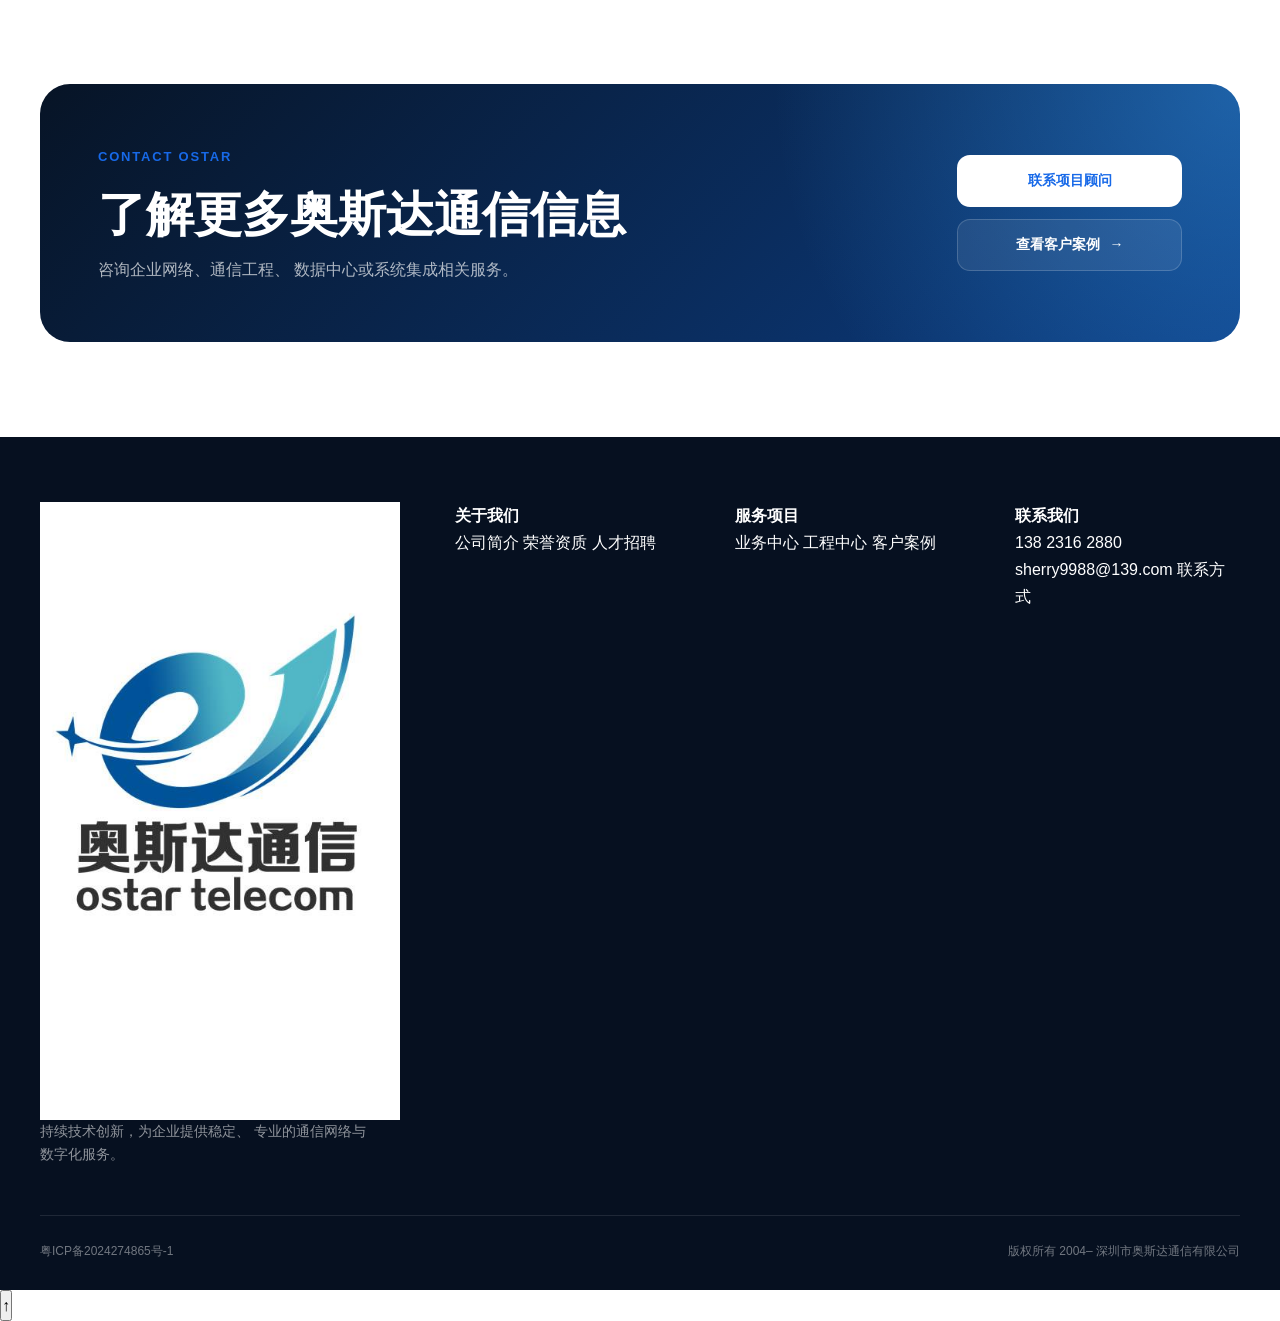
==== commit c2429694: "Update news page and website logo" ====
--- a/about.html
+++ b/about.html
@@ -2,1251 +2,1098 @@
 <html lang="zh-CN">
 
 <head>
-    <meta charset="UTF-8">
-
-    <meta
-        name="viewport"
-        content="width=device-width, initial-scale=1.0"
+  <meta charset="UTF-8">
+
+  <meta
+    name="viewport"
+    content="width=device-width, initial-scale=1.0"
+  >
+
+  <meta
+    name="description"
+    content="了解深圳市奥斯达通信有限公司的公司简介、荣誉资质和人才招聘信息。"
+  >
+
+  <title>关于我们｜奥斯达通信</title>
+
+  <!-- 网站公共样式 -->
+  <link
+    rel="stylesheet"
+    href="css/style.css"
+  >
+
+  <!-- 关于我们页面专用样式 -->
+  <link
+    rel="stylesheet"
+    href="css/about.css"
+  >
+</head>
+
+<body>
+
+  <a
+    class="skip-link"
+    href="#main"
+  >
+    跳到主要内容
+  </a>
+
+  <!-- 顶部导航栏 -->
+  <header
+    class="site-header"
+    id="top"
+  >
+    <div class="container header-inner">
+
+      <!-- 新 Logo -->
+      <a
+        class="brand"
+        href="index.html"
+        aria-label="返回奥斯达通信首页"
+      >
+        <img
+          src="images/ostar-logo-web.jpg"
+          alt="奥斯达通信 Ostar Telecom"
+        >
+      </a>
+
+      <!-- 主导航 -->
+      <nav
+        class="main-nav"
+        id="mainNav"
+        aria-label="主要导航"
+      >
+
+        <a href="index.html">
+          网站首页
+        </a>
+
+        <a
+          class="active"
+          href="about.html"
+        >
+          关于我们
+        </a>
+
+        <a href="index.html#services">
+          服务项目
+        </a>
+
+        <a href="cases.html">
+          行业解决方案
+        </a>
+
+        <a href="news.html">
+          新闻动态
+        </a>
+
+        <a href="cases.html">
+          客户案例
+        </a>
+
+        <a
+          class="nav-contact"
+          href="index.html#contact"
+        >
+          联系我们
+        </a>
+
+      </nav>
+
+      <!-- 手机端菜单按钮 -->
+      <button
+        class="menu-toggle"
+        id="menuToggle"
+        type="button"
+        aria-label="打开导航菜单"
+        aria-expanded="false"
+        aria-controls="mainNav"
+      >
+        <span></span>
+        <span></span>
+        <span></span>
+      </button>
+
+    </div>
+  </header>
+
+  <main id="main">
+
+    <!-- 关于我们首屏 -->
+    <section class="about-page-hero">
+
+      <div
+        class="about-hero-grid"
+        aria-hidden="true"
+      ></div>
+
+      <div class="container about-page-hero-layout">
+
+        <!-- 左侧文字 -->
+        <div class="about-page-hero-content reveal">
+
+          <div class="about-breadcrumb">
+
+            <a href="index.html">
+              首页
+            </a>
+
+            <span>/</span>
+
+            <strong>
+              关于我们
+            </strong>
+
+          </div>
+
+          <span class="section-label">
+            ABOUT OSTAR
+          </span>
+
+          <h1>
+            专注企业通信
+            <br>
+            <em>服务数字化未来</em>
+          </h1>
+
+          <p>
+            深圳市奥斯达通信有限公司专注于互联网接入、
+            数据中心、通信网络、系统集成和企业数字化服务，
+            为客户提供稳定、专业和持续的技术支持。
+          </p>
+
+          <div class="about-hero-actions">
+
+            <a
+              class="button button-primary"
+              href="#companyProfile"
+            >
+              了解公司
+              <span>↓</span>
+            </a>
+
+            <a
+              class="button button-secondary"
+              href="#careers"
+            >
+              加入我们
+            </a>
+
+          </div>
+
+        </div>
+
+        <!-- 右侧视觉区域 -->
+        <div
+          class="about-page-visual reveal"
+          aria-label="奥斯达通信业务能力示意图"
+        >
+
+          <div class="about-orbit about-orbit-one"></div>
+          <div class="about-orbit about-orbit-two"></div>
+
+          <div class="about-core">
+
+            <span class="about-core-small">
+              SINCE
+            </span>
+
+            <strong>
+              2004
+            </strong>
+
+            <span>
+              持续服务企业客户
+            </span>
+
+          </div>
+
+          <div class="about-floating-item about-floating-one">
+
+            <span>01</span>
+
+            <div>
+              <strong>企业通信</strong>
+              <small>NETWORK</small>
+            </div>
+
+          </div>
+
+          <div class="about-floating-item about-floating-two">
+
+            <span>02</span>
+
+            <div>
+              <strong>数据中心</strong>
+              <small>DATA CENTER</small>
+            </div>
+
+          </div>
+
+          <div class="about-floating-item about-floating-three">
+
+            <span>03</span>
+
+            <div>
+              <strong>系统集成</strong>
+              <small>INTEGRATION</small>
+            </div>
+
+          </div>
+
+          <div class="about-floating-item about-floating-four">
+
+            <span>04</span>
+
+            <div>
+              <strong>技术服务</strong>
+              <small>SERVICE</small>
+            </div>
+
+          </div>
+
+        </div>
+
+      </div>
+    </section>
+
+    <!-- 页面内部导航 -->
+    <section class="about-subnav-section">
+
+      <div class="container about-subnav">
+
+        <a
+          class="active"
+          href="#companyProfile"
+        >
+          <span>01</span>
+          公司简介
+        </a>
+
+        <a href="#development">
+          <span>02</span>
+          发展与能力
+        </a>
+
+        <a href="#honors">
+          <span>03</span>
+          荣誉资质
+        </a>
+
+        <a href="#careers">
+          <span>04</span>
+          人才招聘
+        </a>
+
+      </div>
+    </section>
+
+    <!-- 公司简介 -->
+    <section
+      class="section company-profile-section"
+      id="companyProfile"
     >
-
-    <meta
-        name="description"
-        content="了解深圳市奥斯达通信有限公司的公司简介、荣誉资质和人才招聘信息。"
+      <div class="container company-profile-layout">
+
+        <div class="company-profile-heading reveal">
+
+          <span class="section-label">
+            COMPANY PROFILE
+          </span>
+
+          <h2>
+            深圳市奥斯达
+            <br>
+            通信有限公司
+          </h2>
+
+          <div class="company-profile-year">
+
+            <strong>
+              2004
+            </strong>
+
+            <span>
+              公司成立年份
+            </span>
+
+          </div>
+
+        </div>
+
+        <div class="company-profile-content reveal">
+
+          <p class="company-introduction-lead">
+            深圳市奥斯达通信有限公司成立于2004年，
+            注册资金3000万元，是国家级高新技术企业。
+          </p>
+
+          <p>
+            公司同时也是亚太互联网络信息中心（APNIC）
+            及中国互联网信息中心（CNNIC）分配联盟成员，
+            具有IP地址分配权，具备ISP、IDC、IP-VPN等
+            电信增值业务资质以及系统集成资质。
+          </p>
+
+          <p>
+            公司拥有一支素质优良、经验丰富、
+            长期从事互联网业务的工程技术队伍和市场营销队伍，
+            面向企业客户提供跨地域电信增值服务。
+          </p>
+
+          <p>
+            通过多年的精细化运营和稳步发展，
+            奥斯达通信已经发展成为IDC运营商和通信综合运营企业，
+            主要向客户提供互联网接入、数据中心服务、
+            灾备中心服务以及相关网络技术服务。
+          </p>
+
+          <p>
+            公司是华南地区较早开展数据中心业务的运营商之一，
+            持续通过专业技术、网络资源和服务能力，
+            支持企业通信与数字化业务稳定运行。
+          </p>
+
+          <div class="company-profile-keywords">
+
+            <span>互联网接入</span>
+            <span>数据中心服务</span>
+            <span>灾备中心服务</span>
+            <span>系统集成</span>
+            <span>通信工程</span>
+            <span>企业网络</span>
+
+          </div>
+
+        </div>
+
+      </div>
+    </section>
+
+    <!-- 企业核心数据 -->
+    <section class="about-data-section">
+
+      <div class="container about-data-grid">
+
+        <article class="reveal">
+
+          <span>01</span>
+
+          <strong>
+            2004
+          </strong>
+
+          <p>
+            公司成立
+          </p>
+
+        </article>
+
+        <article class="reveal">
+
+          <span>02</span>
+
+          <strong>
+            APNIC
+          </strong>
+
+          <p>
+            地址分配联盟成员
+          </p>
+
+        </article>
+
+        <article class="reveal">
+
+          <span>03</span>
+
+          <strong>
+            CNNIC
+          </strong>
+
+          <p>
+            地址分配联盟成员
+          </p>
+
+        </article>
+
+        <article class="reveal">
+
+          <span>04</span>
+
+          <strong>
+            ISP · IDC
+          </strong>
+
+          <p>
+            电信增值业务能力
+          </p>
+
+        </article>
+
+      </div>
+    </section>
+
+    <!-- 发展与能力 -->
+    <section
+      class="section development-section"
+      id="development"
     >
-
-    <title>关于我们｜奥斯达通信</title>
-
-    <!-- 首页公共样式 -->
-    <link
-        rel="stylesheet"
-        href="css/style.css"
+      <div class="container">
+
+        <div class="about-section-heading reveal">
+
+          <div>
+
+            <span class="section-label">
+              DEVELOPMENT
+            </span>
+
+            <h2>
+              持续积累通信与
+              <br>
+              互联网服务能力
+            </h2>
+
+          </div>
+
+          <p>
+            从企业互联网接入到数据中心、跨地域网络、
+            通信工程和系统集成，
+            奥斯达通信持续完善企业综合服务体系。
+          </p>
+
+        </div>
+
+        <div class="development-grid">
+
+          <article class="development-card reveal">
+
+            <span class="development-number">
+              01
+            </span>
+
+            <div class="development-icon">
+              ◎
+            </div>
+
+            <h3>
+              网络资源能力
+            </h3>
+
+            <p>
+              结合互联网接入、企业专线和跨地域网络服务，
+              支持企业总部、分支机构和业务节点连接。
+            </p>
+
+          </article>
+
+          <article class="development-card reveal">
+
+            <span class="development-number">
+              02
+            </span>
+
+            <div class="development-icon">
+              ▦
+            </div>
+
+            <h3>
+              数据中心服务
+            </h3>
+
+            <p>
+              为企业提供数据中心和灾备中心相关网络服务，
+              支持关键业务持续运行。
+            </p>
+
+          </article>
+
+          <article class="development-card reveal">
+
+            <span class="development-number">
+              03
+            </span>
+
+            <div class="development-icon">
+              ◇
+            </div>
+
+            <h3>
+              系统集成能力
+            </h3>
+
+            <p>
+              根据企业项目需求，
+              整合网络、通信设备、软件系统及管理平台。
+            </p>
+
+          </article>
+
+          <article class="development-card reveal">
+
+            <span class="development-number">
+              04
+            </span>
+
+            <div class="development-icon">
+              ↗
+            </div>
+
+            <h3>
+              技术服务团队
+            </h3>
+
+            <p>
+              由长期从事互联网和通信业务的工程技术团队，
+              提供项目实施与持续支持。
+            </p>
+
+          </article>
+
+        </div>
+
+      </div>
+    </section>
+
+    <!-- 荣誉资质 -->
+    <section
+      class="section honor-section"
+      id="honors"
     >
-
-    <!-- 关于我们页面专用样式 -->
-    <link
-        rel="stylesheet"
-        href="css/about.css"
+      <div class="container">
+
+        <div class="about-section-heading reveal">
+
+          <div>
+
+            <span class="section-label">
+              HONORS &amp; QUALIFICATIONS
+            </span>
+
+            <h2>
+              荣誉资质
+            </h2>
+
+          </div>
+
+          <p>
+            公司具备开展互联网、数据中心、
+            企业网络和系统集成业务所需要的相关能力与资质。
+          </p>
+
+        </div>
+
+        <div class="honor-grid">
+
+          <article class="honor-card honor-featured reveal">
+
+            <div class="honor-top">
+              <span>01</span>
+              <strong>NATIONAL</strong>
+            </div>
+
+            <div class="honor-symbol">
+              H
+            </div>
+
+            <h3>
+              国家级高新技术企业
+            </h3>
+
+            <p>
+              持续开展通信、互联网和数字化技术服务。
+            </p>
+
+          </article>
+
+          <article class="honor-card reveal">
+
+            <div class="honor-top">
+              <span>02</span>
+              <strong>APNIC</strong>
+            </div>
+
+            <div class="honor-symbol">
+              A
+            </div>
+
+            <h3>
+              APNIC分配联盟成员
+            </h3>
+
+            <p>
+              亚太互联网络信息中心分配联盟成员。
+            </p>
+
+          </article>
+
+          <article class="honor-card reveal">
+
+            <div class="honor-top">
+              <span>03</span>
+              <strong>CNNIC</strong>
+            </div>
+
+            <div class="honor-symbol">
+              C
+            </div>
+
+            <h3>
+              CNNIC分配联盟成员
+            </h3>
+
+            <p>
+              中国互联网信息中心分配联盟成员。
+            </p>
+
+          </article>
+
+          <article class="honor-card reveal">
+
+            <div class="honor-top">
+              <span>04</span>
+              <strong>ISP</strong>
+            </div>
+
+            <div class="honor-symbol">
+              I
+            </div>
+
+            <h3>
+              ISP业务资质
+            </h3>
+
+            <p>
+              具备互联网接入服务相关业务能力。
+            </p>
+
+          </article>
+
+          <article class="honor-card reveal">
+
+            <div class="honor-top">
+              <span>05</span>
+              <strong>IDC</strong>
+            </div>
+
+            <div class="honor-symbol">
+              D
+            </div>
+
+            <h3>
+              IDC业务资质
+            </h3>
+
+            <p>
+              具备互联网数据中心相关服务能力。
+            </p>
+
+          </article>
+
+          <article class="honor-card reveal">
+
+            <div class="honor-top">
+              <span>06</span>
+              <strong>IP-VPN</strong>
+            </div>
+
+            <div class="honor-symbol">
+              V
+            </div>
+
+            <h3>
+              IP-VPN业务资质
+            </h3>
+
+            <p>
+              支持企业跨区域网络连接业务。
+            </p>
+
+          </article>
+
+          <article class="honor-card reveal">
+
+            <div class="honor-top">
+              <span>07</span>
+              <strong>SI</strong>
+            </div>
+
+            <div class="honor-symbol">
+              S
+            </div>
+
+            <h3>
+              系统集成资质
+            </h3>
+
+            <p>
+              具备网络、设备和系统综合建设能力。
+            </p>
+
+          </article>
+
+          <article class="honor-card honor-upload reveal">
+
+            <div>
+
+              <span class="upload-icon">
+                ＋
+              </span>
+
+              <h3>
+                证书图片展示区域
+              </h3>
+
+              <p>
+                后续可以将公司荣誉证书图片
+                上传到这里展示。
+              </p>
+
+            </div>
+
+          </article>
+
+        </div>
+
+      </div>
+    </section>
+
+    <!-- 人才招聘 -->
+    <section
+      class="section career-section"
+      id="careers"
     >
-</head>
-
-<body>
-
-    <!-- ========================================
-         1. 顶部导航栏
-    ========================================= -->
-
-    <header class="site-header">
-
-        <div class="container header-inner">
+      <div class="container career-layout">
+
+        <div class="career-introduction reveal">
+
+          <span class="section-label">
+            JOIN OSTAR
+          </span>
+
+          <h2>
+            与专业团队一起
+            <br>
+            创造长期价值
+          </h2>
+
+          <p>
+            奥斯达通信欢迎具有责任心、学习能力和团队协作精神的人才，
+            共同参与企业通信、互联网服务和数字化项目建设。
+          </p>
+
+          <p class="career-note">
+            具体招聘岗位、任职要求及招聘状态，
+            以公司最新发布的信息为准。
+          </p>
+
+          <div class="career-contact">
+
+            <a href="mailto:sherry9988@139.com">
+
+              <small>
+                简历投递邮箱
+              </small>
+
+              <strong>
+                sherry9988@139.com
+              </strong>
+
+            </a>
+
+            <a href="tel:13823162880">
+
+              <small>
+                联系电话
+              </small>
+
+              <strong>
+                138 2316 2880
+              </strong>
+
+            </a>
+
+          </div>
+
+        </div>
+
+        <div class="career-content reveal">
+
+          <article>
+
+            <span class="career-number">
+              01
+            </span>
+
+            <div>
+
+              <h3>
+                技术与工程方向
+              </h3>
+
+              <p>
+                网络技术、通信工程、系统集成、
+                项目实施和技术维护等相关方向。
+              </p>
+
+            </div>
+
+          </article>
+
+          <article>
+
+            <span class="career-number">
+              02
+            </span>
+
+            <div>
+
+              <h3>
+                市场与客户服务方向
+              </h3>
+
+              <p>
+                企业客户开发、解决方案沟通、
+                大客户服务及长期客户关系维护。
+              </p>
+
+            </div>
+
+          </article>
+
+          <article>
+
+            <span class="career-number">
+              03
+            </span>
+
+            <div>
+
+              <h3>
+                项目与运营方向
+              </h3>
+
+              <p>
+                项目协调、运营支持、服务管理、
+                计费营账及业务流程管理。
+              </p>
+
+            </div>
+
+          </article>
+
+          <article>
+
+            <span class="career-number">
+              04
+            </span>
+
+            <div>
+
+              <h3>
+                综合职能方向
+              </h3>
+
+              <p>
+                行政、人力、商务和企业综合支持等相关方向。
+              </p>
+
+            </div>
+
+          </article>
+
+          <div class="career-apply-box">
+
+            <div>
+
+              <span>
+                APPLICATION
+              </span>
+
+              <h3>
+                简历投递说明
+              </h3>
+
+              <p>
+                邮件标题建议填写：“应聘方向＋姓名＋联系电话”。
+              </p>
+
+            </div>
 
             <a
-                class="brand"
-                href="index.html"
-                aria-label="返回奥斯达通信首页"
+              class="button button-primary"
+              href="mailto:sherry9988@139.com"
             >
-                <span class="brand-mark">O</span>
-
-                <span class="brand-text">
-                    <strong>奥斯达通信</strong>
-                    <small>OSTAR TELECOM</small>
-                </span>
+              发送简历
+              <span>→</span>
             </a>
 
-
-            <nav
-                class="main-nav"
-                id="mainNav"
-                aria-label="主要导航"
+          </div>
+
+        </div>
+
+      </div>
+    </section>
+
+    <!-- 联系区域 -->
+    <section class="about-contact-section">
+
+      <div class="container">
+
+        <div class="about-contact-box reveal">
+
+          <div>
+
+            <span class="section-label">
+              CONTACT OSTAR
+            </span>
+
+            <h2>
+              了解更多奥斯达通信信息
+            </h2>
+
+            <p>
+              咨询企业网络、通信工程、
+              数据中心或系统集成相关服务。
+            </p>
+
+          </div>
+
+          <div class="about-contact-actions">
+
+            <a
+              class="about-white-button"
+              href="index.html#contact"
             >
-                <a href="index.html">
-                    网站首页
-                </a>
-
-                <a
-                    class="active"
-                    href="about.html"
-                >
-                    关于我们
-                </a>
-
-                <a href="index.html#services">
-                    服务项目
-                </a>
-
-                <a href="index.html#solutions">
-                    行业解决方案
-                </a>
-
-                <a href="index.html#news">
-                    新闻动态
-                </a>
-
-                <a href="cases.html">
-                    客户案例
-                </a>
-
-                <a
-                    class="nav-contact"
-                    href="index.html#contact"
-                >
-                    联系我们
-                </a>
-            </nav>
-
-
-            <button
-                class="menu-toggle"
-                id="menuToggle"
-                type="button"
-                aria-label="打开导航菜单"
-                aria-expanded="false"
-                aria-controls="mainNav"
+              联系项目顾问
+            </a>
+
+            <a
+              class="about-case-button"
+              href="cases.html"
             >
-                <span></span>
-                <span></span>
-                <span></span>
-            </button>
+              查看客户案例
+              <span>→</span>
+            </a>
+
+          </div>
 
         </div>
 
-    </header>
-
-
-    <main>
-
-        <!-- ========================================
-             2. 关于我们首屏
-        ========================================= -->
-
-        <section class="about-page-hero">
-
-            <div class="about-hero-grid"></div>
-
-            <div class="container about-page-hero-layout">
-
-                <div class="about-page-hero-content">
-
-                    <div class="about-breadcrumb">
-
-                        <a href="index.html">
-                            首页
-                        </a>
-
-                        <span>/</span>
-
-                        <strong>
-                            关于我们
-                        </strong>
-
-                    </div>
-
-
-                    <span class="section-label">
-                        ABOUT OSTAR
-                    </span>
-
-
-                    <h1>
-                        专注企业通信
-                        <br>
-
-                        <em>
-                            服务数字化未来
-                        </em>
-                    </h1>
-
-
-                    <p>
-                        深圳市奥斯达通信有限公司专注于互联网接入、
-                        数据中心、通信网络、系统集成和企业数字化服务，
-                        为客户提供稳定、专业和持续的技术支持。
-                    </p>
-
-
-                    <div class="about-hero-actions">
-
-                        <a
-                            class="button button-primary"
-                            href="#companyProfile"
-                        >
-                            了解公司
-                            <span>↓</span>
-                        </a>
-
-                        <a
-                            class="button button-secondary"
-                            href="#careers"
-                        >
-                            加入我们
-                        </a>
-
-                    </div>
-
-                </div>
-
-
-                <!-- 右侧视觉区域 -->
-                <div class="about-page-visual">
-
-                    <div class="about-orbit about-orbit-one"></div>
-                    <div class="about-orbit about-orbit-two"></div>
-
-                    <div class="about-core">
-
-                        <span class="about-core-small">
-                            SINCE
-                        </span>
-
-                        <strong>
-                            2004
-                        </strong>
-
-                        <span>
-                            持续服务企业客户
-                        </span>
-
-                    </div>
-
-
-                    <div class="about-floating-item about-floating-one">
-
-                        <span>01</span>
-
-                        <div>
-                            <strong>企业通信</strong>
-                            <small>NETWORK</small>
-                        </div>
-
-                    </div>
-
-
-                    <div class="about-floating-item about-floating-two">
-
-                        <span>02</span>
-
-                        <div>
-                            <strong>数据中心</strong>
-                            <small>DATA CENTER</small>
-                        </div>
-
-                    </div>
-
-
-                    <div class="about-floating-item about-floating-three">
-
-                        <span>03</span>
-
-                        <div>
-                            <strong>系统集成</strong>
-                            <small>INTEGRATION</small>
-                        </div>
-
-                    </div>
-
-
-                    <div class="about-floating-item about-floating-four">
-
-                        <span>04</span>
-
-                        <div>
-                            <strong>技术服务</strong>
-                            <small>SERVICE</small>
-                        </div>
-
-                    </div>
-
-                </div>
-
-            </div>
-
-        </section>
-
-
-        <!-- ========================================
-             3. 页面内部导航
-        ========================================= -->
-
-        <section class="about-subnav-section">
-
-            <div class="container about-subnav">
-
-                <a
-                    class="active"
-                    href="#companyProfile"
-                >
-                    <span>01</span>
-                    公司简介
-                </a>
-
-                <a href="#development">
-                    <span>02</span>
-                    发展与能力
-                </a>
-
-                <a href="#honors">
-                    <span>03</span>
-                    荣誉资质
-                </a>
-
-                <a href="#careers">
-                    <span>04</span>
-                    人才招聘
-                </a>
-
-            </div>
-
-        </section>
-
-
-        <!-- ========================================
-             4. 公司简介
-        ========================================= -->
-
-        <section
-            class="section company-profile-section"
-            id="companyProfile"
+      </div>
+    </section>
+
+  </main>
+
+  <!-- 网站底部 -->
+  <footer class="site-footer">
+
+    <div class="container footer-grid">
+
+      <div class="footer-brand">
+
+        <!-- 底部新 Logo -->
+        <img
+          src="images/ostar-logo-web.jpg"
+          alt="奥斯达通信 Ostar Telecom"
         >
 
-            <div class="container company-profile-layout">
-
-                <div class="company-profile-heading reveal">
-
-                    <span class="section-label">
-                        COMPANY PROFILE
-                    </span>
-
-                    <h2>
-                        深圳市奥斯达
-                        <br>
-                        通信有限公司
-                    </h2>
-
-                    <div class="company-profile-year">
-
-                        <strong>
-                            2004
-                        </strong>
-
-                        <span>
-                            公司成立年份
-                        </span>
-
-                    </div>
-
-                </div>
-
-
-                <div class="company-profile-content reveal">
-
-                    <p class="company-introduction-lead">
-                        深圳市奥斯达通信有限公司成立于2004年，
-                        注册资金3000万元，是国家级高新技术企业。
-                    </p>
-
-                    <p>
-                        公司同时也是亚太互联网络信息中心
-                        （APNIC）及中国互联网信息中心
-                        （CNNIC）分配联盟成员，具有IP地址分配权，
-                        具备ISP、IDC、IP-VPN等电信增值业务资质
-                        以及系统集成资质。
-                    </p>
-
-                    <p>
-                        公司拥有一支素质优良、经验丰富、
-                        长期从事互联网业务的工程技术队伍和市场营销队伍，
-                        面向企业客户提供跨地域电信增值服务。
-                    </p>
-
-                    <p>
-                        通过多年的精细化运营和稳步发展，
-                        奥斯达通信已经发展成为IDC运营商和通信综合运营企业，
-                        主要向客户提供互联网接入、数据中心服务、
-                        灾备中心服务以及相关网络技术服务。
-                    </p>
-
-                    <p>
-                        公司是华南地区较早开展数据中心业务的运营商之一，
-                        持续通过专业技术、网络资源和服务能力，
-                        支持企业通信与数字化业务稳定运行。
-                    </p>
-
-
-                    <div class="company-profile-keywords">
-
-                        <span>
-                            互联网接入
-                        </span>
-
-                        <span>
-                            数据中心服务
-                        </span>
-
-                        <span>
-                            灾备中心服务
-                        </span>
-
-                        <span>
-                            系统集成
-                        </span>
-
-                        <span>
-                            通信工程
-                        </span>
-
-                        <span>
-                            企业网络
-                        </span>
-
-                    </div>
-
-                </div>
-
-            </div>
-
-        </section>
-
-
-        <!-- ========================================
-             5. 企业核心数据
-        ========================================= -->
-
-        <section class="about-data-section">
-
-            <div class="container about-data-grid">
-
-                <article class="reveal">
-
-                    <span>
-                        01
-                    </span>
-
-                    <strong>
-                        2004
-                    </strong>
-
-                    <p>
-                        公司成立
-                    </p>
-
-                </article>
-
-
-                <article class="reveal">
-
-                    <span>
-                        02
-                    </span>
-
-                    <strong>
-                        APNIC
-                    </strong>
-
-                    <p>
-                        地址分配联盟成员
-                    </p>
-
-                </article>
-
-
-                <article class="reveal">
-
-                    <span>
-                        03
-                    </span>
-
-                    <strong>
-                        CNNIC
-                    </strong>
-
-                    <p>
-                        地址分配联盟成员
-                    </p>
-
-                </article>
-
-
-                <article class="reveal">
-
-                    <span>
-                        04
-                    </span>
-
-                    <strong>
-                        ISP · IDC
-                    </strong>
-
-                    <p>
-                        电信增值业务能力
-                    </p>
-
-                </article>
-
-            </div>
-
-        </section>
-
-
-        <!-- ========================================
-             6. 发展与能力
-        ========================================= -->
-
-        <section
-            class="section development-section"
-            id="development"
-        >
-
-            <div class="container">
-
-                <div class="about-section-heading reveal">
-
-                    <div>
-
-                        <span class="section-label">
-                            DEVELOPMENT
-                        </span>
-
-                        <h2>
-                            持续积累通信与
-                            <br>
-                            互联网服务能力
-                        </h2>
-
-                    </div>
-
-                    <p>
-                        从企业互联网接入到数据中心、跨地域网络、
-                        通信工程和系统集成，
-                        奥斯达通信持续完善企业综合服务体系。
-                    </p>
-
-                </div>
-
-
-                <div class="development-grid">
-
-                    <article class="development-card reveal">
-
-                        <span class="development-number">
-                            01
-                        </span>
-
-                        <div class="development-icon">
-                            ◎
-                        </div>
-
-                        <h3>
-                            网络资源能力
-                        </h3>
-
-                        <p>
-                            结合互联网接入、企业专线和跨地域网络服务，
-                            支持企业总部、分支机构和业务节点连接。
-                        </p>
-
-                    </article>
-
-
-                    <article class="development-card reveal">
-
-                        <span class="development-number">
-                            02
-                        </span>
-
-                        <div class="development-icon">
-                            ▦
-                        </div>
-
-                        <h3>
-                            数据中心服务
-                        </h3>
-
-                        <p>
-                            为企业提供数据中心和灾备中心相关网络服务，
-                            支持关键业务持续运行。
-                        </p>
-
-                    </article>
-
-
-                    <article class="development-card reveal">
-
-                        <span class="development-number">
-                            03
-                        </span>
-
-                        <div class="development-icon">
-                            ◇
-                        </div>
-
-                        <h3>
-                            系统集成能力
-                        </h3>
-
-                        <p>
-                            根据企业项目需求，
-                            整合网络、通信设备、软件系统及管理平台。
-                        </p>
-
-                    </article>
-
-
-                    <article class="development-card reveal">
-
-                        <span class="development-number">
-                            04
-                        </span>
-
-                        <div class="development-icon">
-                            ↗
-                        </div>
-
-                        <h3>
-                            技术服务团队
-                        </h3>
-
-                        <p>
-                            由长期从事互联网和通信业务的工程技术团队，
-                            提供项目实施与持续支持。
-                        </p>
-
-                    </article>
-
-                </div>
-
-            </div>
-
-        </section>
-
-
-        <!-- ========================================
-             7. 荣誉资质
-        ========================================= -->
-
-        <section
-            class="section honor-section"
-            id="honors"
-        >
-
-            <div class="container">
-
-                <div class="about-section-heading reveal">
-
-                    <div>
-
-                        <span class="section-label">
-                            HONORS & QUALIFICATIONS
-                        </span>
-
-                        <h2>
-                            荣誉资质
-                        </h2>
-
-                    </div>
-
-                    <p>
-                        公司具备开展互联网、数据中心、
-                        企业网络和系统集成业务所需要的相关能力与资质。
-                    </p>
-
-                </div>
-
-
-                <div class="honor-grid">
-
-                    <article class="honor-card honor-featured reveal">
-
-                        <div class="honor-top">
-
-                            <span>
-                                01
-                            </span>
-
-                            <strong>
-                                NATIONAL
-                            </strong>
-
-                        </div>
-
-                        <div class="honor-symbol">
-                            H
-                        </div>
-
-                        <h3>
-                            国家级高新技术企业
-                        </h3>
-
-                        <p>
-                            持续开展通信、互联网和数字化技术服务。
-                        </p>
-
-                    </article>
-
-
-                    <article class="honor-card reveal">
-
-                        <div class="honor-top">
-
-                            <span>
-                                02
-                            </span>
-
-                            <strong>
-                                APNIC
-                            </strong>
-
-                        </div>
-
-                        <div class="honor-symbol">
-                            A
-                        </div>
-
-                        <h3>
-                            APNIC分配联盟成员
-                        </h3>
-
-                        <p>
-                            亚太互联网络信息中心分配联盟成员。
-                        </p>
-
-                    </article>
-
-
-                    <article class="honor-card reveal">
-
-                        <div class="honor-top">
-
-                            <span>
-                                03
-                            </span>
-
-                            <strong>
-                                CNNIC
-                            </strong>
-
-                        </div>
-
-                        <div class="honor-symbol">
-                            C
-                        </div>
-
-                        <h3>
-                            CNNIC分配联盟成员
-                        </h3>
-
-                        <p>
-                            中国互联网信息中心分配联盟成员。
-                        </p>
-
-                    </article>
-
-
-                    <article class="honor-card reveal">
-
-                        <div class="honor-top">
-
-                            <span>
-                                04
-                            </span>
-
-                            <strong>
-                                ISP
-                            </strong>
-
-                        </div>
-
-                        <div class="honor-symbol">
-                            I
-                        </div>
-
-                        <h3>
-                            ISP业务资质
-                        </h3>
-
-                        <p>
-                            具备互联网接入服务相关业务能力。
-                        </p>
-
-                    </article>
-
-
-                    <article class="honor-card reveal">
-
-                        <div class="honor-top">
-
-                            <span>
-                                05
-                            </span>
-
-                            <strong>
-                                IDC
-                            </strong>
-
-                        </div>
-
-                        <div class="honor-symbol">
-                            D
-                        </div>
-
-                        <h3>
-                            IDC业务资质
-                        </h3>
-
-                        <p>
-                            具备互联网数据中心相关服务能力。
-                        </p>
-
-                    </article>
-
-
-                    <article class="honor-card reveal">
-
-                        <div class="honor-top">
-
-                            <span>
-                                06
-                            </span>
-
-                            <strong>
-                                IP-VPN
-                            </strong>
-
-                        </div>
-
-                        <div class="honor-symbol">
-                            V
-                        </div>
-
-                        <h3>
-                            IP-VPN业务资质
-                        </h3>
-
-                        <p>
-                            支持企业跨区域网络连接业务。
-                        </p>
-
-                    </article>
-
-
-                    <article class="honor-card reveal">
-
-                        <div class="honor-top">
-
-                            <span>
-                                07
-                            </span>
-
-                            <strong>
-                                SI
-                            </strong>
-
-                        </div>
-
-                        <div class="honor-symbol">
-                            S
-                        </div>
-
-                        <h3>
-                            系统集成资质
-                        </h3>
-
-                        <p>
-                            具备网络、设备和系统综合建设能力。
-                        </p>
-
-                    </article>
-
-
-                    <article class="honor-card honor-upload reveal">
-
-                        <div>
-
-                            <span class="upload-icon">
-                                ＋
-                            </span>
-
-                            <h3>
-                                证书图片展示区域
-                            </h3>
-
-                            <p>
-                                后续可以将旧网站中的荣誉证书图片
-                                上传到这里展示。
-                            </p>
-
-                        </div>
-
-                    </article>
-
-                </div>
-
-            </div>
-
-        </section>
-
-
-        <!-- ========================================
-             8. 人才招聘
-        ========================================= -->
-
-        <section
-            class="section career-section"
-            id="careers"
-        >
-
-            <div class="container career-layout">
-
-                <div class="career-introduction reveal">
-
-                    <span class="section-label">
-                        JOIN OSTAR
-                    </span>
-
-                    <h2>
-                        与专业团队一起
-                        <br>
-                        创造长期价值
-                    </h2>
-
-                    <p>
-                        奥斯达通信欢迎具有责任心、学习能力和团队协作精神的人才，
-                        共同参与企业通信、互联网服务和数字化项目建设。
-                    </p>
-
-                    <p class="career-note">
-                        具体招聘岗位、任职要求及招聘状态，
-                        以公司最新发布的信息为准。
-                    </p>
-
-
-                    <div class="career-contact">
-
-                        <a href="mailto:sherry9988@139.com">
-
-                            <small>
-                                简历投递邮箱
-                            </small>
-
-                            <strong>
-                                sherry9988@139.com
-                            </strong>
-
-                        </a>
-
-
-                        <a href="tel:13823162880">
-
-                            <small>
-                                联系电话
-                            </small>
-
-                            <strong>
-                                138 2316 2880
-                            </strong>
-
-                        </a>
-
-                    </div>
-
-                </div>
-
-
-                <div class="career-content reveal">
-
-                    <article>
-
-                        <span class="career-number">
-                            01
-                        </span>
-
-                        <div>
-
-                            <h3>
-                                技术与工程方向
-                            </h3>
-
-                            <p>
-                                网络技术、通信工程、系统集成、
-                                项目实施和技术维护等相关方向。
-                            </p>
-
-                        </div>
-
-                    </article>
-
-
-                    <article>
-
-                        <span class="career-number">
-                            02
-                        </span>
-
-                        <div>
-
-                            <h3>
-                                市场与客户服务方向
-                            </h3>
-
-                            <p>
-                                企业客户开发、解决方案沟通、
-                                大客户服务及长期客户关系维护。
-                            </p>
-
-                        </div>
-
-                    </article>
-
-
-                    <article>
-
-                        <span class="career-number">
-                            03
-                        </span>
-
-                        <div>
-
-                            <h3>
-                                项目与运营方向
-                            </h3>
-
-                            <p>
-                                项目协调、运营支持、服务管理、
-                                计费营账及业务流程管理。
-                            </p>
-
-                        </div>
-
-                    </article>
-
-
-                    <article>
-
-                        <span class="career-number">
-                            04
-                        </span>
-
-                        <div>
-
-                            <h3>
-                                综合职能方向
-                            </h3>
-
-                            <p>
-                                行政、人力、商务和企业综合支持等相关方向。
-                            </p>
-
-                        </div>
-
-                    </article>
-
-
-                    <div class="career-apply-box">
-
-                        <div>
-
-                            <span>
-                                APPLICATION
-                            </span>
-
-                            <h3>
-                                简历投递说明
-                            </h3>
-
-                            <p>
-                                邮件标题建议填写：
-                                “应聘方向＋姓名＋联系电话”。
-                            </p>
-
-                        </div>
-
-
-                        <a
-                            class="button button-primary"
-                            href="mailto:sherry9988@139.com"
-                        >
-                            发送简历
-                            <span>→</span>
-                        </a>
-
-                    </div>
-
-                </div>
-
-            </div>
-
-        </section>
-
-
-        <!-- ========================================
-             9. 联系行动区域
-        ========================================= -->
-
-        <section class="about-contact-section">
-
-            <div class="container about-contact-box reveal">
-
-                <div>
-
-                    <span class="section-label section-label-light">
-                        CONTACT OSTAR
-                    </span>
-
-                    <h2>
-                        了解更多奥斯达通信信息
-                    </h2>
-
-                    <p>
-                        咨询企业网络、通信工程、
-                        数据中心或系统集成相关服务。
-                    </p>
-
-                </div>
-
-
-                <div class="about-contact-actions">
-
-                    <a
-                        class="about-white-button"
-                        href="index.html#contact"
-                    >
-                        联系项目顾问
-                    </a>
-
-                    <a
-                        class="about-case-button"
-                        href="cases.html"
-                    >
-                        查看客户案例
-                        <span>→</span>
-                    </a>
-
-                </div>
-
-            </div>
-
-        </section>
-
-    </main>
-
-
-    <!-- ========================================
-         10. 页脚
-    ========================================= -->
-
-    <footer class="site-footer">
-
-        <div class="container footer-grid">
-
-            <div class="footer-brand">
-
-                <a
-                    class="brand footer-logo"
-                    href="index.html"
-                >
-                    <span class="brand-mark">O</span>
-
-                    <span class="brand-text">
-                        <strong>奥斯达通信</strong>
-                        <small>OSTAR TELECOM</small>
-                    </span>
-                </a>
-
-                <p>
-                    持续技术创新，为企业提供稳定、
-                    专业的通信网络与数字化服务。
-                </p>
-
-            </div>
-
-
-            <div class="footer-column">
-
-                <h3>
-                    关于我们
-                </h3>
-
-                <a href="#companyProfile">
-                    公司简介
-                </a>
-
-                <a href="#honors">
-                    荣誉资质
-                </a>
-
-                <a href="#careers">
-                    人才招聘
-                </a>
-
-            </div>
-
-
-            <div class="footer-column">
-
-                <h3>
-                    服务项目
-                </h3>
-
-                <a href="index.html#services">
-                    业务中心
-                </a>
-
-                <a href="index.html#services">
-                    工程中心
-                </a>
-
-                <a href="cases.html">
-                    客户案例
-                </a>
-
-            </div>
-
-
-            <div class="footer-column">
-
-                <h3>
-                    联系我们
-                </h3>
-
-                <a href="tel:13823162880">
-                    138 2316 2880
-                </a>
-
-                <a href="mailto:sherry9988@139.com">
-                    sherry9988@139.com
-                </a>
-
-                <a href="index.html#contact">
-                    联系方式
-                </a>
-
-            </div>
-
-        </div>
-
-
-        <div class="container footer-bottom">
-
-            <p>
-                ©
-                <span id="currentYear">
-                    2026
-                </span>
-                深圳市奥斯达通信有限公司 版权所有
-            </p>
-
-            <a href="#">
-                返回顶部
-            </a>
-
-        </div>
-
-    </footer>
-
-
-    <script
-        src="js/main.js"
-        defer
-    ></script>
+        <p>
+          持续技术创新，为企业提供稳定、
+          专业的通信网络与数字化服务。
+        </p>
+
+      </div>
+
+      <div>
+
+        <h4>
+          关于我们
+        </h4>
+
+        <a href="#companyProfile">
+          公司简介
+        </a>
+
+        <a href="#honors">
+          荣誉资质
+        </a>
+
+        <a href="#careers">
+          人才招聘
+        </a>
+
+      </div>
+
+      <div>
+
+        <h4>
+          服务项目
+        </h4>
+
+        <a href="index.html#services">
+          业务中心
+        </a>
+
+        <a href="index.html#services">
+          工程中心
+        </a>
+
+        <a href="cases.html">
+          客户案例
+        </a>
+
+      </div>
+
+      <div>
+
+        <h4>
+          联系我们
+        </h4>
+
+        <a href="tel:13823162880">
+          138 2316 2880
+        </a>
+
+        <a href="mailto:sherry9988@139.com">
+          sherry9988@139.com
+        </a>
+
+        <a href="index.html#contact">
+          联系方式
+        </a>
+
+      </div>
+
+    </div>
+
+    <div class="container footer-bottom">
+
+      <span>
+        粤ICP备2024274865号-1
+      </span>
+
+      <span>
+        版权所有 2004–<span id="year"></span>
+        深圳市奥斯达通信有限公司
+      </span>
+
+    </div>
+
+  </footer>
+
+  <!-- 返回顶部 -->
+  <button
+    class="back-top"
+    id="backTop"
+    type="button"
+    aria-label="返回顶部"
+  >
+    ↑
+  </button>
+
+  <script src="js/main.js"></script>
 
 </body>
-
 </html>
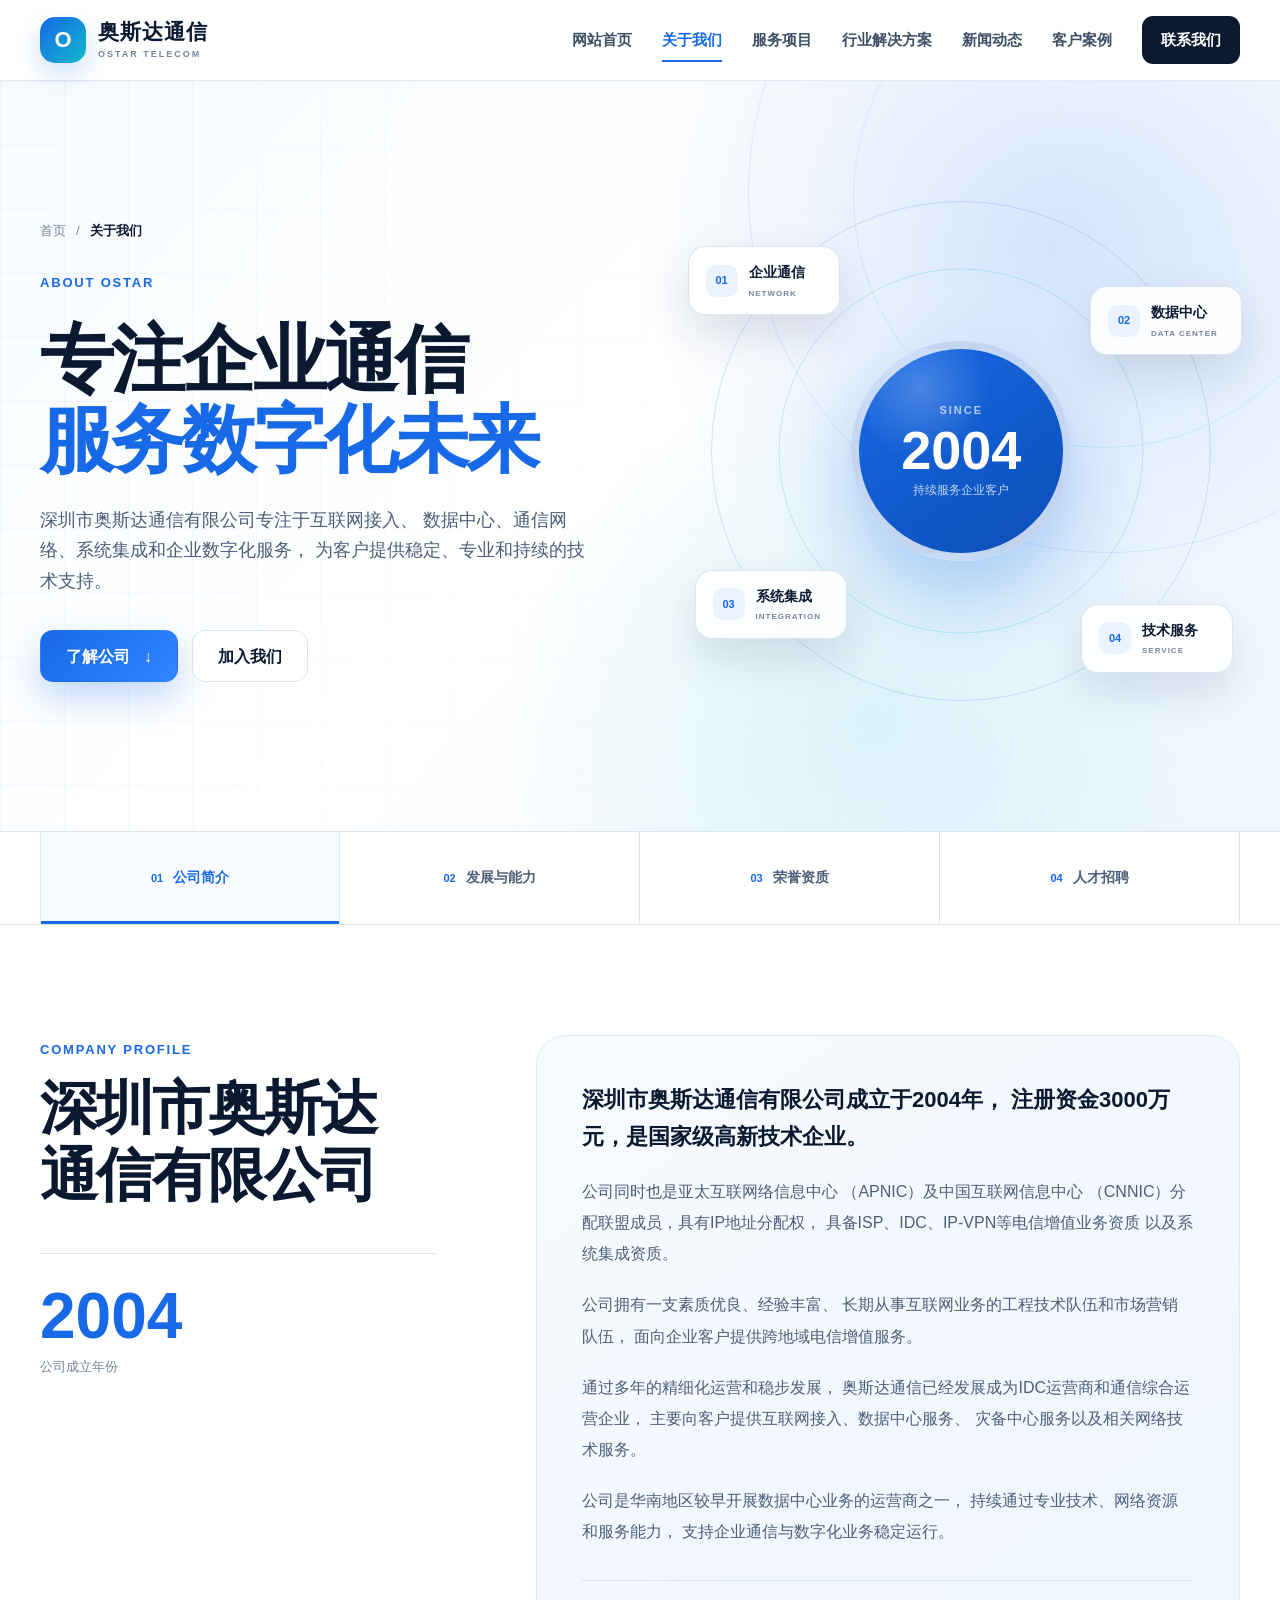
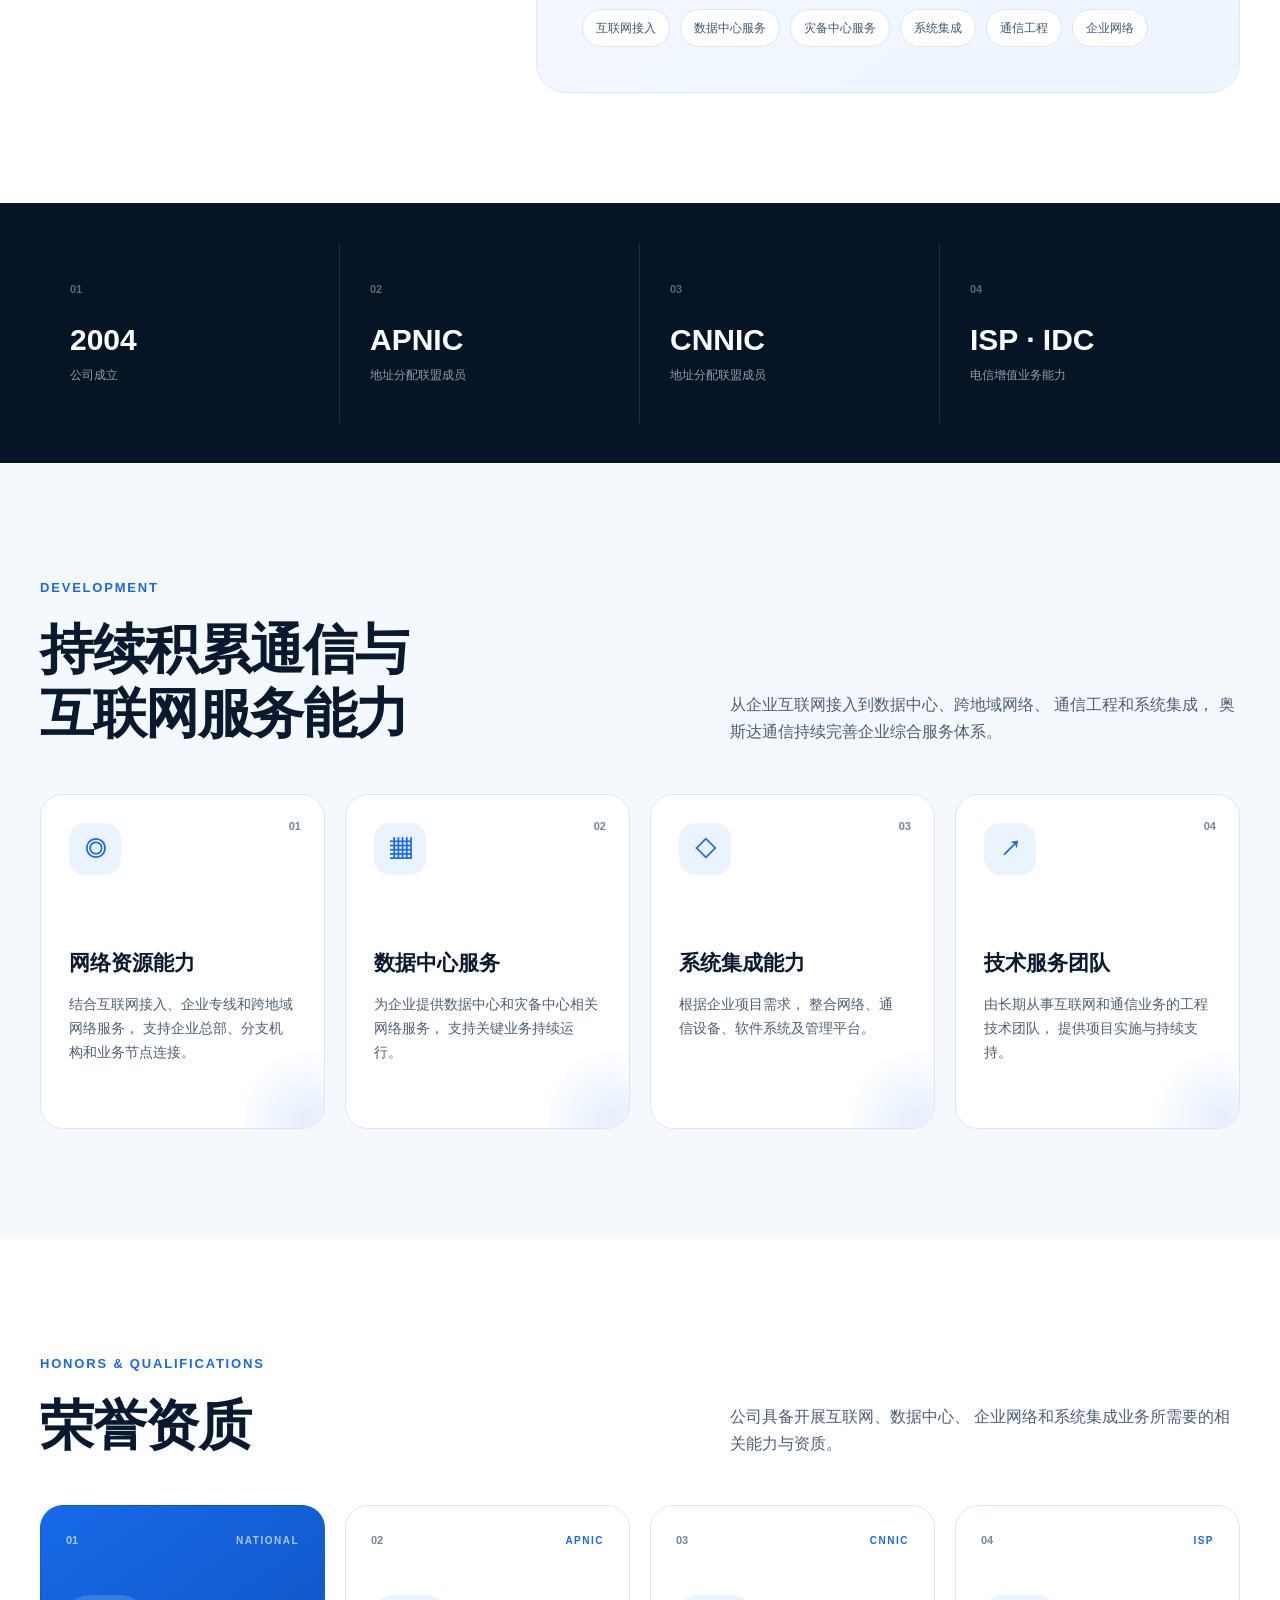
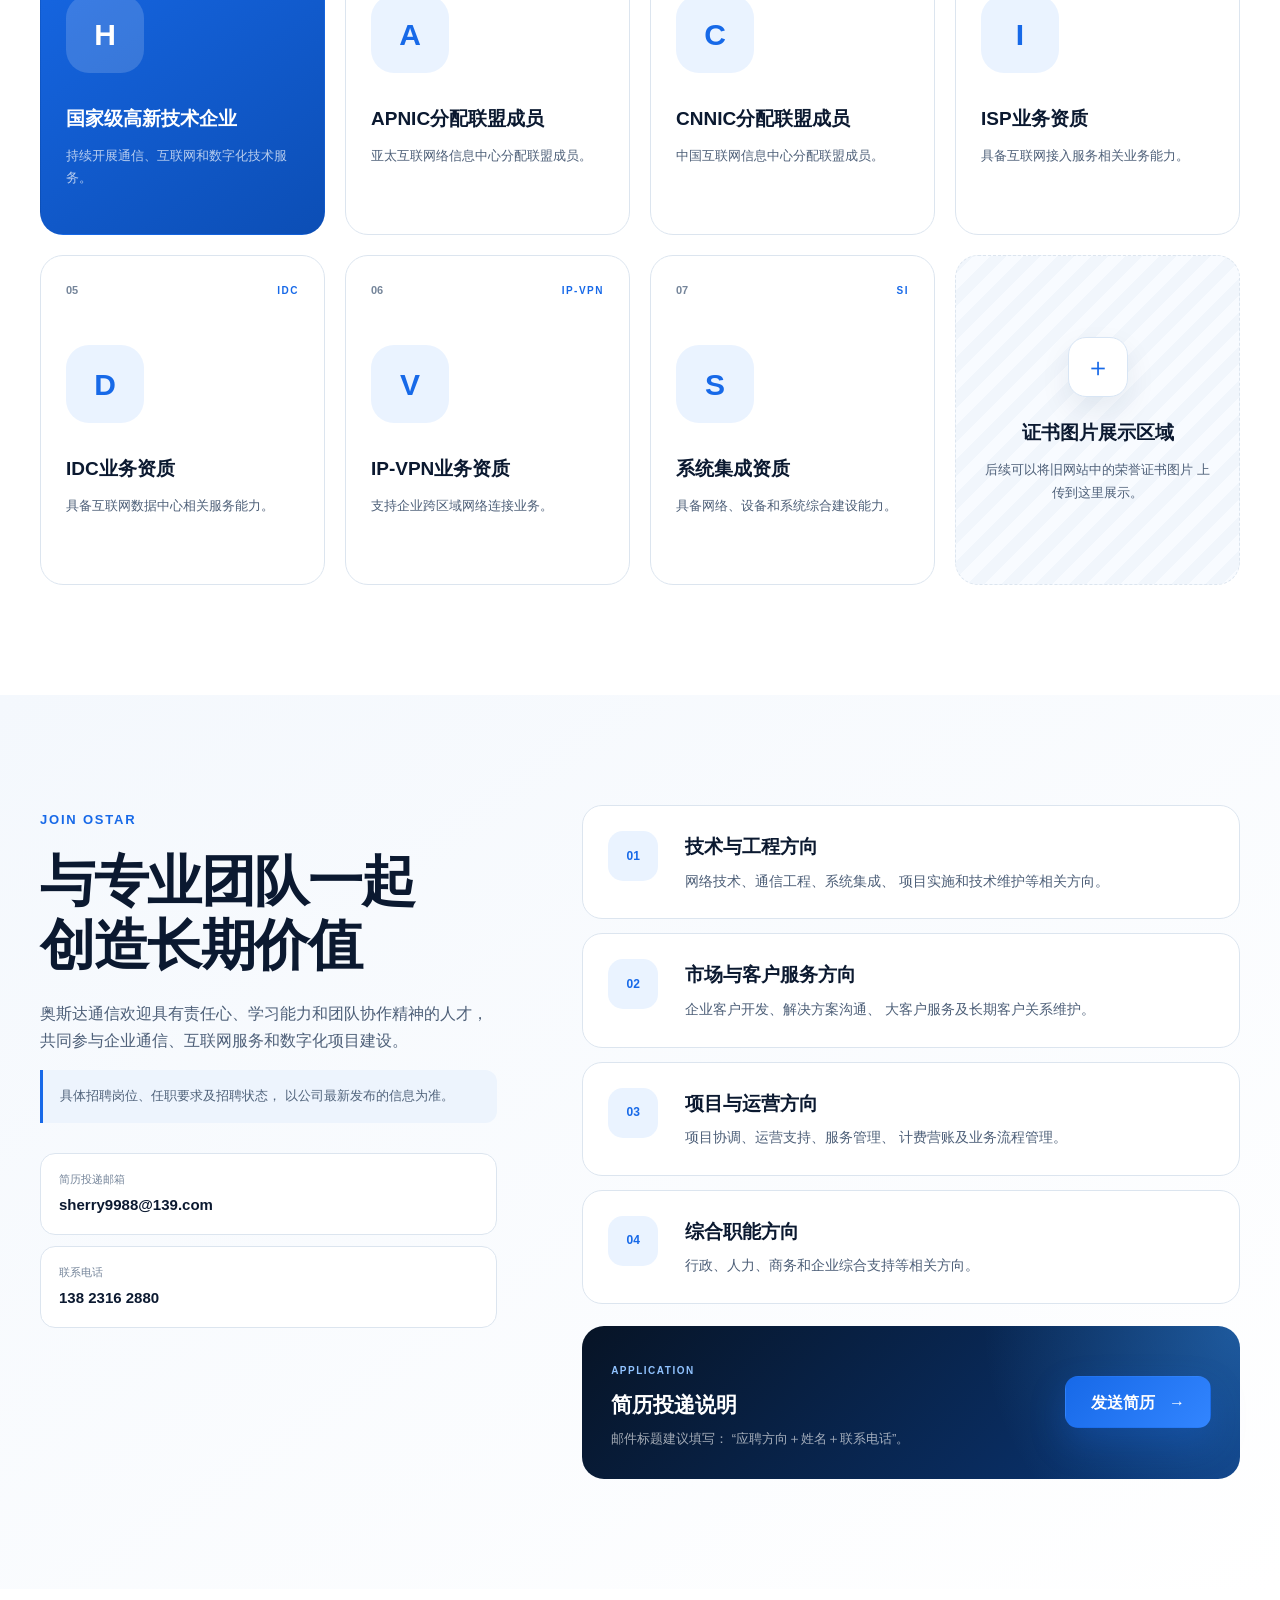
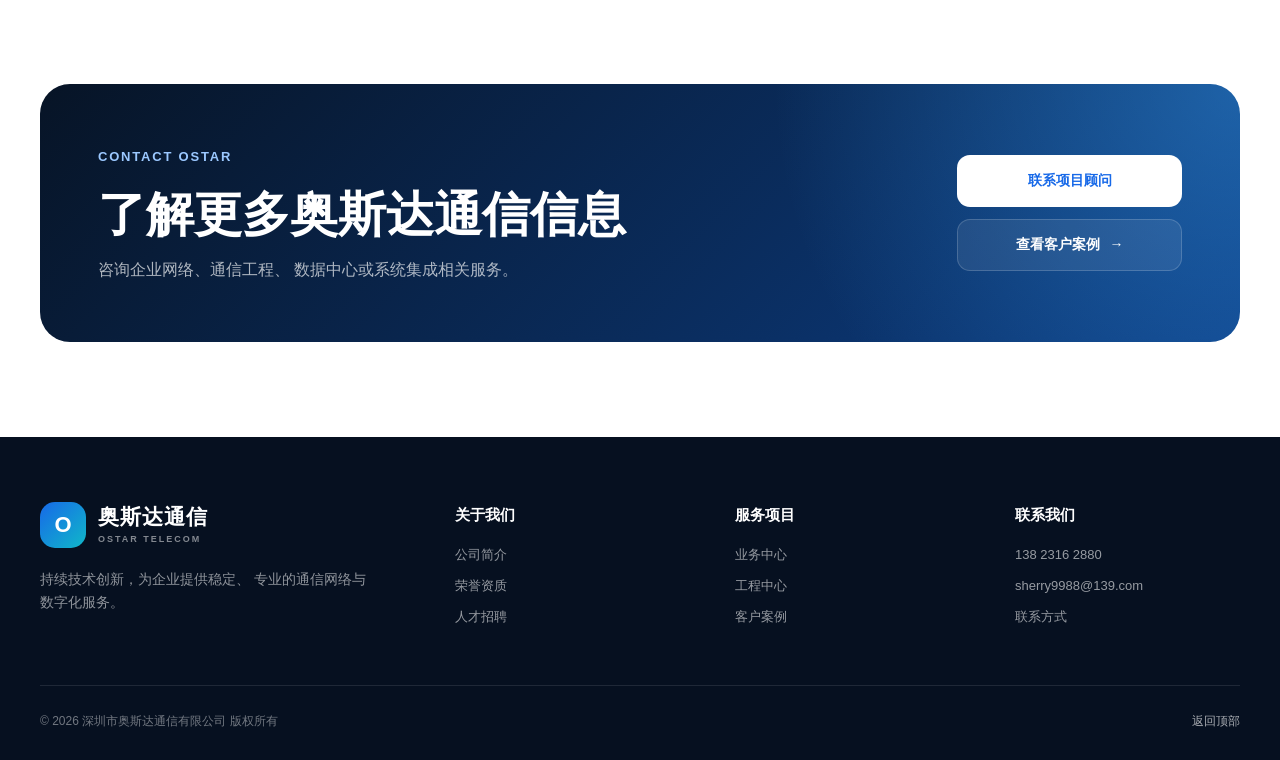
==== commit 5860f131: "Restore website pages and remove old logo" ====
--- a/about.html
+++ b/about.html
@@ -2,1098 +2,1251 @@
 <html lang="zh-CN">
 
 <head>
-  <meta charset="UTF-8">
-
-  <meta
-    name="viewport"
-    content="width=device-width, initial-scale=1.0"
-  >
-
-  <meta
-    name="description"
-    content="了解深圳市奥斯达通信有限公司的公司简介、荣誉资质和人才招聘信息。"
-  >
-
-  <title>关于我们｜奥斯达通信</title>
-
-  <!-- 网站公共样式 -->
-  <link
-    rel="stylesheet"
-    href="css/style.css"
-  >
-
-  <!-- 关于我们页面专用样式 -->
-  <link
-    rel="stylesheet"
-    href="css/about.css"
-  >
+    <meta charset="UTF-8">
+
+    <meta
+        name="viewport"
+        content="width=device-width, initial-scale=1.0"
+    >
+
+    <meta
+        name="description"
+        content="了解深圳市奥斯达通信有限公司的公司简介、荣誉资质和人才招聘信息。"
+    >
+
+    <title>关于我们｜奥斯达通信</title>
+
+    <!-- 首页公共样式 -->
+    <link
+        rel="stylesheet"
+        href="css/style.css"
+    >
+
+    <!-- 关于我们页面专用样式 -->
+    <link
+        rel="stylesheet"
+        href="css/about.css"
+    >
 </head>
 
 <body>
 
-  <a
-    class="skip-link"
-    href="#main"
-  >
-    跳到主要内容
-  </a>
-
-  <!-- 顶部导航栏 -->
-  <header
-    class="site-header"
-    id="top"
-  >
-    <div class="container header-inner">
-
-      <!-- 新 Logo -->
-      <a
-        class="brand"
-        href="index.html"
-        aria-label="返回奥斯达通信首页"
-      >
-        <img
-          src="images/ostar-logo-web.jpg"
-          alt="奥斯达通信 Ostar Telecom"
+    <!-- ========================================
+         1. 顶部导航栏
+    ========================================= -->
+
+    <header class="site-header">
+
+        <div class="container header-inner">
+
+            <a
+                class="brand"
+                href="index.html"
+                aria-label="返回奥斯达通信首页"
+            >
+                <span class="brand-mark">O</span>
+
+                <span class="brand-text">
+                    <strong>奥斯达通信</strong>
+                    <small>OSTAR TELECOM</small>
+                </span>
+            </a>
+
+
+            <nav
+                class="main-nav"
+                id="mainNav"
+                aria-label="主要导航"
+            >
+                <a href="index.html">
+                    网站首页
+                </a>
+
+                <a
+                    class="active"
+                    href="about.html"
+                >
+                    关于我们
+                </a>
+
+                <a href="index.html#services">
+                    服务项目
+                </a>
+
+                <a href="index.html#solutions">
+                    行业解决方案
+                </a>
+
+                <a href="index.html#news">
+                    新闻动态
+                </a>
+
+                <a href="cases.html">
+                    客户案例
+                </a>
+
+                <a
+                    class="nav-contact"
+                    href="index.html#contact"
+                >
+                    联系我们
+                </a>
+            </nav>
+
+
+            <button
+                class="menu-toggle"
+                id="menuToggle"
+                type="button"
+                aria-label="打开导航菜单"
+                aria-expanded="false"
+                aria-controls="mainNav"
+            >
+                <span></span>
+                <span></span>
+                <span></span>
+            </button>
+
+        </div>
+
+    </header>
+
+
+    <main>
+
+        <!-- ========================================
+             2. 关于我们首屏
+        ========================================= -->
+
+        <section class="about-page-hero">
+
+            <div class="about-hero-grid"></div>
+
+            <div class="container about-page-hero-layout">
+
+                <div class="about-page-hero-content">
+
+                    <div class="about-breadcrumb">
+
+                        <a href="index.html">
+                            首页
+                        </a>
+
+                        <span>/</span>
+
+                        <strong>
+                            关于我们
+                        </strong>
+
+                    </div>
+
+
+                    <span class="section-label">
+                        ABOUT OSTAR
+                    </span>
+
+
+                    <h1>
+                        专注企业通信
+                        <br>
+
+                        <em>
+                            服务数字化未来
+                        </em>
+                    </h1>
+
+
+                    <p>
+                        深圳市奥斯达通信有限公司专注于互联网接入、
+                        数据中心、通信网络、系统集成和企业数字化服务，
+                        为客户提供稳定、专业和持续的技术支持。
+                    </p>
+
+
+                    <div class="about-hero-actions">
+
+                        <a
+                            class="button button-primary"
+                            href="#companyProfile"
+                        >
+                            了解公司
+                            <span>↓</span>
+                        </a>
+
+                        <a
+                            class="button button-secondary"
+                            href="#careers"
+                        >
+                            加入我们
+                        </a>
+
+                    </div>
+
+                </div>
+
+
+                <!-- 右侧视觉区域 -->
+                <div class="about-page-visual">
+
+                    <div class="about-orbit about-orbit-one"></div>
+                    <div class="about-orbit about-orbit-two"></div>
+
+                    <div class="about-core">
+
+                        <span class="about-core-small">
+                            SINCE
+                        </span>
+
+                        <strong>
+                            2004
+                        </strong>
+
+                        <span>
+                            持续服务企业客户
+                        </span>
+
+                    </div>
+
+
+                    <div class="about-floating-item about-floating-one">
+
+                        <span>01</span>
+
+                        <div>
+                            <strong>企业通信</strong>
+                            <small>NETWORK</small>
+                        </div>
+
+                    </div>
+
+
+                    <div class="about-floating-item about-floating-two">
+
+                        <span>02</span>
+
+                        <div>
+                            <strong>数据中心</strong>
+                            <small>DATA CENTER</small>
+                        </div>
+
+                    </div>
+
+
+                    <div class="about-floating-item about-floating-three">
+
+                        <span>03</span>
+
+                        <div>
+                            <strong>系统集成</strong>
+                            <small>INTEGRATION</small>
+                        </div>
+
+                    </div>
+
+
+                    <div class="about-floating-item about-floating-four">
+
+                        <span>04</span>
+
+                        <div>
+                            <strong>技术服务</strong>
+                            <small>SERVICE</small>
+                        </div>
+
+                    </div>
+
+                </div>
+
+            </div>
+
+        </section>
+
+
+        <!-- ========================================
+             3. 页面内部导航
+        ========================================= -->
+
+        <section class="about-subnav-section">
+
+            <div class="container about-subnav">
+
+                <a
+                    class="active"
+                    href="#companyProfile"
+                >
+                    <span>01</span>
+                    公司简介
+                </a>
+
+                <a href="#development">
+                    <span>02</span>
+                    发展与能力
+                </a>
+
+                <a href="#honors">
+                    <span>03</span>
+                    荣誉资质
+                </a>
+
+                <a href="#careers">
+                    <span>04</span>
+                    人才招聘
+                </a>
+
+            </div>
+
+        </section>
+
+
+        <!-- ========================================
+             4. 公司简介
+        ========================================= -->
+
+        <section
+            class="section company-profile-section"
+            id="companyProfile"
         >
-      </a>
-
-      <!-- 主导航 -->
-      <nav
-        class="main-nav"
-        id="mainNav"
-        aria-label="主要导航"
-      >
-
-        <a href="index.html">
-          网站首页
-        </a>
-
-        <a
-          class="active"
-          href="about.html"
+
+            <div class="container company-profile-layout">
+
+                <div class="company-profile-heading reveal">
+
+                    <span class="section-label">
+                        COMPANY PROFILE
+                    </span>
+
+                    <h2>
+                        深圳市奥斯达
+                        <br>
+                        通信有限公司
+                    </h2>
+
+                    <div class="company-profile-year">
+
+                        <strong>
+                            2004
+                        </strong>
+
+                        <span>
+                            公司成立年份
+                        </span>
+
+                    </div>
+
+                </div>
+
+
+                <div class="company-profile-content reveal">
+
+                    <p class="company-introduction-lead">
+                        深圳市奥斯达通信有限公司成立于2004年，
+                        注册资金3000万元，是国家级高新技术企业。
+                    </p>
+
+                    <p>
+                        公司同时也是亚太互联网络信息中心
+                        （APNIC）及中国互联网信息中心
+                        （CNNIC）分配联盟成员，具有IP地址分配权，
+                        具备ISP、IDC、IP-VPN等电信增值业务资质
+                        以及系统集成资质。
+                    </p>
+
+                    <p>
+                        公司拥有一支素质优良、经验丰富、
+                        长期从事互联网业务的工程技术队伍和市场营销队伍，
+                        面向企业客户提供跨地域电信增值服务。
+                    </p>
+
+                    <p>
+                        通过多年的精细化运营和稳步发展，
+                        奥斯达通信已经发展成为IDC运营商和通信综合运营企业，
+                        主要向客户提供互联网接入、数据中心服务、
+                        灾备中心服务以及相关网络技术服务。
+                    </p>
+
+                    <p>
+                        公司是华南地区较早开展数据中心业务的运营商之一，
+                        持续通过专业技术、网络资源和服务能力，
+                        支持企业通信与数字化业务稳定运行。
+                    </p>
+
+
+                    <div class="company-profile-keywords">
+
+                        <span>
+                            互联网接入
+                        </span>
+
+                        <span>
+                            数据中心服务
+                        </span>
+
+                        <span>
+                            灾备中心服务
+                        </span>
+
+                        <span>
+                            系统集成
+                        </span>
+
+                        <span>
+                            通信工程
+                        </span>
+
+                        <span>
+                            企业网络
+                        </span>
+
+                    </div>
+
+                </div>
+
+            </div>
+
+        </section>
+
+
+        <!-- ========================================
+             5. 企业核心数据
+        ========================================= -->
+
+        <section class="about-data-section">
+
+            <div class="container about-data-grid">
+
+                <article class="reveal">
+
+                    <span>
+                        01
+                    </span>
+
+                    <strong>
+                        2004
+                    </strong>
+
+                    <p>
+                        公司成立
+                    </p>
+
+                </article>
+
+
+                <article class="reveal">
+
+                    <span>
+                        02
+                    </span>
+
+                    <strong>
+                        APNIC
+                    </strong>
+
+                    <p>
+                        地址分配联盟成员
+                    </p>
+
+                </article>
+
+
+                <article class="reveal">
+
+                    <span>
+                        03
+                    </span>
+
+                    <strong>
+                        CNNIC
+                    </strong>
+
+                    <p>
+                        地址分配联盟成员
+                    </p>
+
+                </article>
+
+
+                <article class="reveal">
+
+                    <span>
+                        04
+                    </span>
+
+                    <strong>
+                        ISP · IDC
+                    </strong>
+
+                    <p>
+                        电信增值业务能力
+                    </p>
+
+                </article>
+
+            </div>
+
+        </section>
+
+
+        <!-- ========================================
+             6. 发展与能力
+        ========================================= -->
+
+        <section
+            class="section development-section"
+            id="development"
         >
-          关于我们
-        </a>
-
-        <a href="index.html#services">
-          服务项目
-        </a>
-
-        <a href="cases.html">
-          行业解决方案
-        </a>
-
-        <a href="news.html">
-          新闻动态
-        </a>
-
-        <a href="cases.html">
-          客户案例
-        </a>
-
-        <a
-          class="nav-contact"
-          href="index.html#contact"
+
+            <div class="container">
+
+                <div class="about-section-heading reveal">
+
+                    <div>
+
+                        <span class="section-label">
+                            DEVELOPMENT
+                        </span>
+
+                        <h2>
+                            持续积累通信与
+                            <br>
+                            互联网服务能力
+                        </h2>
+
+                    </div>
+
+                    <p>
+                        从企业互联网接入到数据中心、跨地域网络、
+                        通信工程和系统集成，
+                        奥斯达通信持续完善企业综合服务体系。
+                    </p>
+
+                </div>
+
+
+                <div class="development-grid">
+
+                    <article class="development-card reveal">
+
+                        <span class="development-number">
+                            01
+                        </span>
+
+                        <div class="development-icon">
+                            ◎
+                        </div>
+
+                        <h3>
+                            网络资源能力
+                        </h3>
+
+                        <p>
+                            结合互联网接入、企业专线和跨地域网络服务，
+                            支持企业总部、分支机构和业务节点连接。
+                        </p>
+
+                    </article>
+
+
+                    <article class="development-card reveal">
+
+                        <span class="development-number">
+                            02
+                        </span>
+
+                        <div class="development-icon">
+                            ▦
+                        </div>
+
+                        <h3>
+                            数据中心服务
+                        </h3>
+
+                        <p>
+                            为企业提供数据中心和灾备中心相关网络服务，
+                            支持关键业务持续运行。
+                        </p>
+
+                    </article>
+
+
+                    <article class="development-card reveal">
+
+                        <span class="development-number">
+                            03
+                        </span>
+
+                        <div class="development-icon">
+                            ◇
+                        </div>
+
+                        <h3>
+                            系统集成能力
+                        </h3>
+
+                        <p>
+                            根据企业项目需求，
+                            整合网络、通信设备、软件系统及管理平台。
+                        </p>
+
+                    </article>
+
+
+                    <article class="development-card reveal">
+
+                        <span class="development-number">
+                            04
+                        </span>
+
+                        <div class="development-icon">
+                            ↗
+                        </div>
+
+                        <h3>
+                            技术服务团队
+                        </h3>
+
+                        <p>
+                            由长期从事互联网和通信业务的工程技术团队，
+                            提供项目实施与持续支持。
+                        </p>
+
+                    </article>
+
+                </div>
+
+            </div>
+
+        </section>
+
+
+        <!-- ========================================
+             7. 荣誉资质
+        ========================================= -->
+
+        <section
+            class="section honor-section"
+            id="honors"
         >
-          联系我们
-        </a>
-
-      </nav>
-
-      <!-- 手机端菜单按钮 -->
-      <button
-        class="menu-toggle"
-        id="menuToggle"
-        type="button"
-        aria-label="打开导航菜单"
-        aria-expanded="false"
-        aria-controls="mainNav"
-      >
-        <span></span>
-        <span></span>
-        <span></span>
-      </button>
-
-    </div>
-  </header>
-
-  <main id="main">
-
-    <!-- 关于我们首屏 -->
-    <section class="about-page-hero">
-
-      <div
-        class="about-hero-grid"
-        aria-hidden="true"
-      ></div>
-
-      <div class="container about-page-hero-layout">
-
-        <!-- 左侧文字 -->
-        <div class="about-page-hero-content reveal">
-
-          <div class="about-breadcrumb">
-
-            <a href="index.html">
-              首页
+
+            <div class="container">
+
+                <div class="about-section-heading reveal">
+
+                    <div>
+
+                        <span class="section-label">
+                            HONORS & QUALIFICATIONS
+                        </span>
+
+                        <h2>
+                            荣誉资质
+                        </h2>
+
+                    </div>
+
+                    <p>
+                        公司具备开展互联网、数据中心、
+                        企业网络和系统集成业务所需要的相关能力与资质。
+                    </p>
+
+                </div>
+
+
+                <div class="honor-grid">
+
+                    <article class="honor-card honor-featured reveal">
+
+                        <div class="honor-top">
+
+                            <span>
+                                01
+                            </span>
+
+                            <strong>
+                                NATIONAL
+                            </strong>
+
+                        </div>
+
+                        <div class="honor-symbol">
+                            H
+                        </div>
+
+                        <h3>
+                            国家级高新技术企业
+                        </h3>
+
+                        <p>
+                            持续开展通信、互联网和数字化技术服务。
+                        </p>
+
+                    </article>
+
+
+                    <article class="honor-card reveal">
+
+                        <div class="honor-top">
+
+                            <span>
+                                02
+                            </span>
+
+                            <strong>
+                                APNIC
+                            </strong>
+
+                        </div>
+
+                        <div class="honor-symbol">
+                            A
+                        </div>
+
+                        <h3>
+                            APNIC分配联盟成员
+                        </h3>
+
+                        <p>
+                            亚太互联网络信息中心分配联盟成员。
+                        </p>
+
+                    </article>
+
+
+                    <article class="honor-card reveal">
+
+                        <div class="honor-top">
+
+                            <span>
+                                03
+                            </span>
+
+                            <strong>
+                                CNNIC
+                            </strong>
+
+                        </div>
+
+                        <div class="honor-symbol">
+                            C
+                        </div>
+
+                        <h3>
+                            CNNIC分配联盟成员
+                        </h3>
+
+                        <p>
+                            中国互联网信息中心分配联盟成员。
+                        </p>
+
+                    </article>
+
+
+                    <article class="honor-card reveal">
+
+                        <div class="honor-top">
+
+                            <span>
+                                04
+                            </span>
+
+                            <strong>
+                                ISP
+                            </strong>
+
+                        </div>
+
+                        <div class="honor-symbol">
+                            I
+                        </div>
+
+                        <h3>
+                            ISP业务资质
+                        </h3>
+
+                        <p>
+                            具备互联网接入服务相关业务能力。
+                        </p>
+
+                    </article>
+
+
+                    <article class="honor-card reveal">
+
+                        <div class="honor-top">
+
+                            <span>
+                                05
+                            </span>
+
+                            <strong>
+                                IDC
+                            </strong>
+
+                        </div>
+
+                        <div class="honor-symbol">
+                            D
+                        </div>
+
+                        <h3>
+                            IDC业务资质
+                        </h3>
+
+                        <p>
+                            具备互联网数据中心相关服务能力。
+                        </p>
+
+                    </article>
+
+
+                    <article class="honor-card reveal">
+
+                        <div class="honor-top">
+
+                            <span>
+                                06
+                            </span>
+
+                            <strong>
+                                IP-VPN
+                            </strong>
+
+                        </div>
+
+                        <div class="honor-symbol">
+                            V
+                        </div>
+
+                        <h3>
+                            IP-VPN业务资质
+                        </h3>
+
+                        <p>
+                            支持企业跨区域网络连接业务。
+                        </p>
+
+                    </article>
+
+
+                    <article class="honor-card reveal">
+
+                        <div class="honor-top">
+
+                            <span>
+                                07
+                            </span>
+
+                            <strong>
+                                SI
+                            </strong>
+
+                        </div>
+
+                        <div class="honor-symbol">
+                            S
+                        </div>
+
+                        <h3>
+                            系统集成资质
+                        </h3>
+
+                        <p>
+                            具备网络、设备和系统综合建设能力。
+                        </p>
+
+                    </article>
+
+
+                    <article class="honor-card honor-upload reveal">
+
+                        <div>
+
+                            <span class="upload-icon">
+                                ＋
+                            </span>
+
+                            <h3>
+                                证书图片展示区域
+                            </h3>
+
+                            <p>
+                                后续可以将旧网站中的荣誉证书图片
+                                上传到这里展示。
+                            </p>
+
+                        </div>
+
+                    </article>
+
+                </div>
+
+            </div>
+
+        </section>
+
+
+        <!-- ========================================
+             8. 人才招聘
+        ========================================= -->
+
+        <section
+            class="section career-section"
+            id="careers"
+        >
+
+            <div class="container career-layout">
+
+                <div class="career-introduction reveal">
+
+                    <span class="section-label">
+                        JOIN OSTAR
+                    </span>
+
+                    <h2>
+                        与专业团队一起
+                        <br>
+                        创造长期价值
+                    </h2>
+
+                    <p>
+                        奥斯达通信欢迎具有责任心、学习能力和团队协作精神的人才，
+                        共同参与企业通信、互联网服务和数字化项目建设。
+                    </p>
+
+                    <p class="career-note">
+                        具体招聘岗位、任职要求及招聘状态，
+                        以公司最新发布的信息为准。
+                    </p>
+
+
+                    <div class="career-contact">
+
+                        <a href="mailto:sherry9988@139.com">
+
+                            <small>
+                                简历投递邮箱
+                            </small>
+
+                            <strong>
+                                sherry9988@139.com
+                            </strong>
+
+                        </a>
+
+
+                        <a href="tel:13823162880">
+
+                            <small>
+                                联系电话
+                            </small>
+
+                            <strong>
+                                138 2316 2880
+                            </strong>
+
+                        </a>
+
+                    </div>
+
+                </div>
+
+
+                <div class="career-content reveal">
+
+                    <article>
+
+                        <span class="career-number">
+                            01
+                        </span>
+
+                        <div>
+
+                            <h3>
+                                技术与工程方向
+                            </h3>
+
+                            <p>
+                                网络技术、通信工程、系统集成、
+                                项目实施和技术维护等相关方向。
+                            </p>
+
+                        </div>
+
+                    </article>
+
+
+                    <article>
+
+                        <span class="career-number">
+                            02
+                        </span>
+
+                        <div>
+
+                            <h3>
+                                市场与客户服务方向
+                            </h3>
+
+                            <p>
+                                企业客户开发、解决方案沟通、
+                                大客户服务及长期客户关系维护。
+                            </p>
+
+                        </div>
+
+                    </article>
+
+
+                    <article>
+
+                        <span class="career-number">
+                            03
+                        </span>
+
+                        <div>
+
+                            <h3>
+                                项目与运营方向
+                            </h3>
+
+                            <p>
+                                项目协调、运营支持、服务管理、
+                                计费营账及业务流程管理。
+                            </p>
+
+                        </div>
+
+                    </article>
+
+
+                    <article>
+
+                        <span class="career-number">
+                            04
+                        </span>
+
+                        <div>
+
+                            <h3>
+                                综合职能方向
+                            </h3>
+
+                            <p>
+                                行政、人力、商务和企业综合支持等相关方向。
+                            </p>
+
+                        </div>
+
+                    </article>
+
+
+                    <div class="career-apply-box">
+
+                        <div>
+
+                            <span>
+                                APPLICATION
+                            </span>
+
+                            <h3>
+                                简历投递说明
+                            </h3>
+
+                            <p>
+                                邮件标题建议填写：
+                                “应聘方向＋姓名＋联系电话”。
+                            </p>
+
+                        </div>
+
+
+                        <a
+                            class="button button-primary"
+                            href="mailto:sherry9988@139.com"
+                        >
+                            发送简历
+                            <span>→</span>
+                        </a>
+
+                    </div>
+
+                </div>
+
+            </div>
+
+        </section>
+
+
+        <!-- ========================================
+             9. 联系行动区域
+        ========================================= -->
+
+        <section class="about-contact-section">
+
+            <div class="container about-contact-box reveal">
+
+                <div>
+
+                    <span class="section-label section-label-light">
+                        CONTACT OSTAR
+                    </span>
+
+                    <h2>
+                        了解更多奥斯达通信信息
+                    </h2>
+
+                    <p>
+                        咨询企业网络、通信工程、
+                        数据中心或系统集成相关服务。
+                    </p>
+
+                </div>
+
+
+                <div class="about-contact-actions">
+
+                    <a
+                        class="about-white-button"
+                        href="index.html#contact"
+                    >
+                        联系项目顾问
+                    </a>
+
+                    <a
+                        class="about-case-button"
+                        href="cases.html"
+                    >
+                        查看客户案例
+                        <span>→</span>
+                    </a>
+
+                </div>
+
+            </div>
+
+        </section>
+
+    </main>
+
+
+    <!-- ========================================
+         10. 页脚
+    ========================================= -->
+
+    <footer class="site-footer">
+
+        <div class="container footer-grid">
+
+            <div class="footer-brand">
+
+                <a
+                    class="brand footer-logo"
+                    href="index.html"
+                >
+                    <span class="brand-mark">O</span>
+
+                    <span class="brand-text">
+                        <strong>奥斯达通信</strong>
+                        <small>OSTAR TELECOM</small>
+                    </span>
+                </a>
+
+                <p>
+                    持续技术创新，为企业提供稳定、
+                    专业的通信网络与数字化服务。
+                </p>
+
+            </div>
+
+
+            <div class="footer-column">
+
+                <h3>
+                    关于我们
+                </h3>
+
+                <a href="#companyProfile">
+                    公司简介
+                </a>
+
+                <a href="#honors">
+                    荣誉资质
+                </a>
+
+                <a href="#careers">
+                    人才招聘
+                </a>
+
+            </div>
+
+
+            <div class="footer-column">
+
+                <h3>
+                    服务项目
+                </h3>
+
+                <a href="index.html#services">
+                    业务中心
+                </a>
+
+                <a href="index.html#services">
+                    工程中心
+                </a>
+
+                <a href="cases.html">
+                    客户案例
+                </a>
+
+            </div>
+
+
+            <div class="footer-column">
+
+                <h3>
+                    联系我们
+                </h3>
+
+                <a href="tel:13823162880">
+                    138 2316 2880
+                </a>
+
+                <a href="mailto:sherry9988@139.com">
+                    sherry9988@139.com
+                </a>
+
+                <a href="index.html#contact">
+                    联系方式
+                </a>
+
+            </div>
+
+        </div>
+
+
+        <div class="container footer-bottom">
+
+            <p>
+                ©
+                <span id="currentYear">
+                    2026
+                </span>
+                深圳市奥斯达通信有限公司 版权所有
+            </p>
+
+            <a href="#">
+                返回顶部
             </a>
 
-            <span>/</span>
-
-            <strong>
-              关于我们
-            </strong>
-
-          </div>
-
-          <span class="section-label">
-            ABOUT OSTAR
-          </span>
-
-          <h1>
-            专注企业通信
-            <br>
-            <em>服务数字化未来</em>
-          </h1>
-
-          <p>
-            深圳市奥斯达通信有限公司专注于互联网接入、
-            数据中心、通信网络、系统集成和企业数字化服务，
-            为客户提供稳定、专业和持续的技术支持。
-          </p>
-
-          <div class="about-hero-actions">
-
-            <a
-              class="button button-primary"
-              href="#companyProfile"
-            >
-              了解公司
-              <span>↓</span>
-            </a>
-
-            <a
-              class="button button-secondary"
-              href="#careers"
-            >
-              加入我们
-            </a>
-
-          </div>
-
         </div>
 
-        <!-- 右侧视觉区域 -->
-        <div
-          class="about-page-visual reveal"
-          aria-label="奥斯达通信业务能力示意图"
-        >
-
-          <div class="about-orbit about-orbit-one"></div>
-          <div class="about-orbit about-orbit-two"></div>
-
-          <div class="about-core">
-
-            <span class="about-core-small">
-              SINCE
-            </span>
-
-            <strong>
-              2004
-            </strong>
-
-            <span>
-              持续服务企业客户
-            </span>
-
-          </div>
-
-          <div class="about-floating-item about-floating-one">
-
-            <span>01</span>
-
-            <div>
-              <strong>企业通信</strong>
-              <small>NETWORK</small>
-            </div>
-
-          </div>
-
-          <div class="about-floating-item about-floating-two">
-
-            <span>02</span>
-
-            <div>
-              <strong>数据中心</strong>
-              <small>DATA CENTER</small>
-            </div>
-
-          </div>
-
-          <div class="about-floating-item about-floating-three">
-
-            <span>03</span>
-
-            <div>
-              <strong>系统集成</strong>
-              <small>INTEGRATION</small>
-            </div>
-
-          </div>
-
-          <div class="about-floating-item about-floating-four">
-
-            <span>04</span>
-
-            <div>
-              <strong>技术服务</strong>
-              <small>SERVICE</small>
-            </div>
-
-          </div>
-
-        </div>
-
-      </div>
-    </section>
-
-    <!-- 页面内部导航 -->
-    <section class="about-subnav-section">
-
-      <div class="container about-subnav">
-
-        <a
-          class="active"
-          href="#companyProfile"
-        >
-          <span>01</span>
-          公司简介
-        </a>
-
-        <a href="#development">
-          <span>02</span>
-          发展与能力
-        </a>
-
-        <a href="#honors">
-          <span>03</span>
-          荣誉资质
-        </a>
-
-        <a href="#careers">
-          <span>04</span>
-          人才招聘
-        </a>
-
-      </div>
-    </section>
-
-    <!-- 公司简介 -->
-    <section
-      class="section company-profile-section"
-      id="companyProfile"
-    >
-      <div class="container company-profile-layout">
-
-        <div class="company-profile-heading reveal">
-
-          <span class="section-label">
-            COMPANY PROFILE
-          </span>
-
-          <h2>
-            深圳市奥斯达
-            <br>
-            通信有限公司
-          </h2>
-
-          <div class="company-profile-year">
-
-            <strong>
-              2004
-            </strong>
-
-            <span>
-              公司成立年份
-            </span>
-
-          </div>
-
-        </div>
-
-        <div class="company-profile-content reveal">
-
-          <p class="company-introduction-lead">
-            深圳市奥斯达通信有限公司成立于2004年，
-            注册资金3000万元，是国家级高新技术企业。
-          </p>
-
-          <p>
-            公司同时也是亚太互联网络信息中心（APNIC）
-            及中国互联网信息中心（CNNIC）分配联盟成员，
-            具有IP地址分配权，具备ISP、IDC、IP-VPN等
-            电信增值业务资质以及系统集成资质。
-          </p>
-
-          <p>
-            公司拥有一支素质优良、经验丰富、
-            长期从事互联网业务的工程技术队伍和市场营销队伍，
-            面向企业客户提供跨地域电信增值服务。
-          </p>
-
-          <p>
-            通过多年的精细化运营和稳步发展，
-            奥斯达通信已经发展成为IDC运营商和通信综合运营企业，
-            主要向客户提供互联网接入、数据中心服务、
-            灾备中心服务以及相关网络技术服务。
-          </p>
-
-          <p>
-            公司是华南地区较早开展数据中心业务的运营商之一，
-            持续通过专业技术、网络资源和服务能力，
-            支持企业通信与数字化业务稳定运行。
-          </p>
-
-          <div class="company-profile-keywords">
-
-            <span>互联网接入</span>
-            <span>数据中心服务</span>
-            <span>灾备中心服务</span>
-            <span>系统集成</span>
-            <span>通信工程</span>
-            <span>企业网络</span>
-
-          </div>
-
-        </div>
-
-      </div>
-    </section>
-
-    <!-- 企业核心数据 -->
-    <section class="about-data-section">
-
-      <div class="container about-data-grid">
-
-        <article class="reveal">
-
-          <span>01</span>
-
-          <strong>
-            2004
-          </strong>
-
-          <p>
-            公司成立
-          </p>
-
-        </article>
-
-        <article class="reveal">
-
-          <span>02</span>
-
-          <strong>
-            APNIC
-          </strong>
-
-          <p>
-            地址分配联盟成员
-          </p>
-
-        </article>
-
-        <article class="reveal">
-
-          <span>03</span>
-
-          <strong>
-            CNNIC
-          </strong>
-
-          <p>
-            地址分配联盟成员
-          </p>
-
-        </article>
-
-        <article class="reveal">
-
-          <span>04</span>
-
-          <strong>
-            ISP · IDC
-          </strong>
-
-          <p>
-            电信增值业务能力
-          </p>
-
-        </article>
-
-      </div>
-    </section>
-
-    <!-- 发展与能力 -->
-    <section
-      class="section development-section"
-      id="development"
-    >
-      <div class="container">
-
-        <div class="about-section-heading reveal">
-
-          <div>
-
-            <span class="section-label">
-              DEVELOPMENT
-            </span>
-
-            <h2>
-              持续积累通信与
-              <br>
-              互联网服务能力
-            </h2>
-
-          </div>
-
-          <p>
-            从企业互联网接入到数据中心、跨地域网络、
-            通信工程和系统集成，
-            奥斯达通信持续完善企业综合服务体系。
-          </p>
-
-        </div>
-
-        <div class="development-grid">
-
-          <article class="development-card reveal">
-
-            <span class="development-number">
-              01
-            </span>
-
-            <div class="development-icon">
-              ◎
-            </div>
-
-            <h3>
-              网络资源能力
-            </h3>
-
-            <p>
-              结合互联网接入、企业专线和跨地域网络服务，
-              支持企业总部、分支机构和业务节点连接。
-            </p>
-
-          </article>
-
-          <article class="development-card reveal">
-
-            <span class="development-number">
-              02
-            </span>
-
-            <div class="development-icon">
-              ▦
-            </div>
-
-            <h3>
-              数据中心服务
-            </h3>
-
-            <p>
-              为企业提供数据中心和灾备中心相关网络服务，
-              支持关键业务持续运行。
-            </p>
-
-          </article>
-
-          <article class="development-card reveal">
-
-            <span class="development-number">
-              03
-            </span>
-
-            <div class="development-icon">
-              ◇
-            </div>
-
-            <h3>
-              系统集成能力
-            </h3>
-
-            <p>
-              根据企业项目需求，
-              整合网络、通信设备、软件系统及管理平台。
-            </p>
-
-          </article>
-
-          <article class="development-card reveal">
-
-            <span class="development-number">
-              04
-            </span>
-
-            <div class="development-icon">
-              ↗
-            </div>
-
-            <h3>
-              技术服务团队
-            </h3>
-
-            <p>
-              由长期从事互联网和通信业务的工程技术团队，
-              提供项目实施与持续支持。
-            </p>
-
-          </article>
-
-        </div>
-
-      </div>
-    </section>
-
-    <!-- 荣誉资质 -->
-    <section
-      class="section honor-section"
-      id="honors"
-    >
-      <div class="container">
-
-        <div class="about-section-heading reveal">
-
-          <div>
-
-            <span class="section-label">
-              HONORS &amp; QUALIFICATIONS
-            </span>
-
-            <h2>
-              荣誉资质
-            </h2>
-
-          </div>
-
-          <p>
-            公司具备开展互联网、数据中心、
-            企业网络和系统集成业务所需要的相关能力与资质。
-          </p>
-
-        </div>
-
-        <div class="honor-grid">
-
-          <article class="honor-card honor-featured reveal">
-
-            <div class="honor-top">
-              <span>01</span>
-              <strong>NATIONAL</strong>
-            </div>
-
-            <div class="honor-symbol">
-              H
-            </div>
-
-            <h3>
-              国家级高新技术企业
-            </h3>
-
-            <p>
-              持续开展通信、互联网和数字化技术服务。
-            </p>
-
-          </article>
-
-          <article class="honor-card reveal">
-
-            <div class="honor-top">
-              <span>02</span>
-              <strong>APNIC</strong>
-            </div>
-
-            <div class="honor-symbol">
-              A
-            </div>
-
-            <h3>
-              APNIC分配联盟成员
-            </h3>
-
-            <p>
-              亚太互联网络信息中心分配联盟成员。
-            </p>
-
-          </article>
-
-          <article class="honor-card reveal">
-
-            <div class="honor-top">
-              <span>03</span>
-              <strong>CNNIC</strong>
-            </div>
-
-            <div class="honor-symbol">
-              C
-            </div>
-
-            <h3>
-              CNNIC分配联盟成员
-            </h3>
-
-            <p>
-              中国互联网信息中心分配联盟成员。
-            </p>
-
-          </article>
-
-          <article class="honor-card reveal">
-
-            <div class="honor-top">
-              <span>04</span>
-              <strong>ISP</strong>
-            </div>
-
-            <div class="honor-symbol">
-              I
-            </div>
-
-            <h3>
-              ISP业务资质
-            </h3>
-
-            <p>
-              具备互联网接入服务相关业务能力。
-            </p>
-
-          </article>
-
-          <article class="honor-card reveal">
-
-            <div class="honor-top">
-              <span>05</span>
-              <strong>IDC</strong>
-            </div>
-
-            <div class="honor-symbol">
-              D
-            </div>
-
-            <h3>
-              IDC业务资质
-            </h3>
-
-            <p>
-              具备互联网数据中心相关服务能力。
-            </p>
-
-          </article>
-
-          <article class="honor-card reveal">
-
-            <div class="honor-top">
-              <span>06</span>
-              <strong>IP-VPN</strong>
-            </div>
-
-            <div class="honor-symbol">
-              V
-            </div>
-
-            <h3>
-              IP-VPN业务资质
-            </h3>
-
-            <p>
-              支持企业跨区域网络连接业务。
-            </p>
-
-          </article>
-
-          <article class="honor-card reveal">
-
-            <div class="honor-top">
-              <span>07</span>
-              <strong>SI</strong>
-            </div>
-
-            <div class="honor-symbol">
-              S
-            </div>
-
-            <h3>
-              系统集成资质
-            </h3>
-
-            <p>
-              具备网络、设备和系统综合建设能力。
-            </p>
-
-          </article>
-
-          <article class="honor-card honor-upload reveal">
-
-            <div>
-
-              <span class="upload-icon">
-                ＋
-              </span>
-
-              <h3>
-                证书图片展示区域
-              </h3>
-
-              <p>
-                后续可以将公司荣誉证书图片
-                上传到这里展示。
-              </p>
-
-            </div>
-
-          </article>
-
-        </div>
-
-      </div>
-    </section>
-
-    <!-- 人才招聘 -->
-    <section
-      class="section career-section"
-      id="careers"
-    >
-      <div class="container career-layout">
-
-        <div class="career-introduction reveal">
-
-          <span class="section-label">
-            JOIN OSTAR
-          </span>
-
-          <h2>
-            与专业团队一起
-            <br>
-            创造长期价值
-          </h2>
-
-          <p>
-            奥斯达通信欢迎具有责任心、学习能力和团队协作精神的人才，
-            共同参与企业通信、互联网服务和数字化项目建设。
-          </p>
-
-          <p class="career-note">
-            具体招聘岗位、任职要求及招聘状态，
-            以公司最新发布的信息为准。
-          </p>
-
-          <div class="career-contact">
-
-            <a href="mailto:sherry9988@139.com">
-
-              <small>
-                简历投递邮箱
-              </small>
-
-              <strong>
-                sherry9988@139.com
-              </strong>
-
-            </a>
-
-            <a href="tel:13823162880">
-
-              <small>
-                联系电话
-              </small>
-
-              <strong>
-                138 2316 2880
-              </strong>
-
-            </a>
-
-          </div>
-
-        </div>
-
-        <div class="career-content reveal">
-
-          <article>
-
-            <span class="career-number">
-              01
-            </span>
-
-            <div>
-
-              <h3>
-                技术与工程方向
-              </h3>
-
-              <p>
-                网络技术、通信工程、系统集成、
-                项目实施和技术维护等相关方向。
-              </p>
-
-            </div>
-
-          </article>
-
-          <article>
-
-            <span class="career-number">
-              02
-            </span>
-
-            <div>
-
-              <h3>
-                市场与客户服务方向
-              </h3>
-
-              <p>
-                企业客户开发、解决方案沟通、
-                大客户服务及长期客户关系维护。
-              </p>
-
-            </div>
-
-          </article>
-
-          <article>
-
-            <span class="career-number">
-              03
-            </span>
-
-            <div>
-
-              <h3>
-                项目与运营方向
-              </h3>
-
-              <p>
-                项目协调、运营支持、服务管理、
-                计费营账及业务流程管理。
-              </p>
-
-            </div>
-
-          </article>
-
-          <article>
-
-            <span class="career-number">
-              04
-            </span>
-
-            <div>
-
-              <h3>
-                综合职能方向
-              </h3>
-
-              <p>
-                行政、人力、商务和企业综合支持等相关方向。
-              </p>
-
-            </div>
-
-          </article>
-
-          <div class="career-apply-box">
-
-            <div>
-
-              <span>
-                APPLICATION
-              </span>
-
-              <h3>
-                简历投递说明
-              </h3>
-
-              <p>
-                邮件标题建议填写：“应聘方向＋姓名＋联系电话”。
-              </p>
-
-            </div>
-
-            <a
-              class="button button-primary"
-              href="mailto:sherry9988@139.com"
-            >
-              发送简历
-              <span>→</span>
-            </a>
-
-          </div>
-
-        </div>
-
-      </div>
-    </section>
-
-    <!-- 联系区域 -->
-    <section class="about-contact-section">
-
-      <div class="container">
-
-        <div class="about-contact-box reveal">
-
-          <div>
-
-            <span class="section-label">
-              CONTACT OSTAR
-            </span>
-
-            <h2>
-              了解更多奥斯达通信信息
-            </h2>
-
-            <p>
-              咨询企业网络、通信工程、
-              数据中心或系统集成相关服务。
-            </p>
-
-          </div>
-
-          <div class="about-contact-actions">
-
-            <a
-              class="about-white-button"
-              href="index.html#contact"
-            >
-              联系项目顾问
-            </a>
-
-            <a
-              class="about-case-button"
-              href="cases.html"
-            >
-              查看客户案例
-              <span>→</span>
-            </a>
-
-          </div>
-
-        </div>
-
-      </div>
-    </section>
-
-  </main>
-
-  <!-- 网站底部 -->
-  <footer class="site-footer">
-
-    <div class="container footer-grid">
-
-      <div class="footer-brand">
-
-        <!-- 底部新 Logo -->
-        <img
-          src="images/ostar-logo-web.jpg"
-          alt="奥斯达通信 Ostar Telecom"
-        >
-
-        <p>
-          持续技术创新，为企业提供稳定、
-          专业的通信网络与数字化服务。
-        </p>
-
-      </div>
-
-      <div>
-
-        <h4>
-          关于我们
-        </h4>
-
-        <a href="#companyProfile">
-          公司简介
-        </a>
-
-        <a href="#honors">
-          荣誉资质
-        </a>
-
-        <a href="#careers">
-          人才招聘
-        </a>
-
-      </div>
-
-      <div>
-
-        <h4>
-          服务项目
-        </h4>
-
-        <a href="index.html#services">
-          业务中心
-        </a>
-
-        <a href="index.html#services">
-          工程中心
-        </a>
-
-        <a href="cases.html">
-          客户案例
-        </a>
-
-      </div>
-
-      <div>
-
-        <h4>
-          联系我们
-        </h4>
-
-        <a href="tel:13823162880">
-          138 2316 2880
-        </a>
-
-        <a href="mailto:sherry9988@139.com">
-          sherry9988@139.com
-        </a>
-
-        <a href="index.html#contact">
-          联系方式
-        </a>
-
-      </div>
-
-    </div>
-
-    <div class="container footer-bottom">
-
-      <span>
-        粤ICP备2024274865号-1
-      </span>
-
-      <span>
-        版权所有 2004–<span id="year"></span>
-        深圳市奥斯达通信有限公司
-      </span>
-
-    </div>
-
-  </footer>
-
-  <!-- 返回顶部 -->
-  <button
-    class="back-top"
-    id="backTop"
-    type="button"
-    aria-label="返回顶部"
-  >
-    ↑
-  </button>
-
-  <script src="js/main.js"></script>
+    </footer>
+
+
+    <script
+        src="js/main.js"
+        defer
+    ></script>
 
 </body>
+
 </html>
--- a/css/style.css
+++ b/css/style.css
@@ -2111,4 +2111,49 @@
         transition: none;
     }
 
+}
+/* ========================================
+   奥斯达通信 Logo 设置
+======================================== */
+
+/* 顶部导航：只放图形 icon */
+.site-header .header-logo-icon {
+  display: block;
+  width: auto;
+  height: 64px;
+  max-width: 64px;
+  object-fit: contain;
+}
+
+/* 顶部导航容器本身不要白底 */
+.site-header .brand {
+  display: flex;
+  align-items: center;
+  background: transparent;
+  padding: 0;
+}
+
+/* 页脚：完整 Logo */
+.site-footer .footer-logo-image {
+  display: block;
+  width: auto;
+  height: 120px;
+  max-width: 200px;
+  object-fit: contain;
+  background: transparent;
+  padding: 0;
+  border-radius: 0;
+}
+
+/* 手机端 */
+@media (max-width: 600px) {
+  .site-header .header-logo-icon {
+    height: 52px;
+    max-width: 52px;
+  }
+
+  .site-footer .footer-logo-image {
+    height: 92px;
+    max-width: 155px;
+  }
 }
